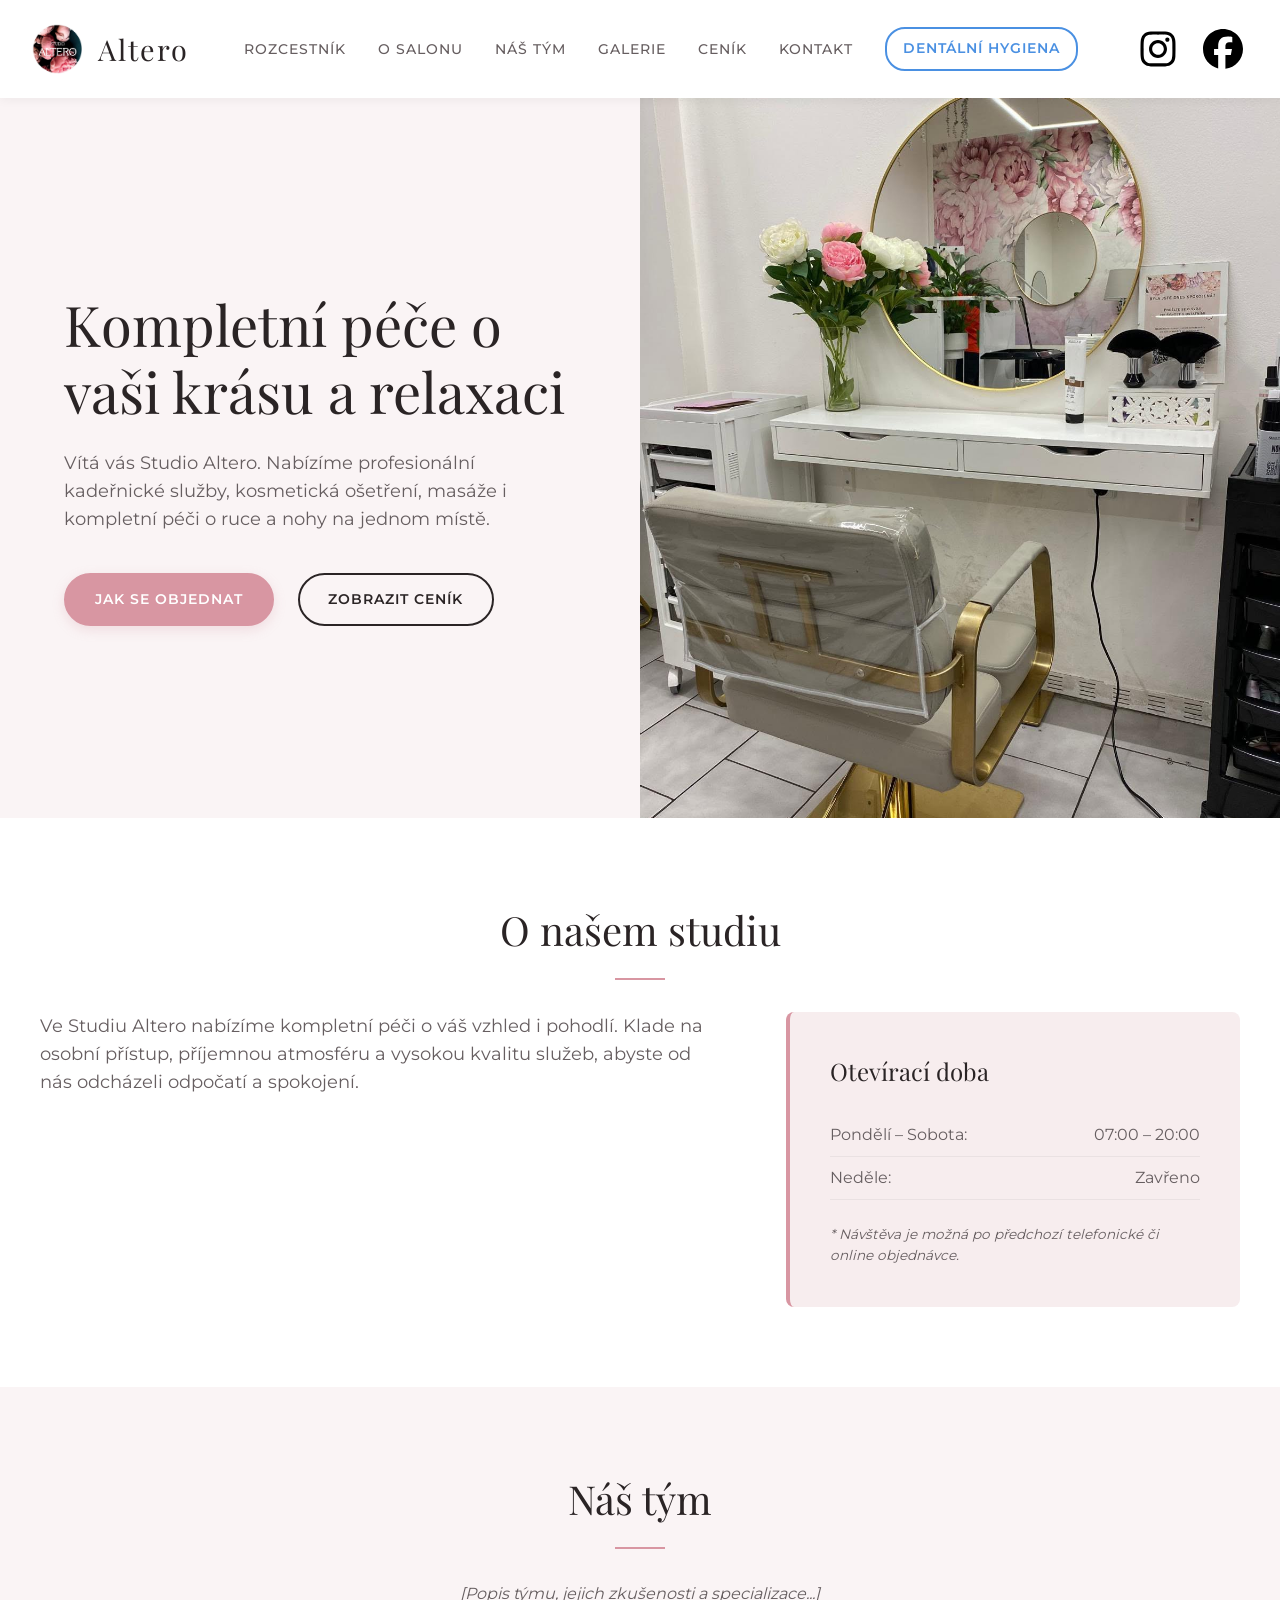
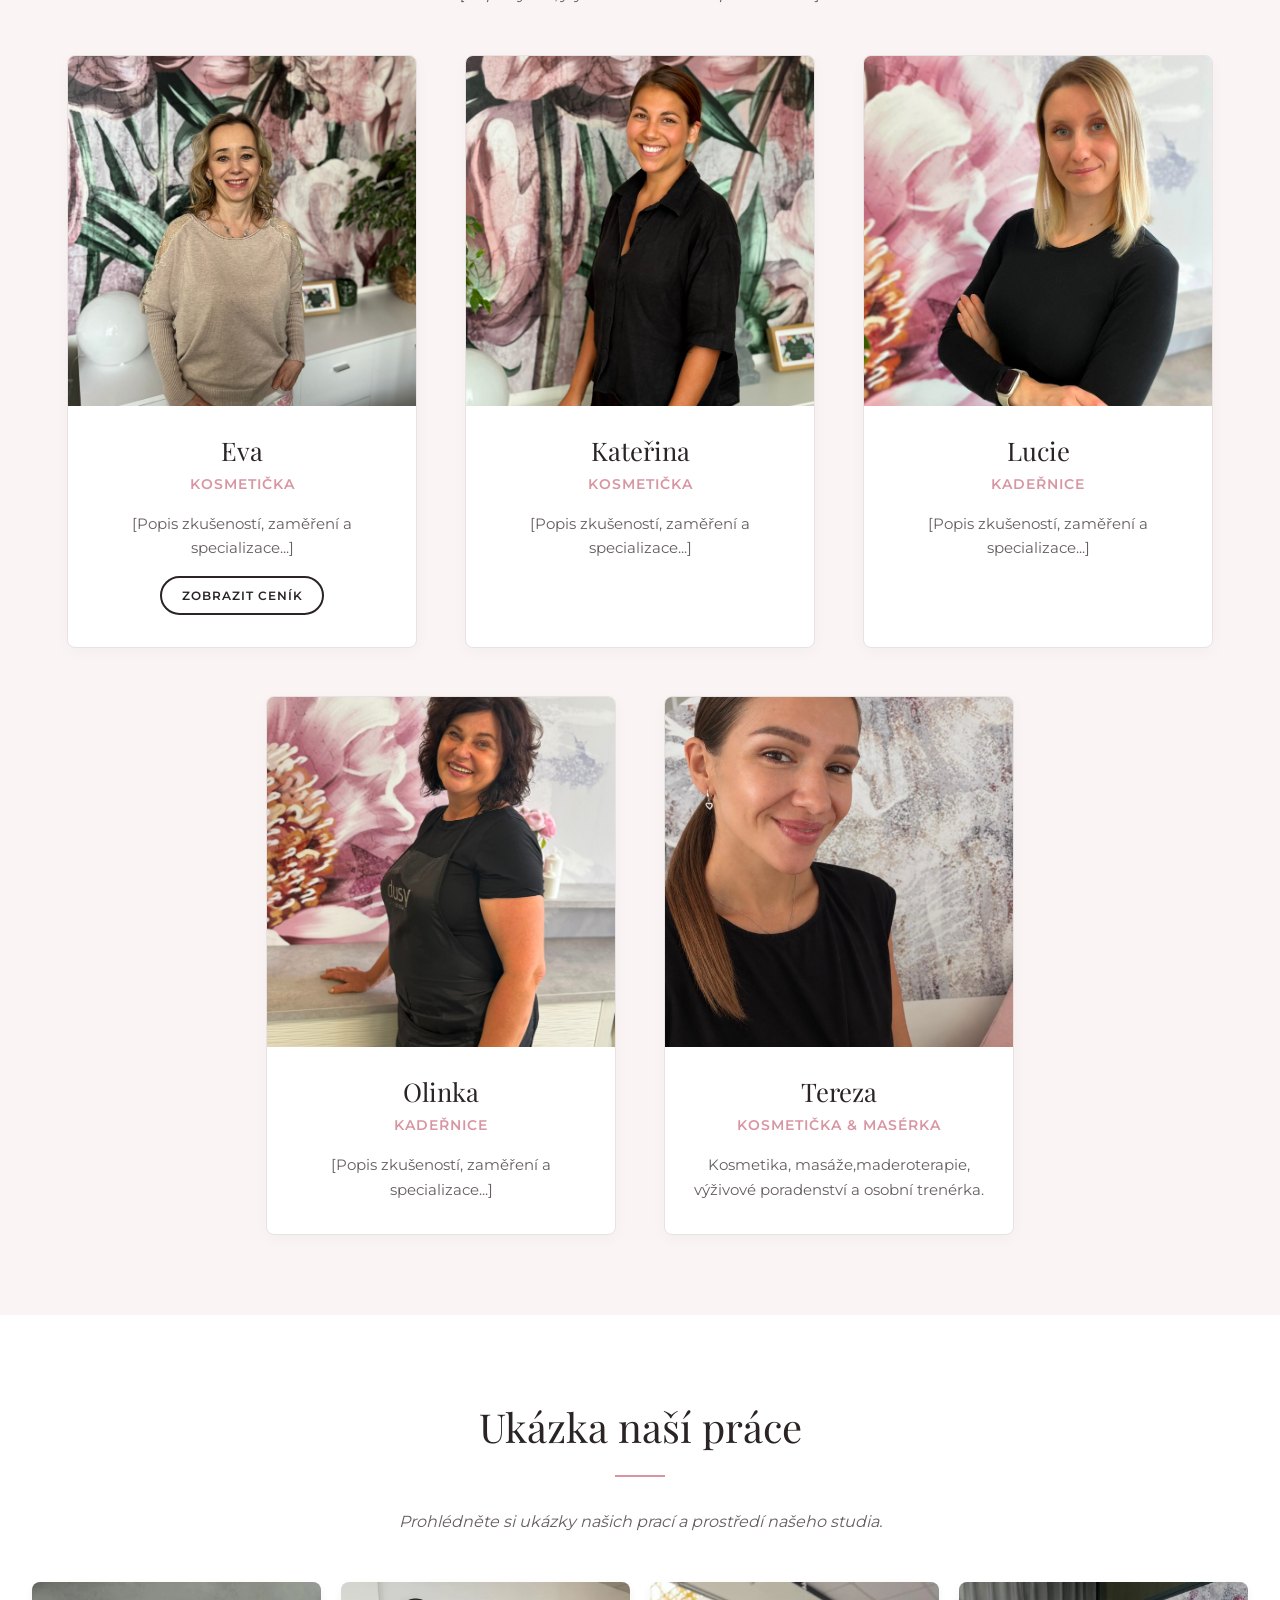
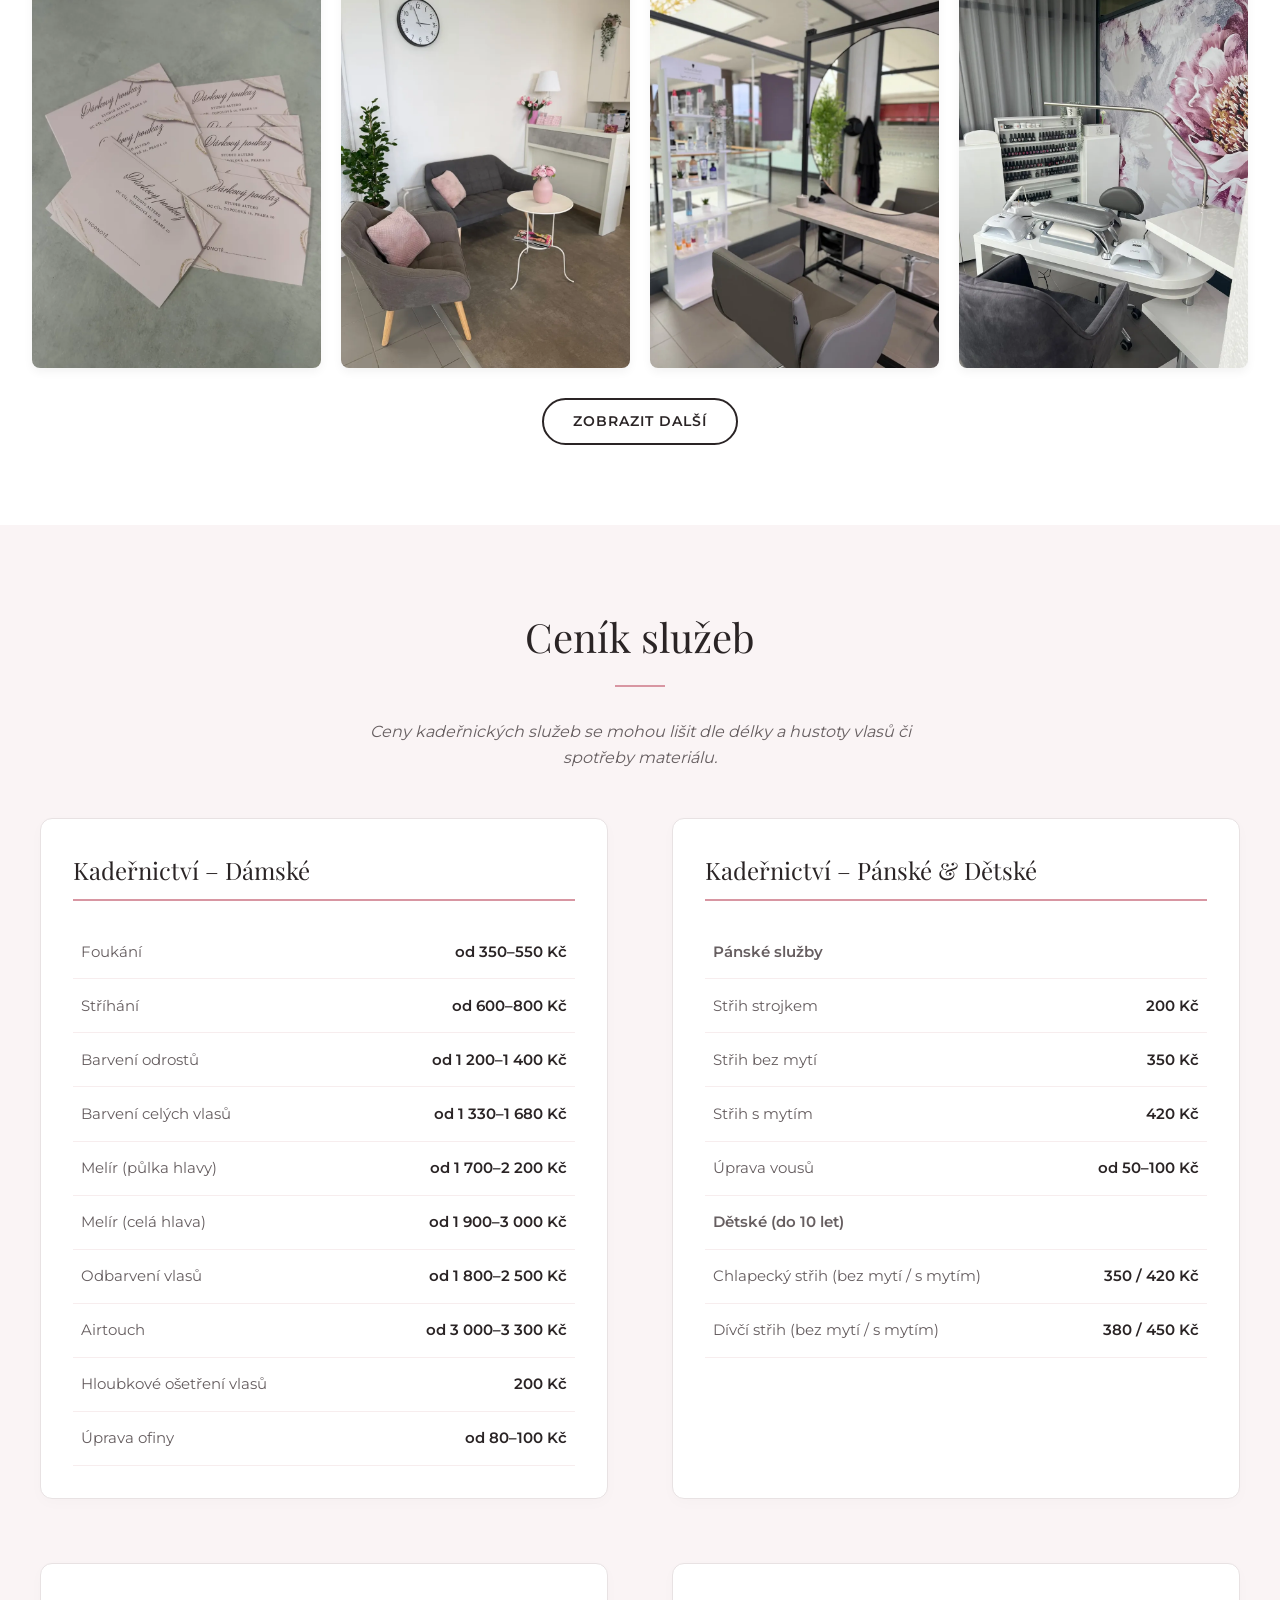
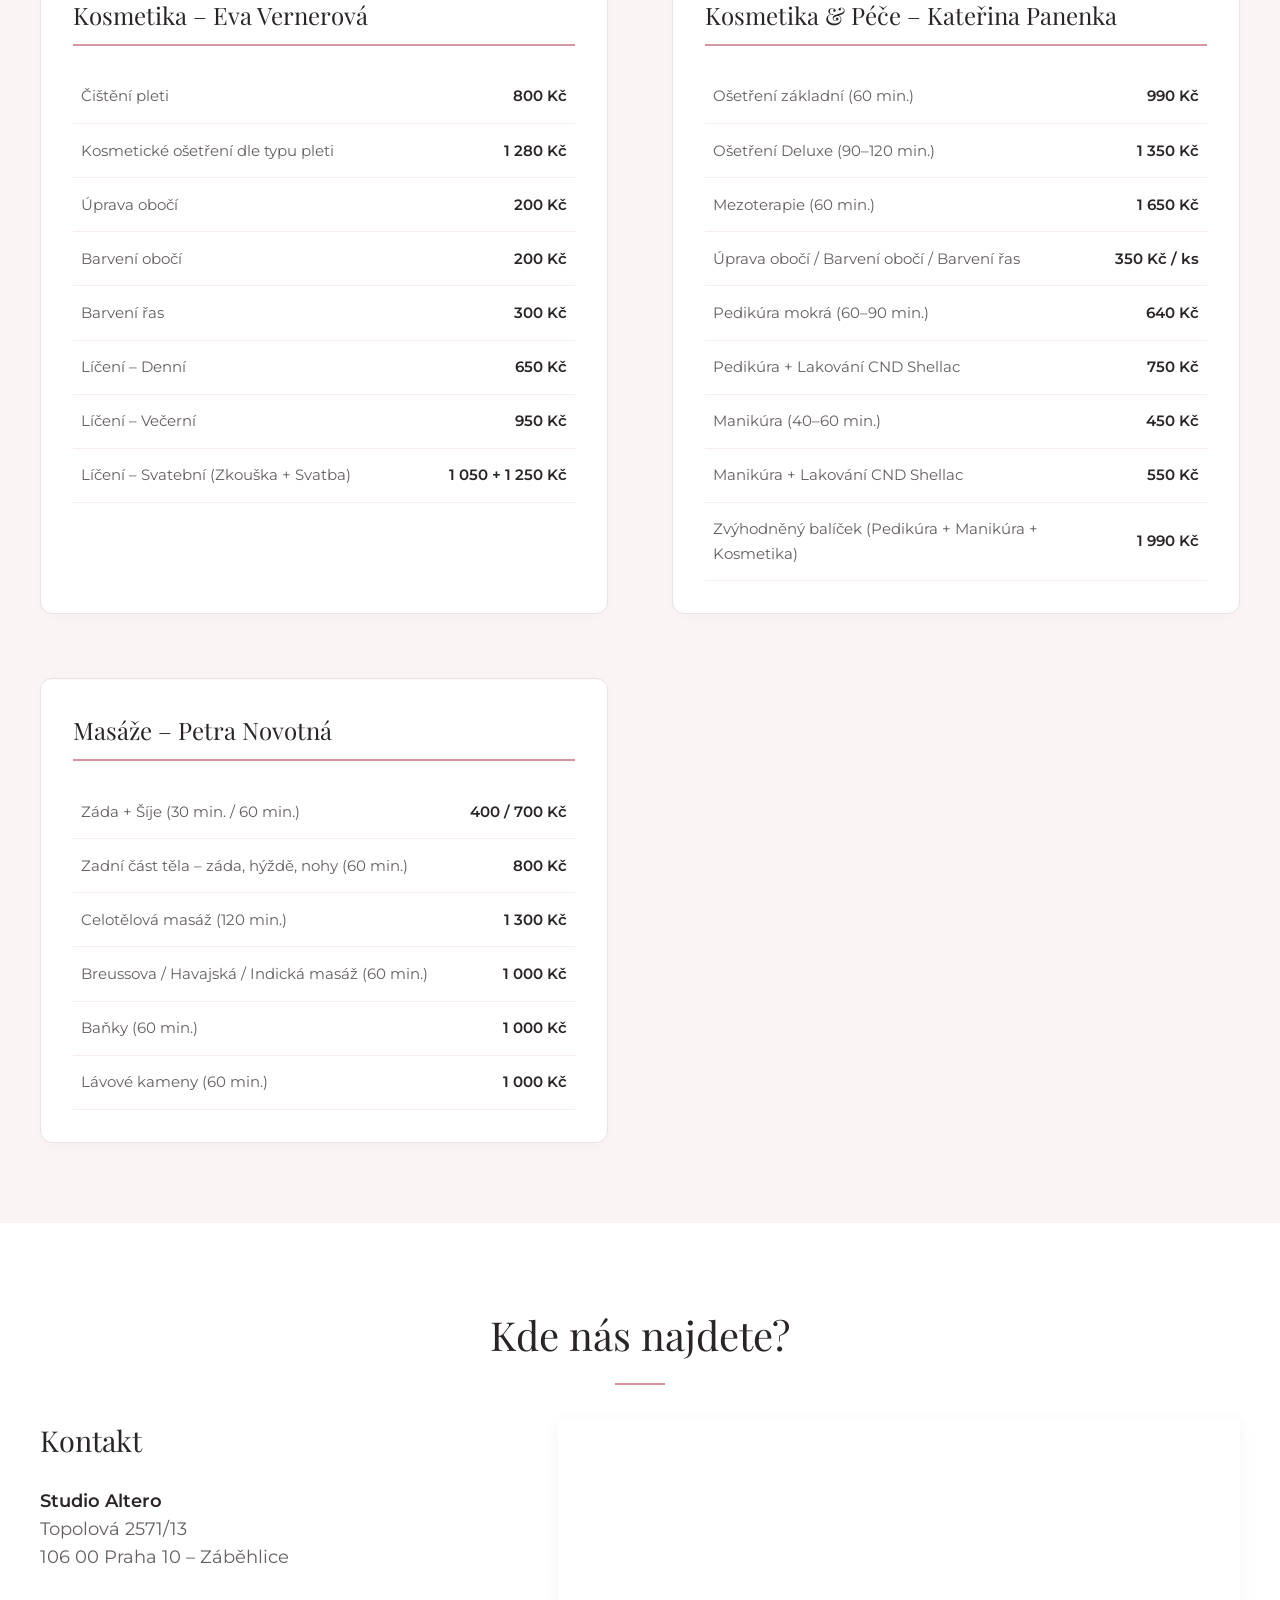
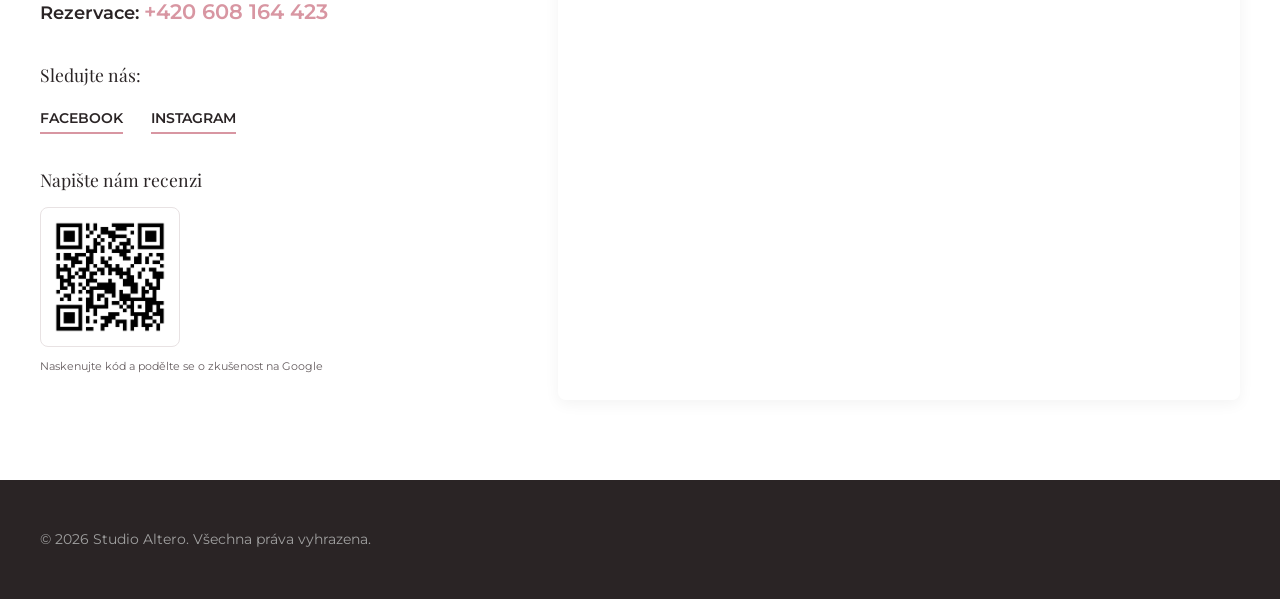
==== kadernictvi.html @ fa321d42 "Initial commit" ====
<!doctype html>
<html lang="cs">

<head>
  <meta charset="UTF-8" />
  <meta name="viewport" content="width=device-width, initial-scale=1.0" />

  <link rel="stylesheet" href="css/fonts.css" />
  <link rel="stylesheet" href="css/variables.css" />
  <link rel="stylesheet" href="css/layout.css" />
  <link rel="stylesheet" href="css/sections.css" />
  <link rel="stylesheet" href="css/responsive.css" />

  <link rel="icon" type="image/jpg" href="assets/images/logos/logo.jpg" />

  <title>Studio Altero | Salon krásy & Péče</title>
</head>

<body>
  <header>
    <div class="logo">
      <a href="#hero">
        <img src="assets/images/logos/logo.jpg" alt="Logo Studio Altero" class="logo-img" />
        <span>Altero</span>
      </a>
    </div>
    <nav>
      <ul>
        <li><a href="index.html">Rozcestník</a></li>
        <li><a href="#o-nas">O salonu</a></li>
        <li><a href="#tym">Náš tým</a></li>
        <li><a href="#galerie">Galerie</a></li>
        <li><a href="#cenik">Ceník</a></li>
        <li><a href="#kontakt">Kontakt</a></li>
        <li class="nav-dental">
          <a href="dentalni-hygiena.html">Dentální hygiena</a>
        </li>
      </ul>
    </nav>
    <div class="header-right">
      <div class="header-socials">
        <a href="https://www.instagram.com/studio_altero" target="_blank" rel="noopener" title="Instagram">
          <img src="assets/images/logos/instagram-logo.svg" alt="Instagram" class="social-icon" />
        </a>
        <a href="https://www.facebook.com/profile.php?id=100063807061157&locale=cs_CZ" target="_blank" rel="noopener"
          title="Facebook">
          <img src="assets/images/logos/facebook-logo.svg" alt="Facebook" class="social-icon" />
        </a>
      </div>
    </div>
  </header>

  <main>
    <section id="hero">
      <div class="hero-content">
        <h1>Kompletní péče o vaši krásu a relaxaci</h1>
        <p>
          Vítá vás Studio Altero. Nabízíme profesionální kadeřnické služby, kosmetická ošetření,
          masáže i kompletní péči o ruce a nohy na jednom místě.
        </p>
        <div class="hero-buttons">
          <a href="#kontakt" class="btn-primary">Jak se objednat</a>
          <a href="#cenik" class="btn-secondary">Zobrazit ceník</a>
        </div>
      </div>
      <div class="hero-image">
        <img src="assets/images/salon/placeholder.jpg" alt="Interiér Studia Altero" />
      </div>
    </section>

    <section id="o-nas">
      <h2>O našem studiu</h2>
      <div class="about-grid">
        <div class="about-text">
          <p>
            Ve Studiu Altero nabízíme kompletní péči o váš vzhled i pohodlí. Klade na osobní přístup, příjemnou atmosféru a vysokou kvalitu služeb, abyste od nás odcházeli odpočatí a spokojení.
          </p>
        </div>

        <div class="opening-hours">
          <h3>Otevírací doba</h3>
          <ul>
            <li><span>Pondělí – Sobota:</span> <span>07:00 – 20:00</span></li>
            <li><span>Neděle:</span> <span>Zavřeno</span></li>
          </ul>
          <p class="note">* Návštěva je možná po předchozí telefonické či online objednávce.</p>
        </div>
      </div>
    </section>

    <section id="tym">
      <h2>Náš tým</h2>
      <p class="section-subtitle">
        [Popis týmu, jejich zkušenosti a specializace...]
      </p>

      <div class="team-container">
        <div class="team-card">
          <img src="assets/images/tym/Eva.jpeg" alt="Eva Vernerová - kosmetička" />
          <h3>Eva</h3>
          <span class="role">Kosmetička</span>
          <p>
            [Popis zkušeností, zaměření a specializace...]
          </p>

          <a href="#cenik-eva" class="btn-secondary btn-small">Zobrazit ceník</a>
        </div>

        <div class="team-card">
          <img src="assets/images/tym/Kateřina.jpeg" alt="Kateřina - kosmetička, péče o tělo" />
          <h3>Kateřina</h3>
          <span class="role">Kosmetička</span>
          <p>
            [Popis zkušeností, zaměření a specializace...]
          </p>
          
        </div>

        <div class="team-card">
          <img src="assets/images/tym/Lucie.jpeg" alt="Lucie - kadeřnice" />
          <h3>Lucie</h3>
          <span class="role">Kadeřnice</span>
          <p>
            [Popis zkušeností, zaměření a specializace...]
          </p>
        </div>

        <div class="team-card">
          <img src="assets/images/tym/Olinka.jpeg" alt="Olinka - kadeřnice" />
          <h3>Olinka</h3>
          <span class="role">Kadeřnice</span>
          <p>
            [Popis zkušeností, zaměření a specializace...]
          </p>
        </div>

        <div class="team-card">
          <img src="assets/images/tym/Tereza.jpeg" alt="Tereza - kosmetička a masérka" />
          <h3>Tereza</h3>
          <span class="role">Kosmetička & Masérka</span>
          <p>
            Kosmetika, masáže,maderoterapie, výživové poradenství a osobní trenérka.
          </p>
        </div>
      </div>
    </section>

    <section id="galerie">
      <h2>Ukázka naší práce</h2>
      <p class="section-subtitle">
        Prohlédněte si ukázky našich prací a prostředí našeho studia.
      </p>

      <div class="gallery-grid" id="galleryContainer"></div>

      <div class="gallery-actions">
        <button id="loadMoreBtn" class="btn-secondary">Zobrazit další</button>
      </div>
    </section>

    <section id="cenik">
      <h2>Ceník služeb</h2>
      <p class="section-subtitle">
        Ceny kadeřnických služeb se mohou lišit dle délky a hustoty vlasů či spotřeby materiálu.
      </p>

      <div class="pricelist-tables">

        <!-- KADEŘNICTVÍ – DÁMSKÉ -->
        <div class="price-category">
          <h3>Kadeřnictví – Dámské</h3>
          <table>
            <tr>
              <td>Foukání</td>
              <td class="price">od 350–550 Kč</td>
            </tr>
            <tr>
              <td>Stříhání</td>
              <td class="price">od 600–800 Kč</td>
            </tr>
            <tr>
              <td>Barvení odrostů</td>
              <td class="price">od 1 200–1 400 Kč</td>
            </tr>
            <tr>
              <td>Barvení celých vlasů</td>
              <td class="price">od 1 330–1 680 Kč</td>
            </tr>
            <tr>
              <td>Melír (půlka hlavy)</td>
              <td class="price">od 1 700–2 200 Kč</td>
            </tr>
            <tr>
              <td>Melír (celá hlava)</td>
              <td class="price">od 1 900–3 000 Kč</td>
            </tr>
            <tr>
              <td>Odbarvení vlasů</td>
              <td class="price">od 1 800–2 500 Kč</td>
            </tr>
            <tr>
              <td>Airtouch</td>
              <td class="price">od 3 000–3 300 Kč</td>
            </tr>
            <tr>
              <td>Hloubkové ošetření vlasů</td>
              <td class="price">200 Kč</td>
            </tr>
            <tr>
              <td>Úprava ofiny</td>
              <td class="price">od 80–100 Kč</td>
            </tr>
          </table>
        </div>

        <!-- KADEŘNICTVÍ – PÁNSKÉ A DĚTSKÉ -->
        <div class="price-category">
          <h3>Kadeřnictví – Pánské & Dětské</h3>
          <table>
            <tr>
              <td><strong>Pánské služby</strong></td>
              <td></td>
            </tr>
            <tr>
              <td>Střih strojkem</td>
              <td class="price">200 Kč</td>
            </tr>
            <tr>
              <td>Střih bez mytí</td>
              <td class="price">350 Kč</td>
            </tr>
            <tr>
              <td>Střih s mytím</td>
              <td class="price">420 Kč</td>
            </tr>
            <tr>
              <td>Úprava vousů</td>
              <td class="price">od 50–100 Kč</td>
            </tr>
            <tr>
              <td><strong>Dětské (do 10 let)</strong></td>
              <td></td>
            </tr>
            <tr>
              <td>Chlapecký střih (bez mytí / s mytím)</td>
              <td class="price">350 / 420 Kč</td>
            </tr>
            <tr>
              <td>Dívčí střih (bez mytí / s mytím)</td>
              <td class="price">380 / 450 Kč</td>
            </tr>
          </table>
        </div>

        <!-- KOSMETIKA – EVA -->
        <div class="price-category" id="cenik-eva">
          <h3>Kosmetika – Eva Vernerová</h3>
          <table>
            <tr>
              <td>Čištění pleti</td>
              <td class="price">800 Kč</td>
            </tr>
            <tr>
              <td>Kosmetické ošetření dle typu pleti</td>
              <td class="price">1 280 Kč</td>
            </tr>
            <tr>
              <td>Úprava obočí</td>
              <td class="price">200 Kč</td>
            </tr>
            <tr>
              <td>Barvení obočí</td>
              <td class="price">200 Kč</td>
            </tr>
            <tr>
              <td>Barvení řas</td>
              <td class="price">300 Kč</td>
            </tr>
            <tr>
              <td>Líčení – Denní</td>
              <td class="price">650 Kč</td>
            </tr>
            <tr>
              <td>Líčení – Večerní</td>
              <td class="price">950 Kč</td>
            </tr>
            <tr>
              <td>Líčení – Svatební (Zkouška + Svatba)</td>
              <td class="price">1 050 + 1 250 Kč</td>
            </tr>
          </table>
        </div>

        <!-- KOSMETIKA, MANIKÚRA A PEDIKÚRA – KATEŘINA -->
        <div class="price-category">
          <h3>Kosmetika & Péče – Kateřina Panenka</h3>
          <table>
            <tr>
              <td>Ošetření základní (60 min.)</td>
              <td class="price">990 Kč</td>
            </tr>
            <tr>
              <td>Ošetření Deluxe (90–120 min.)</td>
              <td class="price">1 350 Kč</td>
            </tr>
            <tr>
              <td>Mezoterapie (60 min.)</td>
              <td class="price">1 650 Kč</td>
            </tr>
            <tr>
              <td>Úprava obočí / Barvení obočí / Barvení řas</td>
              <td class="price">350 Kč / ks</td>
            </tr>
            <tr>
              <td>Pedikúra mokrá (60–90 min.)</td>
              <td class="price">640 Kč</td>
            </tr>
            <tr>
              <td>Pedikúra + Lakování CND Shellac</td>
              <td class="price">750 Kč</td>
            </tr>
            <tr>
              <td>Manikúra (40–60 min.)</td>
              <td class="price">450 Kč</td>
            </tr>
            <tr>
              <td>Manikúra + Lakování CND Shellac</td>
              <td class="price">550 Kč</td>
            </tr>
            <tr>
              <td>Zvýhodněný balíček (Pedikúra + Manikúra + Kosmetika)</td>
              <td class="price">1 990 Kč</td>
            </tr>
          </table>
        </div>

        <!-- MASÁŽE – PETRA -->
        <div class="price-category">
          <h3>Masáže – Petra Novotná</h3>
          <table>
            <tr>
              <td>Záda + Šíje (30 min. / 60 min.)</td>
              <td class="price">400 / 700 Kč</td>
            </tr>
            <tr>
              <td>Zadní část těla – záda, hýždě, nohy (60 min.)</td>
              <td class="price">800 Kč</td>
            </tr>
            <tr>
              <td>Celotělová masáž (120 min.)</td>
              <td class="price">1 300 Kč</td>
            </tr>
            <tr>
              <td>Breussova / Havajská / Indická masáž (60 min.)</td>
              <td class="price">1 000 Kč</td>
            </tr>
            <tr>
              <td>Baňky (60 min.)</td>
              <td class="price">1 000 Kč</td>
            </tr>
            <tr>
              <td>Lávové kameny (60 min.)</td>
              <td class="price">1 000 Kč</td>
            </tr>
          </table>
        </div>

      </div>
    </section>

    <section id="kontakt">
      <h2>Kde nás najdete?</h2>

      <div class="contact-grid">
        <div class="contact-info">
          <h3>Kontakt</h3>
          <p class="address">
            <strong>Studio Altero</strong><br />
            Topolová 2571/13<br />
            106 00 Praha 10 – Záběhlice
          </p>

          <p class="phone">
            <strong>Rezervace:</strong>
            <a href="tel:+420608164423">+420 608 164 423</a>
          </p>

          <div class="social-links">
            <h4>Sledujte nás:</h4>
            <a href="https://www.facebook.com/profile.php?id=100063807061157&locale=cs_CZ" target="_blank"
              rel="noopener">Facebook</a>
            <a href="https://www.instagram.com/studio_altero" target="_blank" rel="noopener">Instagram</a>
          </div>

          <div class="review-qr">
            <h4>Napište nám recenzi</h4>
            <img src="assets/images/qr-code.png" alt="QR kód pro Google recenze" class="qr-code-img" />
            <p>
              <small>Naskenujte kód a podělte se o zkušenost na Google</small>
            </p>
          </div>
        </div>
        <div class="contact-map">
          <iframe
            src="https://www.google.com/maps/embed?pb=!1m18!1m12!1m3!1d2561.562696760946!2d14.505213713108414!3d50.057022771400966!2m3!1f0!2f0!3f0!3m2!1i1024!2i768!4f13.1!3m3!1m2!1s0x470b9255b19de1b1%3A0x800b5afb4dc387a3!2zQ8OtbCAtIE7DoWt1cG7DrSBTdMWZZWRpc2tvIFphaHJhZG7DrSBNxJtzdG8!5e0!3m2!1scs!2scz!4v1785939487492!5m2!1scs!2scz"
            width="600" height="450" style="border: 0" allowfullscreen="" loading="lazy"
            referrerpolicy="strict-origin-when-cross-origin"></iframe>
        </div>
      </div>
    </section>
  </main>

  <footer>
    <div class="footer-content">
      <p>&copy; 2026 Studio Altero. Všechna práva vyhrazena.</p>
    </div>
  </footer>
  <script src="js/gallery.js"></script>
</body>

</html>
---- css/fonts.css ----
@font-face {
    font-family: 'Montserrat';
    font-style: normal;
    font-weight: 400;
    font-display: swap;
    src: url('../assets/fonts/montserrat-400-ext.woff2') format('woff2');
    unicode-range: U+0100-02BA, U+02BD-02C5, U+02C7-02CC, U+02CE-02D7, U+02DD-02FF, U+0304, U+0308, U+0329, U+1D00-1DBF, U+1E00-1E9F, U+1EF2-1EFF, U+2020, U+20A0-20AB, U+20AD-20C0, U+2113, U+2C60-2C7F, U+A720-A7FF;
}

@font-face {
    font-family: 'Montserrat';
    font-style: normal;
    font-weight: 400;
    font-display: swap;
    src: url('../assets/fonts/montserrat-400.woff2') format('woff2');
    unicode-range: U+0000-00FF, U+0131, U+0152-0153, U+02BB-02BC, U+02C6, U+02DA, U+02DC, U+0304, U+0308, U+0329, U+2000-206F, U+20AC, U+2122, U+2191, U+2193, U+2212, U+2215, U+FEFF, U+FFFD;
}

@font-face {
    font-family: 'Montserrat';
    font-style: normal;
    font-weight: 500;
    font-display: swap;
    src: url('../assets/fonts/montserrat-400-ext.woff2') format('woff2');
    unicode-range: U+0100-02BA, U+02BD-02C5, U+02C7-02CC, U+02CE-02D7, U+02DD-02FF, U+0304, U+0308, U+0329, U+1D00-1DBF, U+1E00-1E9F, U+1EF2-1EFF, U+2020, U+20A0-20AB, U+20AD-20C0, U+2113, U+2C60-2C7F, U+A720-A7FF;
}

@font-face {
    font-family: 'Montserrat';
    font-style: normal;
    font-weight: 500;
    font-display: swap;
    src: url('../assets/fonts/montserrat-400.woff2') format('woff2');
    unicode-range: U+0000-00FF, U+0131, U+0152-0153, U+02BB-02BC, U+02C6, U+02DA, U+02DC, U+0304, U+0308, U+0329, U+2000-206F, U+20AC, U+2122, U+2191, U+2193, U+2212, U+2215, U+FEFF, U+FFFD;
}

@font-face {
    font-family: 'Montserrat';
    font-style: normal;
    font-weight: 600;
    font-display: swap;
    src: url('../assets/fonts/montserrat-400-ext.woff2') format('woff2');
    unicode-range: U+0100-02BA, U+02BD-02C5, U+02C7-02CC, U+02CE-02D7, U+02DD-02FF, U+0304, U+0308, U+0329, U+1D00-1DBF, U+1E00-1E9F, U+1EF2-1EFF, U+2020, U+20A0-20AB, U+20AD-20C0, U+2113, U+2C60-2C7F, U+A720-A7FF;
}

@font-face {
    font-family: 'Montserrat';
    font-style: normal;
    font-weight: 600;
    font-display: swap;
    src: url('../assets/fonts/montserrat-400.woff2') format('woff2');
    unicode-range: U+0000-00FF, U+0131, U+0152-0153, U+02BB-02BC, U+02C6, U+02DA, U+02DC, U+0304, U+0308, U+0329, U+2000-206F, U+20AC, U+2122, U+2191, U+2193, U+2212, U+2215, U+FEFF, U+FFFD;
}

@font-face {
    font-family: 'Playfair Display';
    font-style: italic;
    font-weight: 400;
    font-display: swap;
    src: url('../assets/fonts/playfair-400-italic-ext.woff2') format('woff2');
    unicode-range: U+0100-02BA, U+02BD-02C5, U+02C7-02CC, U+02CE-02D7, U+02DD-02FF, U+0304, U+0308, U+0329, U+1D00-1DBF, U+1E00-1E9F, U+1EF2-1EFF, U+2020, U+20A0-20AB, U+20AD-20C0, U+2113, U+2C60-2C7F, U+A720-A7FF;
}

@font-face {
    font-family: 'Playfair Display';
    font-style: italic;
    font-weight: 400;
    font-display: swap;
    src: url('../assets/fonts/playfair-400-italic.woff2') format('woff2');
    unicode-range: U+0000-00FF, U+0131, U+0152-0153, U+02BB-02BC, U+02C6, U+02DA, U+02DC, U+0304, U+0308, U+0329, U+2000-206F, U+20AC, U+2122, U+2191, U+2193, U+2212, U+2215, U+FEFF, U+FFFD;
}

@font-face {
    font-family: 'Playfair Display';
    font-style: normal;
    font-weight: 400;
    font-display: swap;
    src: url('../assets/fonts/playfair-400-ext.woff2') format('woff2');
    unicode-range: U+0100-02BA, U+02BD-02C5, U+02C7-02CC, U+02CE-02D7, U+02DD-02FF, U+0304, U+0308, U+0329, U+1D00-1DBF, U+1E00-1E9F, U+1EF2-1EFF, U+2020, U+20A0-20AB, U+20AD-20C0, U+2113, U+2C60-2C7F, U+A720-A7FF;
}

@font-face {
    font-family: 'Playfair Display';
    font-style: normal;
    font-weight: 400;
    font-display: swap;
    src: url('../assets/fonts/playfair-400.woff2') format('woff2');
    unicode-range: U+0000-00FF, U+0131, U+0152-0153, U+02BB-02BC, U+02C6, U+02DA, U+02DC, U+0304, U+0308, U+0329, U+2000-206F, U+20AC, U+2122, U+2191, U+2193, U+2212, U+2215, U+FEFF, U+FFFD;
}

@font-face {
    font-family: 'Playfair Display';
    font-style: normal;
    font-weight: 600;
    font-display: swap;
    src: url('../assets/fonts/playfair-400-ext.woff2') format('woff2');
    unicode-range: U+0100-02BA, U+02BD-02C5, U+02C7-02CC, U+02CE-02D7, U+02DD-02FF, U+0304, U+0308, U+0329, U+1D00-1DBF, U+1E00-1E9F, U+1EF2-1EFF, U+2020, U+20A0-20AB, U+20AD-20C0, U+2113, U+2C60-2C7F, U+A720-A7FF;
}

@font-face {
    font-family: 'Playfair Display';
    font-style: normal;
    font-weight: 600;
    font-display: swap;
    src: url('../assets/fonts/playfair-400.woff2') format('woff2');
    unicode-range: U+0000-00FF, U+0131, U+0152-0153, U+02BB-02BC, U+02C6, U+02DA, U+02DC, U+0304, U+0308, U+0329, U+2000-206F, U+20AC, U+2122, U+2191, U+2193, U+2212, U+2215, U+FEFF, U+FFFD;
}
---- css/variables.css ----
:root {
    --color-white: #ffffff;
    
    --color-bg-light: #faf4f5;      
    --color-bg-subtle: #f7edee;    
    --color-pink-light: #f5eaec;

    --color-gray-light: #e8e2e3;    
    --color-gray-medium: #665e60;   
    --color-gray-dark: #2a2425;     

    --color-pink-primary: #d896a2;  
    --color-pink-hover: #c4808c;

    --font-primary: 'Playfair Display', 'Georgia', serif; 
    --font-secondary: 'Montserrat', 'Arial', sans-serif;
    --transition-fast: all 0.3s ease;
    --max-width: 1200px;
}

/* Nastavení celkového pozadí stránky */
body {
    font-family: var(--font-secondary);
    font-size: 16px;
    line-height: 1.6;
    color: var(--color-gray-medium);
    background-color: var(--color-bg-light); /* Celé pozadí webu dostane růžový nádech */
}

* {
    margin: 0;
    padding: 0;
    box-sizing: border-box;
}

html {
    scroll-behavior: smooth;
    scroll-padding-top: 80px;
}


img {
    max-width: 100%;
    height: auto;
    display: block;
}

a {
    text-decoration: none;
    color: inherit;
    transition: var(--transition-fast);
}

h1, h2, h3, h4 {
    font-family: var(--font-primary);
    color: var(--color-gray-dark);
    font-weight: 400;
    margin-bottom: 1rem;
}

section {
    padding: 5rem 2rem;
}

section h2 {
    font-size: 2.5rem;
    text-align: center;
    margin-bottom: 0.5rem;
    position: relative;
}

section h2::after {
    content: '';
    display: block;
    width: 50px;
    height: 2px;
    background-color: var(--color-pink-primary);
    margin: 1rem auto 2rem auto;
}

.section-subtitle {
    text-align: center;
    max-width: 600px;
    margin: 0 auto 3rem auto;
    font-style: italic;
}

.container {
    max-width: var(--max-width);
    margin: 0 auto;
}

/* Tlačítka - Základní / Společný styl */
.btn-primary, 
.btn-secondary {
    display: inline-block;
    padding: 0.85rem 1.8rem;
    font-family: var(--font-secondary);
    font-size: 0.85rem;
    font-weight: 600;
    text-transform: uppercase;
    letter-spacing: 1px;
    border-radius: 30px; /* Modernější pilulkový/zaoblený tvar */
    cursor: pointer;
    transition: all 0.3s cubic-bezier(0.25, 0.8, 0.25, 1);
    text-align: center;
}

/* Primární tlačítko */
.btn-primary {
    background-color: var(--color-pink-primary);
    border: 2px solid var(--color-pink-primary);
    color: var(--color-white);
    box-shadow: 0 4px 12px rgba(216, 150, 162, 0.25);
}

.btn-primary:hover {
    background-color: var(--color-pink-hover);
    border-color: var(--color-pink-hover);
    transform: translateY(-2px);
    box-shadow: 0 6px 16px rgba(216, 150, 162, 0.35);
}

/* Sekundární tlačítko */
.btn-secondary {
    background-color: transparent;
    color: var(--color-gray-dark);
    border: 2px solid var(--color-gray-dark);
}

.btn-secondary:hover {
    background-color: var(--color-gray-dark);
    color: var(--color-white);
    transform: translateY(-2px);
    box-shadow: 0 4px 12px rgba(42, 36, 37, 0.15);
}

/* Malé tlačítko na kartě týmu */
.btn-small {
    padding: 0.5rem 1.2rem;
    font-size: 0.75rem;
    margin-top: 1rem;
}
---- css/layout.css ----
header {
	display: flex;
	justify-content: space-between;
	align-items: center;
	padding: 1.5rem 2rem;
	background-color: var(--color-white);
	position: sticky;
	top: 0;
	z-index: 1000;
	box-shadow: 0 2px 10px rgba(0, 0, 0, 0.05);
}

header .logo a {
	display: flex;
	align-items: center;
	gap: 1rem;
	font-family: var(--font-primary);
	font-size: 1.8rem;
	letter-spacing: 2px;
	color: var(--color-gray-dark);
}

header .logo .logo-img {
	height: 50px;
	width: auto;
	max-width: none;
	object-fit: contain;
}

header nav ul {
	display: flex;
	list-style: none;
	gap: 2rem;
	align-items: center;
}

header nav ul li a {
	font-size: 0.9rem;
	font-weight: 500;
	text-transform: uppercase;
	letter-spacing: 1px;
}

header nav ul li a:hover {
	color: var(--color-pink-primary);
}

header nav ul li.nav-dental a {
	color: #4a90e2;
	border: 1px solid #4a90e2;
	padding: 0.4rem 0.8rem;
	border-radius: 20px;
}

header nav ul li.nav-dental a:hover {
	background-color: #4a90e2;
	color: var(--color-white);
}
header nav ul li.nav-dental a {
	color: #4a90e2;
	border: 2px solid #4a90e2;
	padding: 0.5rem 1rem;
	border-radius: 20px;
	display: inline-block;
	transition: all 0.3s ease;
	font-weight: 600;
}

header nav ul li.nav-dental a:hover {
	background-color: #4a90e2;
	color: var(--color-white);
}

.btn-call {
	background-color: var(--color-gray-dark);
	color: var(--color-white);
	padding: 0.6rem 1.2rem;
	font-size: 0.85rem;
	text-transform: uppercase;
	font-weight: 600;
	border-radius: 4px;
}

.btn-call:hover {
	background-color: var(--color-pink-primary);
}
.header-socials {
	display: flex;
	gap: 15px;
	align-items: center;
}

.header-socials a img {
	width: 50px;
	height: 50px;
	display: block;
	transition: var(--transition-fast);
}

.header-socials a:hover img {
	transform: scale(1.1);
}

.social-icon {
	width: 28px;
	height: 28px;
	display: block;
	transition: transform 0.2s ease;
}

.social-icon:hover {
	transform: scale(1.1);
}

footer {
	background-color: var(--color-gray-dark);
	color: #a0a0a0;
	padding: 3rem 2rem;
	font-size: 0.9rem;
}

.footer-content {
	display: flex;
	justify-content: space-between;
	align-items: center;
	max-width: var(--max-width);
	margin: 0 auto;
}

.footer-content .developer a {
	color: var(--color-white);
	border-bottom: 1px solid var(--color-pink-primary);
}

.footer-content .developer a:hover {
	color: var(--color-pink-primary);
}
---- css/sections.css ----
#hero {
    display: grid;
    grid-template-columns: 1fr 1fr;
    min-height: calc(80vh - 80px);
    align-items: center;
    padding: 0;
    background-color: var(--color-bg-light);
}

.hero-content {
    padding: 4rem;
}

.hero-content h1 {
    font-size: 3.5rem;
    line-height: 1.2;
    margin-bottom: 1.5rem;
}

.hero-content p {
    font-size: 1.1rem;
    margin-bottom: 2.5rem;
}

.hero-buttons {
    display: flex;
    gap: 1.5rem;
}

.hero-image img {
    width: 100%;
    height: 80vh;
    object-fit: cover;
}

#o-nas {
    background-color: var(--color-white);
}

.about-grid {
    display: grid;
    grid-template-columns: 1.2fr 0.8fr;
    gap: 4rem;
    max-width: var(--max-width);
    margin: 0 auto;
}

.about-text p {
    margin-bottom: 1.5rem;
    font-size: 1.1rem;
}

.opening-hours {
    background-color: var(--color-pink-light);
    padding: 2.5rem;
    border-radius: 8px;
    border-left: 4px solid var(--color-pink-primary);
}

.opening-hours h3 {
    font-size: 1.5rem;
    margin-bottom: 1.5rem;
}

.opening-hours ul {
    list-style: none;
}

.opening-hours ul li {
    display: flex;
    justify-content: space-between;
    padding: 0.5rem 0;
    border-bottom: 1px solid rgba(0, 0, 0, 0.05);
}

.opening-hours .note {
    margin-top: 1.5rem;
    font-size: 0.85rem;
    font-style: italic;
}

#tym {
    background-color: var(--color-bg-light);
}

.team-container {
    display: flex;
    justify-content: center;
    gap: 3rem;
    flex-wrap: wrap;
    max-width: var(--max-width);
    margin: 0 auto;
}

.team-card {
    background-color: var(--color-white);
    max-width: 350px;
    border-radius: 8px;
    overflow: hidden;
    box-shadow: 0 4px 15px rgba(0, 0, 0, 0.03);
    text-align: center;
    padding-bottom: 2rem;
    transition: var(--transition-fast);
}

.team-card:hover {
    transform: translateY(-5px);
    box-shadow: 0 10px 25px rgba(0, 0, 0, 0.08);
}

.team-card img {
    width: 100%;
    height: 350px;
    object-fit: cover;
    margin-bottom: 1.5rem;
}

.team-card h3 {
    font-size: 1.6rem;
    margin-bottom: 0.2rem;
}

.team-card .role {
    display: block;
    font-size: 0.85rem;
    text-transform: uppercase;
    color: var(--color-pink-primary);
    font-weight: 600;
    letter-spacing: 1px;
    margin-bottom: 1rem;
}

.team-card p {
    padding: 0 1.5rem;
    font-size: 0.95rem;
}

#cenik {
    background-color: var(--color-white);
}

.pricelist-tables {
    display: grid;
    grid-template-columns: 1fr 1fr;
    gap: 4rem;
    max-width: var(--max-width);
    margin: 0 auto;
}

.price-category h3 {
    font-size: 1.8rem;
    margin-bottom: 1.5rem;
    border-bottom: 2px solid var(--color-gray-light);
    padding-bottom: 0.5rem;
}

.price-category table {
    width: 100%;
    border-collapse: collapse;
}

.price-category table tr {
    border-bottom: 1px dashed var(--color-gray-light);
}

.price-category table td {
    padding: 1rem 0;
}

.price-category table td.price {
    text-align: right;
    font-weight: 600;
    color: var(--color-gray-dark);
    white-space: nowrap;
    padding-left: 1rem;
}

.price-category table tr:hover {
    background-color: var(--color-bg-light);
}

#kontakt {
    background-color: var(--color-bg-light);
}

.contact-grid {
    display: grid;
    grid-template-columns: 0.8fr 1.2fr;
    gap: 4rem;
    max-width: var(--max-width);
    margin: 0 auto;
}

.contact-info h3 {
    font-size: 1.8rem;
    margin-bottom: 1.5rem;
}

.contact-info p {
    margin-bottom: 1.5rem;
    font-size: 1.1rem;
}

.contact-info strong {
    color: var(--color-gray-dark);
}

.contact-info .phone a {
    color: var(--color-pink-primary);
    font-weight: 600;
    font-size: 1.3rem;
}

.contact-info .phone a:hover {
    color: var(--color-pink-hover);
}

.social-links h4 {
    font-size: 1.1rem;
    margin-top: 2rem;
    margin-bottom: 1rem;
}

.social-links a {
    display: inline-block;
    margin-right: 1.5rem;
    font-weight: 600;
    text-transform: uppercase;
    font-size: 0.9rem;
    color: var(--color-gray-dark);
    border-bottom: 2px solid var(--color-pink-primary);
    padding-bottom: 2px;
}

.social-links a:hover {
    color: var(--color-pink-primary);
    border-color: var(--color-gray-dark);
}

/* Container pro mapu - nastavit pružnost na výšku */
.contact-map {
    border-radius: 8px;
    overflow: hidden;
    box-shadow: 0 4px 15px rgba(0, 0, 0, 0.05);
    height: 100%;       /* Důležité: roztáhne container na celou výšku gridu */
    min-height: 350px;  /* Pojistka pro mobilní zařízení */
}

/* Samotný iframe uvnitř containeru */
.contact-map iframe {
    width: 100%;
    height: 100%;       /* Roztáhne iframe přesně podle containeru */
    min-height: 350px;
    border: 0;
    display: block;
}

.gallery-grid {
    display: flex;
    flex-wrap: wrap;
    justify-content: center;
    gap: 20px;
    margin-bottom: 30px;
}

.gallery-item {
    flex: 1 1 280px;
    max-width: 350px;
}

.gallery-item img {
    width: 100%;
    height: auto;
    display: block;
    border-radius: 8px;
    box-shadow: 0 4px 10px rgba(0, 0, 0, 0.05);
    transition: transform 0.3s ease, box-shadow 0.3s ease;
}

.gallery-item img:hover {
    transform: translateY(-5px);
    box-shadow: 0 8px 20px rgba(0, 0, 0, 0.12);
}

.gallery-actions {
    text-align: center;
}
.review-qr {
    margin-top: 2rem;
    text-align: left;
}

.review-qr h4 {
    font-size: 1.1rem;
    margin-bottom: 0.8rem;
}

.review-qr .qr-code-img {
    width: 140px;
    height: 140px;
    border: 1px solid var(--color-gray-light);
    border-radius: 8px;
    padding: 8px;
    background-color: var(--color-white);
}

.review-qr p {
    margin-top: 0.5rem;
    font-size: 0.85rem;
    color: var(--color-gray-medium);
}
/* Hero sekce – jemně růžové pozadí */
#hero {
    background-color: var(--color-bg-light);
}

/* O nás – čistě bílé pozadí pro kontrast */
#o-nas {
    background-color: var(--color-white);
}

/* Otevírací doba uvnitř O nás – výraznější pudrová karta */
.opening-hours {
    background-color: var(--color-bg-subtle);
    border-left: 4px solid var(--color-pink-primary);
}

/* Náš tým – pudrově růžové pozadí s bílými kartami karet */
#tym {
    background-color: var(--color-bg-light);
}

.team-card {
    background-color: var(--color-white);
    border: 1px solid var(--color-gray-light);
}

/* Galerie – bílé pozadí */
#galerie {
    background-color: var(--color-white);
}

/* Ceník – pudrově růžové pozadí */
#cenik {
    background-color: var(--color-bg-light);
}

/* Kontakt – bílé pozadí */
#kontakt {
    background-color: var(--color-white);
}
section, 
[id] {
    scroll-margin-top: 90px; 
}
/* Karta ceníku / Kategorií */
.price-category {
    background-color: var(--color-white);
    padding: 2rem;
    border-radius: 12px;
    border: 1px solid var(--color-gray-light);
    box-shadow: 0 4px 15px rgba(0, 0, 0, 0.02);
    transition: transform 0.3s ease, box-shadow 0.3s ease;
}

.price-category:hover {
    box-shadow: 0 8px 25px rgba(0, 0, 0, 0.06);
}

/* Nadpis kategorie ceníku */
.price-category h3 {
    font-size: 1.5rem;
    margin-bottom: 1.5rem;
    border-bottom: 2px solid var(--color-pink-primary);
    padding-bottom: 0.6rem;
    color: var(--color-gray-dark);
}

/* Úprava tabulky ceníku */
.price-category table {
    width: 100%;
    border-collapse: collapse;
}

.price-category table tr {
    border-bottom: 1px solid var(--color-bg-subtle);
    transition: background-color 0.2s ease;
}

.price-category table tr:hover {
    background-color: var(--color-bg-light);
}

.price-category table td {
    padding: 0.9rem 0.5rem;
    font-size: 0.95rem;
}

.price-category table td.price {
    text-align: right;
    font-weight: 600;
    color: var(--color-gray-dark);
    white-space: nowrap;
    padding-left: 1rem;
}

/* Efekt zvýraznění pro konkrétní ceník (např. #cenik-eva při prokliku) */
.price-category-special {
    border: 2px solid var(--color-pink-primary);
    position: relative;
}

.price-category-special::before {
    content: 'Doporučujeme / Specializace';
    position: absolute;
    top: -12px;
    right: 20px;
    background-color: var(--color-pink-primary);
    color: #fff;
    font-size: 0.7rem;
    font-weight: 600;
    text-transform: uppercase;
    padding: 2px 10px;
    border-radius: 10px;
    letter-spacing: 0.5px;
}
---- css/responsive.css ----
@media (max-width: 1024px) {
    #hero {
        grid-template-columns: 1fr;
        text-align: center;
    }
    .hero-content {
        padding: 4rem 2rem;
    }
    .hero-buttons {
        justify-content: center;
    }
    .hero-image img {
        height: 50vh;
    }
    .about-grid, .pricelist-tables, .contact-grid {
        grid-template-columns: 1fr;
        gap: 3rem;
    }
}

@media (max-width: 768px) {
    header {
        flex-direction: column;
        gap: 1rem;
        padding: 1rem;
        text-align: center;
    }
    header nav ul {
        flex-wrap: wrap;
        justify-content: center;
        gap: 1rem;
    }
    section h2 {
        font-size: 2rem;
    }
    .hero-content h1 {
        font-size: 2.3rem;
    }
    .hero-buttons {
        flex-direction: column;
        gap: 1rem;
    }
    .footer-content {
        flex-direction: column;
        gap: 1rem;
        text-align: center;
    }
    .header-socials {
        display: none;
    }
}
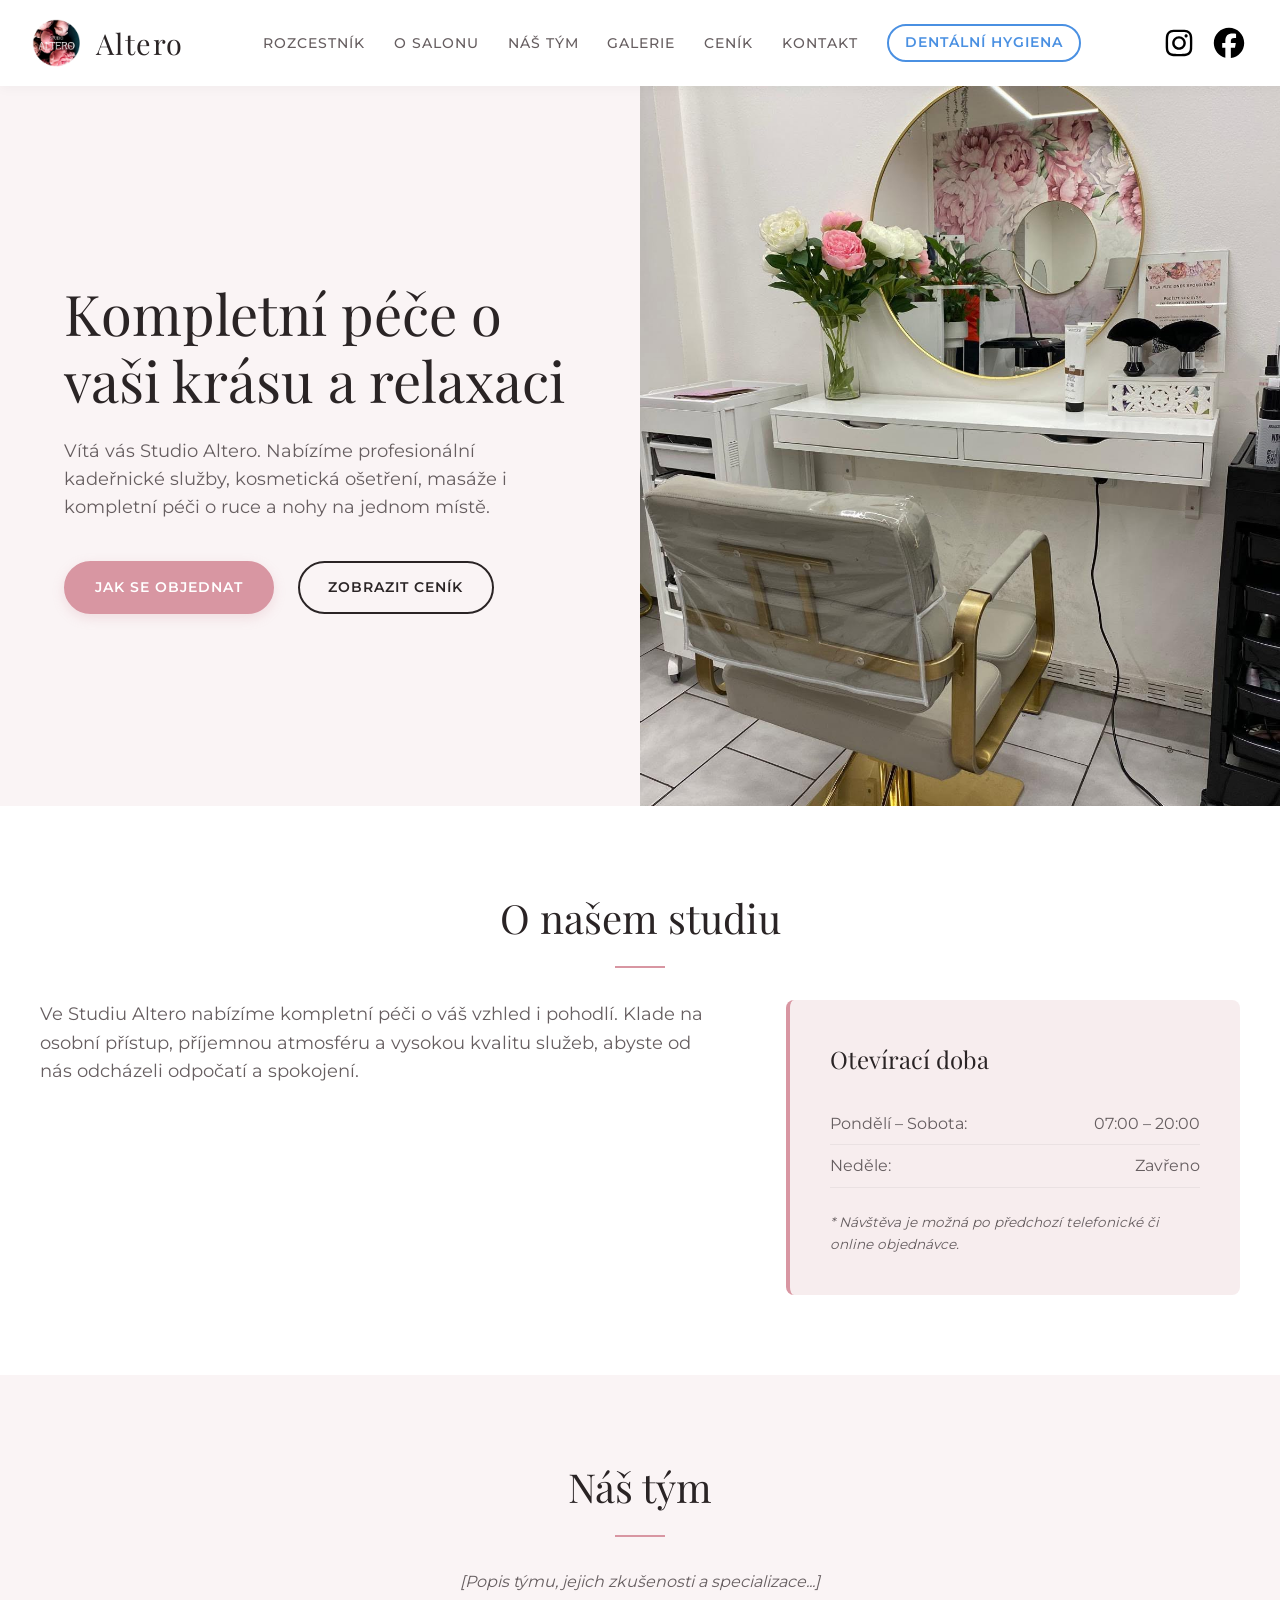
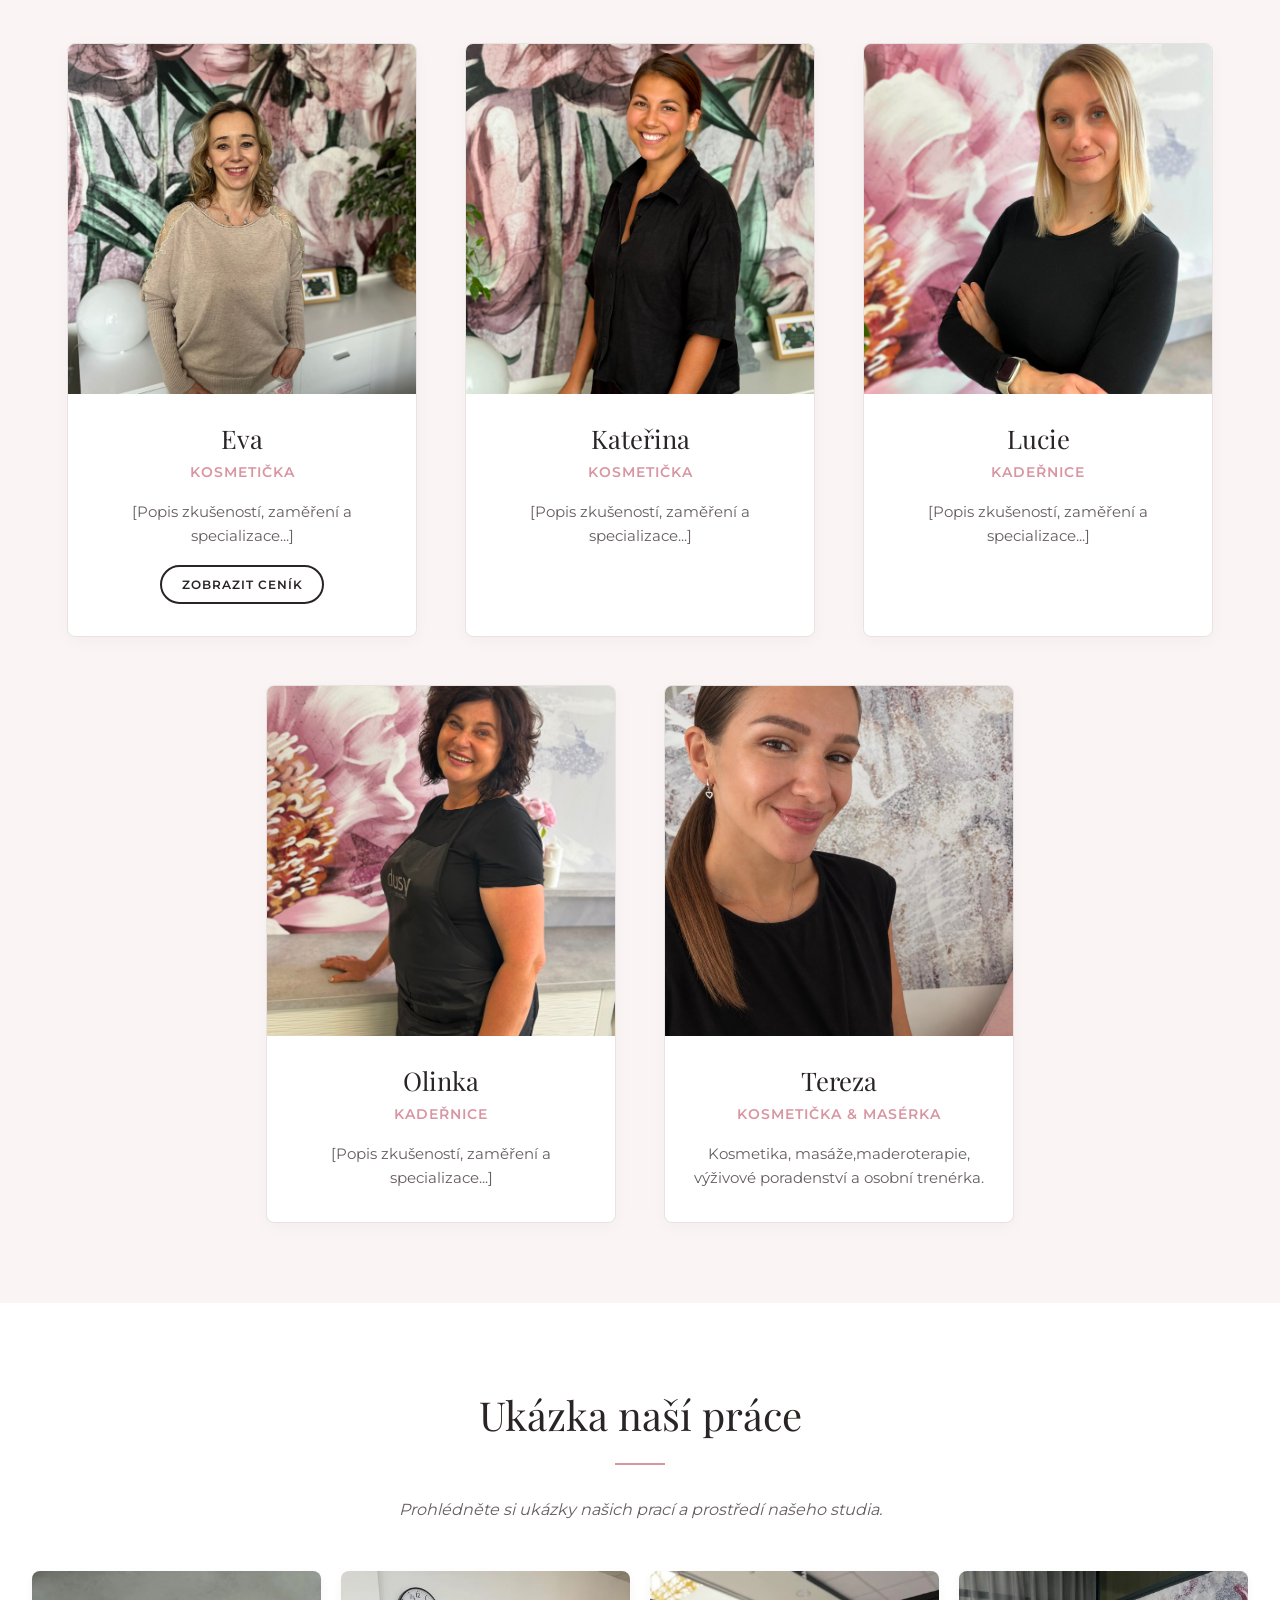
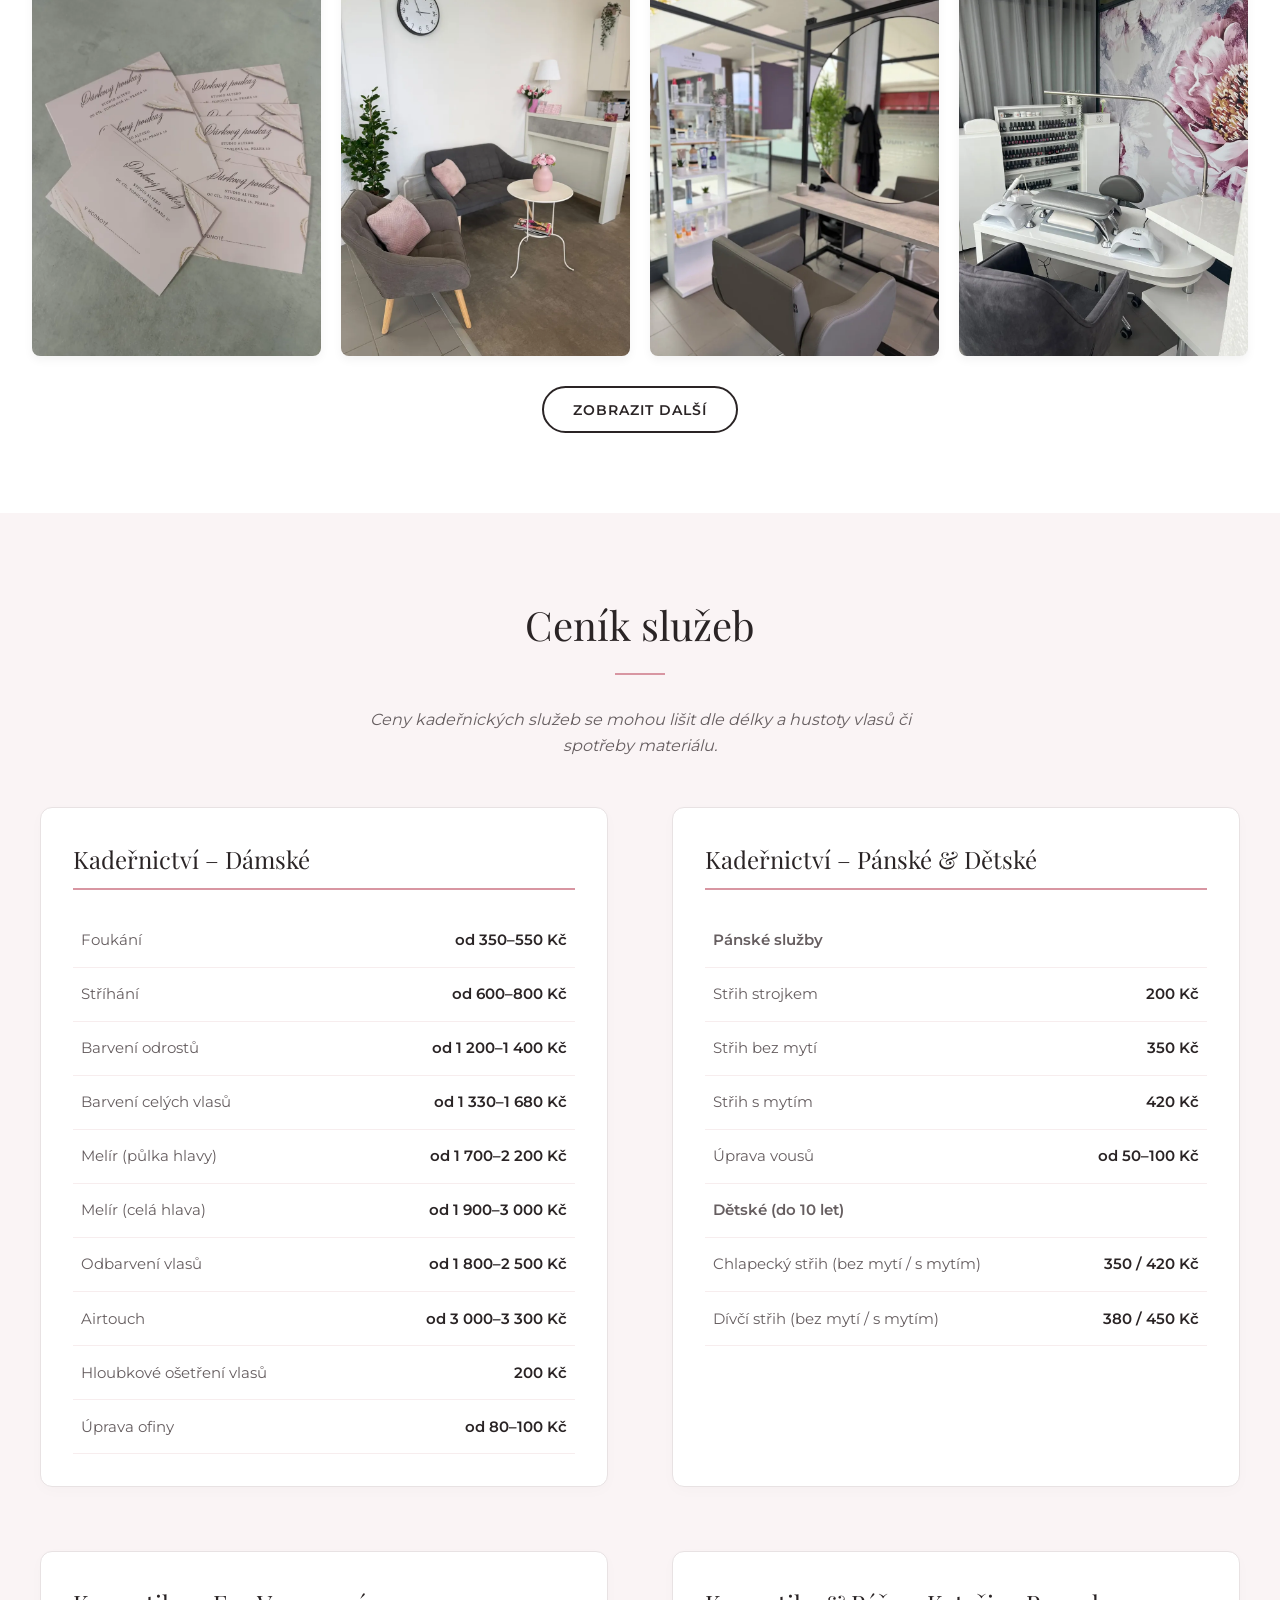
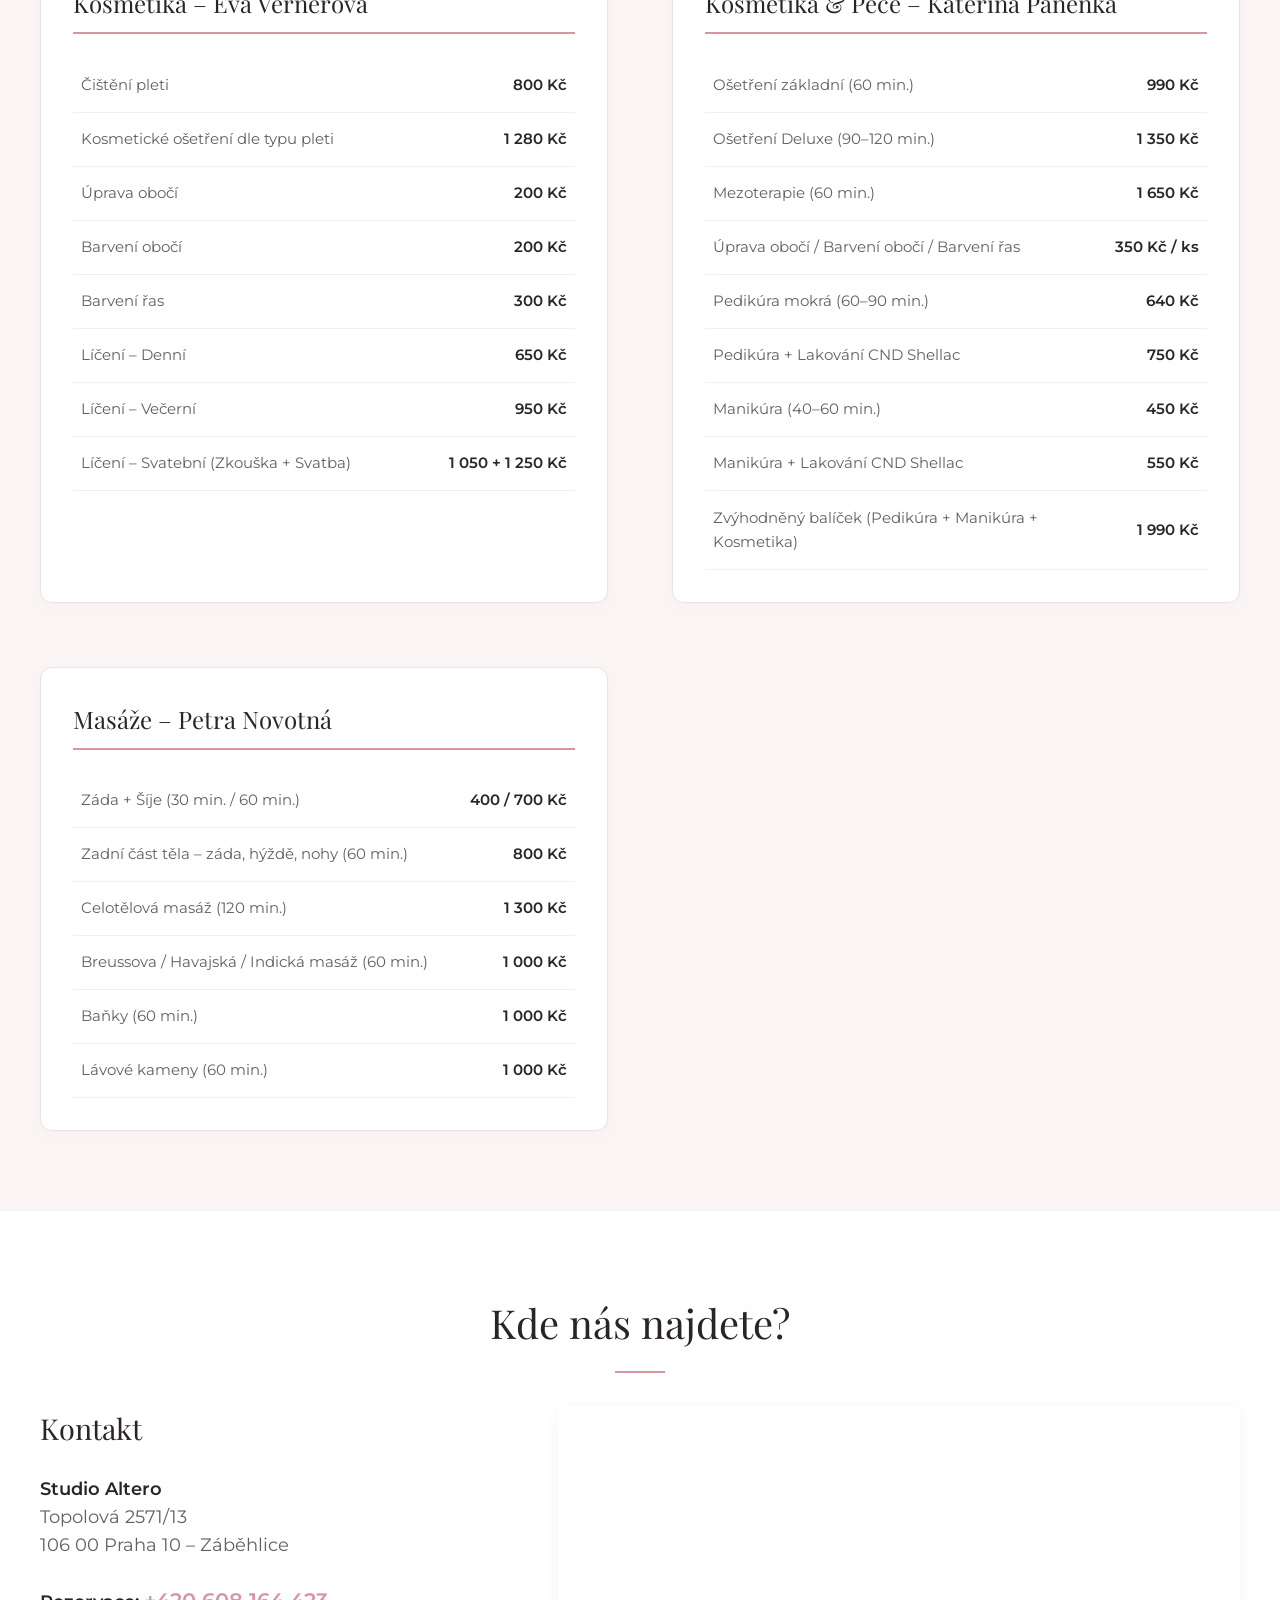
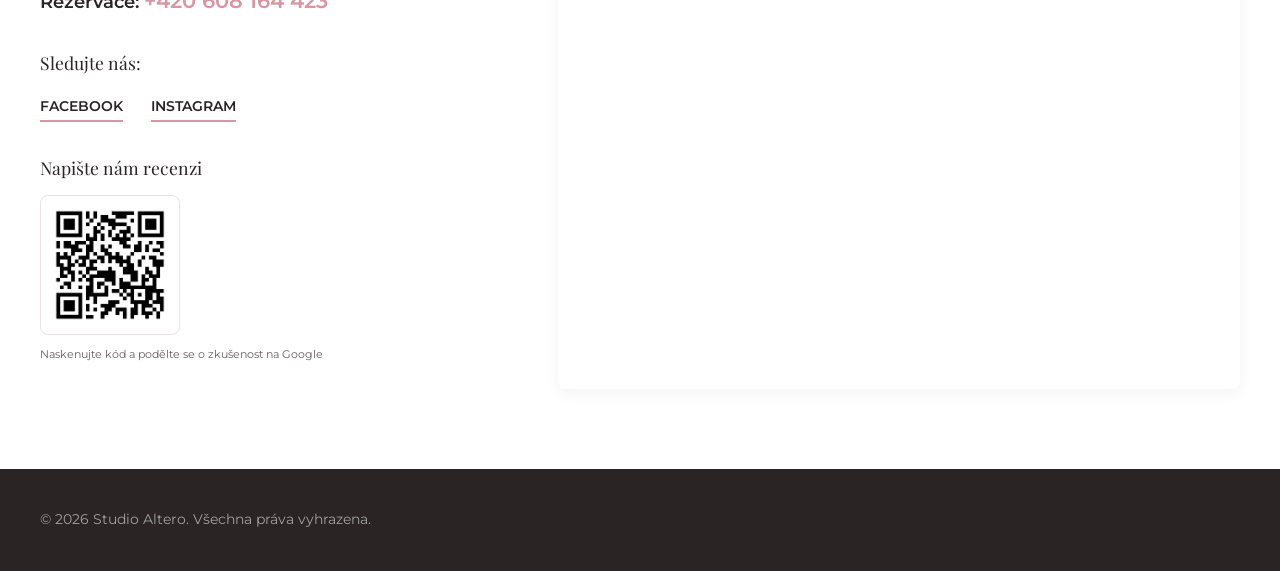
==== commit f78e8685: "Better responsivity" ====
--- a/kadernictvi.html
+++ b/kadernictvi.html
@@ -24,7 +24,14 @@
         <span>Altero</span>
       </a>
     </div>
-    <nav>
+
+    <button class="burger-btn" id="burgerBtn" aria-label="Otevřít menu">
+      <span></span>
+      <span></span>
+      <span></span>
+    </button>
+
+    <nav id="mainNav">
       <ul>
         <li><a href="index.html">Rozcestník</a></li>
         <li><a href="#o-nas">O salonu</a></li>
@@ -73,7 +80,8 @@
       <div class="about-grid">
         <div class="about-text">
           <p>
-            Ve Studiu Altero nabízíme kompletní péči o váš vzhled i pohodlí. Klade na osobní přístup, příjemnou atmosféru a vysokou kvalitu služeb, abyste od nás odcházeli odpočatí a spokojení.
+            Ve Studiu Altero nabízíme kompletní péči o váš vzhled i pohodlí. Klade na osobní přístup, příjemnou
+            atmosféru a vysokou kvalitu služeb, abyste od nás odcházeli odpočatí a spokojení.
           </p>
         </div>
 
@@ -113,7 +121,7 @@
           <p>
             [Popis zkušeností, zaměření a specializace...]
           </p>
-          
+
         </div>
 
         <div class="team-card">
@@ -416,6 +424,7 @@
     </div>
   </footer>
   <script src="js/gallery.js"></script>
+  <script src="js/burger_script.js"></script>
 </body>
 
 </html>
--- a/css/layout.css
+++ b/css/layout.css
@@ -2,12 +2,14 @@
 	display: flex;
 	justify-content: space-between;
 	align-items: center;
-	padding: 1.5rem 2rem;
-	background-color: var(--color-white);
+	padding: 1.2rem 2rem;
+	background-color: rgba(255, 255, 255, 0.95);
+	backdrop-filter: blur(10px);
 	position: sticky;
 	top: 0;
 	z-index: 1000;
-	box-shadow: 0 2px 10px rgba(0, 0, 0, 0.05);
+	box-shadow: 0 2px 12px rgba(0, 0, 0, 0.04);
+	transition: var(--transition-fast);
 }
 
 header .logo a {
@@ -16,107 +18,91 @@
 	gap: 1rem;
 	font-family: var(--font-primary);
 	font-size: 1.8rem;
-	letter-spacing: 2px;
+	letter-spacing: 1.5px;
 	color: var(--color-gray-dark);
 }
 
 header .logo .logo-img {
-	height: 50px;
+	height: 48px;
 	width: auto;
-	max-width: none;
 	object-fit: contain;
 }
 
 header nav ul {
 	display: flex;
 	list-style: none;
-	gap: 2rem;
+	gap: 1.8rem;
 	align-items: center;
 }
 
 header nav ul li a {
-	font-size: 0.9rem;
+	font-size: 0.85rem;
 	font-weight: 500;
 	text-transform: uppercase;
 	letter-spacing: 1px;
+	position: relative;
+	padding-bottom: 4px;
 }
 
-header nav ul li a:hover {
-	color: var(--color-pink-primary);
+/* Animovaný hover efekt odkazů */
+header nav ul li a::after {
+	content: '';
+	position: absolute;
+	bottom: 0;
+	left: 0;
+	width: 0%;
+	height: 2px;
+	background-color: var(--color-pink-primary);
+	transition: width 0.3s ease;
 }
 
-header nav ul li.nav-dental a {
-	color: #4a90e2;
-	border: 1px solid #4a90e2;
-	padding: 0.4rem 0.8rem;
-	border-radius: 20px;
+header nav ul li a:hover::after {
+	width: 100%;
 }
 
-header nav ul li.nav-dental a:hover {
-	background-color: #4a90e2;
-	color: var(--color-white);
-}
+/* Tlačítko přepínání na Dentální hygienu */
 header nav ul li.nav-dental a {
 	color: #4a90e2;
 	border: 2px solid #4a90e2;
-	padding: 0.5rem 1rem;
+	padding: 0.4rem 1rem;
 	border-radius: 20px;
 	display: inline-block;
 	transition: all 0.3s ease;
 	font-weight: 600;
 }
 
+header nav ul li.nav-dental a::after {
+	display: none; /* Vypnutí podtržení u pilulkového tlačítka */
+}
+
 header nav ul li.nav-dental a:hover {
 	background-color: #4a90e2;
 	color: var(--color-white);
+	box-shadow: 0 4px 12px rgba(74, 144, 226, 0.25);
 }
 
-.btn-call {
-	background-color: var(--color-gray-dark);
-	color: var(--color-white);
-	padding: 0.6rem 1.2rem;
-	font-size: 0.85rem;
-	text-transform: uppercase;
-	font-weight: 600;
-	border-radius: 4px;
-}
-
-.btn-call:hover {
-	background-color: var(--color-pink-primary);
-}
 .header-socials {
 	display: flex;
-	gap: 15px;
+	gap: 12px;
 	align-items: center;
 }
 
-.header-socials a img {
-	width: 50px;
-	height: 50px;
-	display: block;
-	transition: var(--transition-fast);
-}
-
-.header-socials a:hover img {
-	transform: scale(1.1);
-}
-
 .social-icon {
-	width: 28px;
-	height: 28px;
-	display: block;
-	transition: transform 0.2s ease;
+    width: 38px; 
+    height: 38px; 
+    display: block;
+    transition: transform 0.2s ease;
 }
 
 .social-icon:hover {
-	transform: scale(1.1);
+    transform: scale(1.1);
 }
 
 footer {
 	background-color: var(--color-gray-dark);
 	color: #a0a0a0;
-	padding: 3rem 2rem;
-	font-size: 0.9rem;
+	padding: 2.5rem 2rem;
+	font-size: 0.85rem;
 }
 
 .footer-content {
@@ -125,13 +111,4 @@
 	align-items: center;
 	max-width: var(--max-width);
 	margin: 0 auto;
-}
-
-.footer-content .developer a {
-	color: var(--color-white);
-	border-bottom: 1px solid var(--color-pink-primary);
-}
-
-.footer-content .developer a:hover {
-	color: var(--color-pink-primary);
-}
+}
--- a/css/sections.css
+++ b/css/sections.css
@@ -161,10 +161,13 @@
 
 .price-category table tr {
     border-bottom: 1px dashed var(--color-gray-light);
+    display: table-row;
 }
 
 .price-category table td {
-    padding: 1rem 0;
+    padding: 0.9rem 0.5rem;
+    font-size: 0.95rem;
+    vertical-align: middle;
 }
 
 .price-category table td.price {
--- a/css/responsive.css
+++ b/css/responsive.css
@@ -1,51 +1,115 @@
+/* ==========================================
+   TABLETY A MENŠÍ MONITOR (max 1024px)
+   ========================================== */
 @media (max-width: 1024px) {
     #hero {
         grid-template-columns: 1fr;
         text-align: center;
+        min-height: auto;
     }
     .hero-content {
-        padding: 4rem 2rem;
+        padding: 3rem 1.5rem;
     }
     .hero-buttons {
         justify-content: center;
     }
     .hero-image img {
-        height: 50vh;
+        height: 350px;
     }
-    .about-grid, .pricelist-tables, .contact-grid {
+    .about-grid, 
+    .pricelist-tables, 
+    .contact-grid {
         grid-template-columns: 1fr;
-        gap: 3rem;
+        gap: 2.5rem;
+    }
+    .contact-map {
+        height: 350px;
     }
 }
 
 @media (max-width: 768px) {
     header {
+        position: sticky;
+        top: 0;
+        padding: 0.8rem 1.2rem;
+        display: flex;
+        justify-content: space-between;
+        align-items: center;
+        background-color: rgba(255, 255, 255, 0.98);
+        backdrop-filter: blur(10px);
+        z-index: 1000;
+    }
+
+    /* Tlačítko Burger */
+    .burger-btn {
+        display: flex;
+        flex-direction: column;
+        justify-content: space-between;
+        width: 28px;
+        height: 20px;
+        background: transparent;
+        border: none;
+        cursor: pointer;
+        padding: 0;
+        z-index: 1001;
+    }
+
+    .burger-btn span {
+        width: 100%;
+        height: 3px;
+        background-color: var(--color-gray-dark);
+        border-radius: 3px;
+        transition: all 0.3s ease;
+    }
+
+    /* Animace ikony na X při otevření */
+    .burger-btn.active span:nth-child(1) {
+        transform: translateY(8.5px) rotate(45deg);
+    }
+    .burger-btn.active span:nth-child(2) {
+        opacity: 0;
+    }
+    .burger-btn.active span:nth-child(3) {
+        transform: translateY(-8.5px) rotate(-45deg);
+    }
+
+    /* Rozbalovací navigační panel */
+    header nav {
+        position: fixed;
+        top: 60px;
+        left: 0;
+        width: 100%;
+        background-color: var(--color-white);
+        box-shadow: 0 10px 20px rgba(0, 0, 0, 0.1);
+        padding: 1.5rem;
+        display: none; /* Ve výchozím stavu skryto */
+        border-bottom: 3px solid var(--color-pink-primary);
+    }
+
+    header nav.active {
+        display: block; /* Zobrazí se po kliknutí */
+    }
+
+    header nav ul {
         flex-direction: column;
         gap: 1rem;
-        padding: 1rem;
-        text-align: center;
+        align-items: center;
     }
-    header nav ul {
-        flex-wrap: wrap;
-        justify-content: center;
-        gap: 1rem;
+
+    header nav ul li a {
+        font-size: 1rem;
+        display: block;
+        padding: 0.5rem 1rem;
     }
-    section h2 {
-        font-size: 2rem;
-    }
-    .hero-content h1 {
-        font-size: 2.3rem;
-    }
-    .hero-buttons {
-        flex-direction: column;
-        gap: 1rem;
-    }
-    .footer-content {
-        flex-direction: column;
-        gap: 1rem;
-        text-align: center;
-    }
+
     .header-socials {
         display: none;
     }
+}
+
+/* Skrytí burger tlačítka na počítači */
+@media (min-width: 769px) {
+    .burger-btn {
+        display: none;
+    }
 }
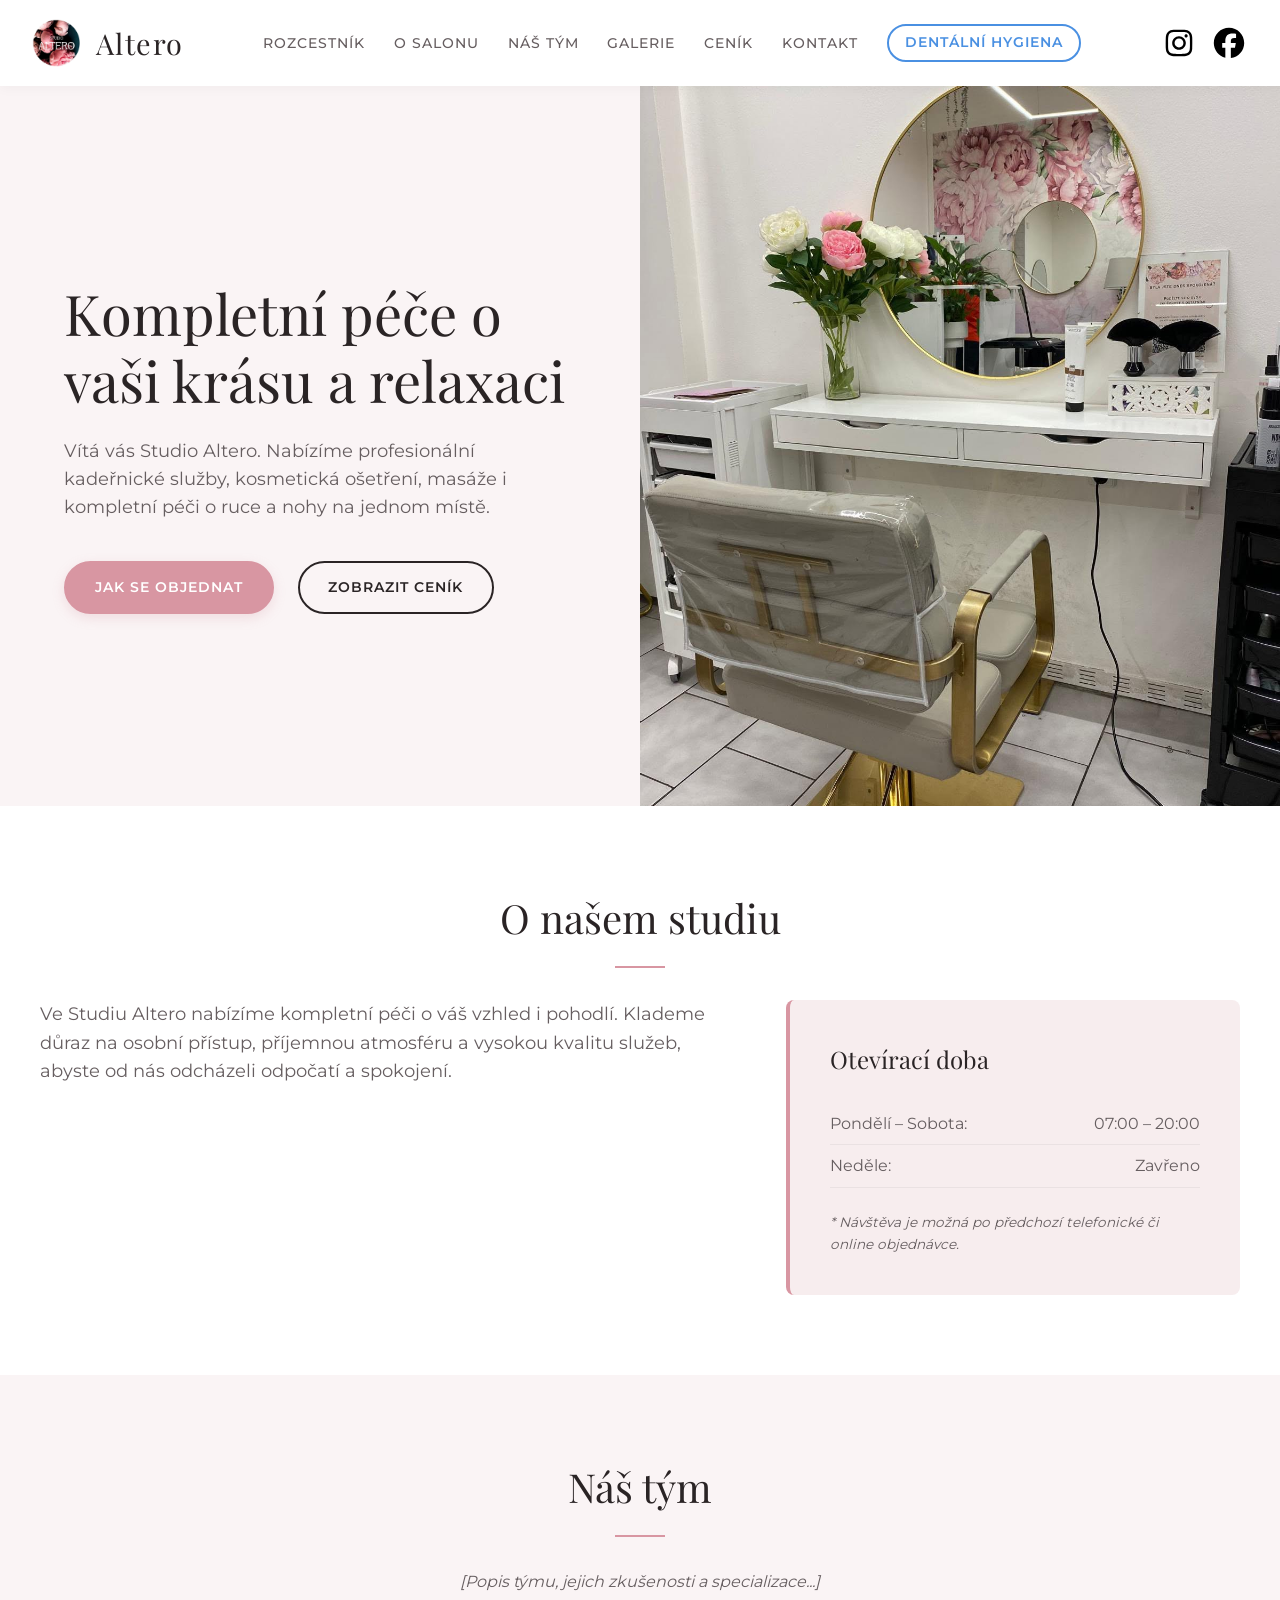
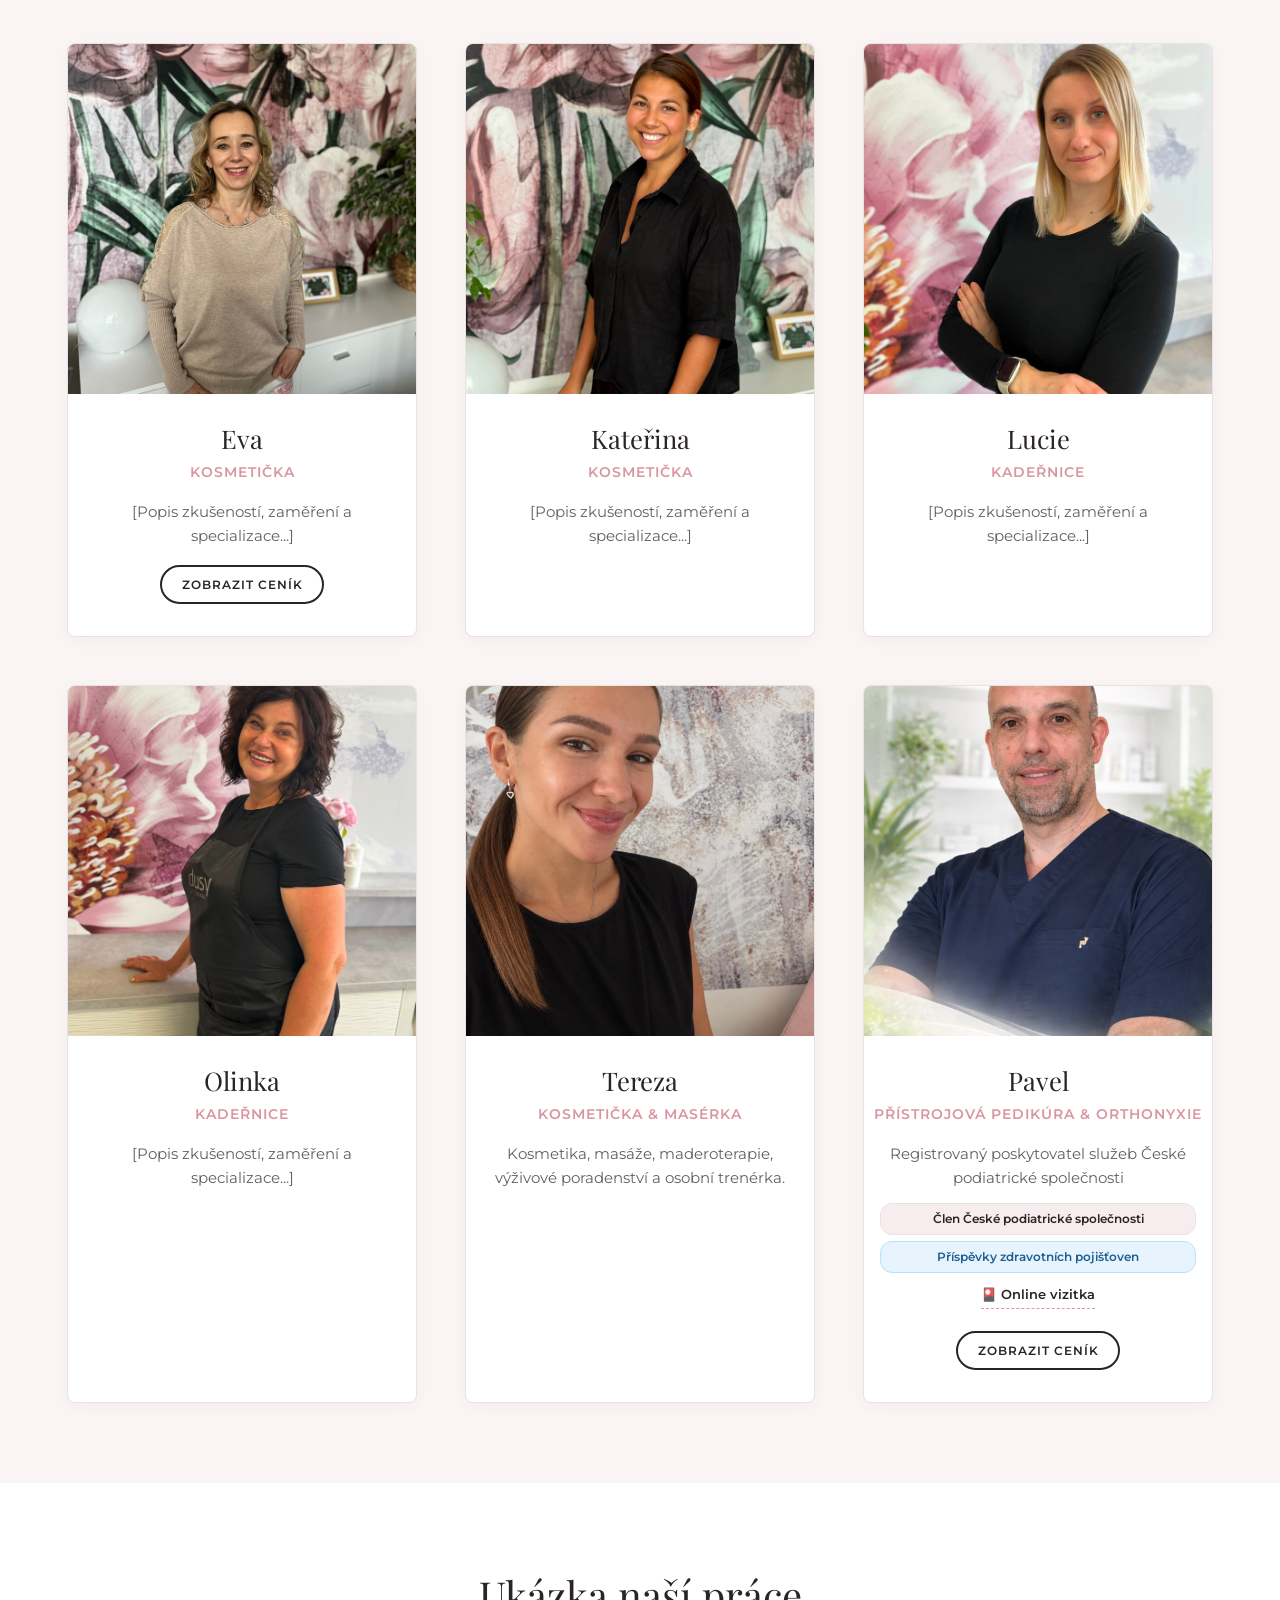
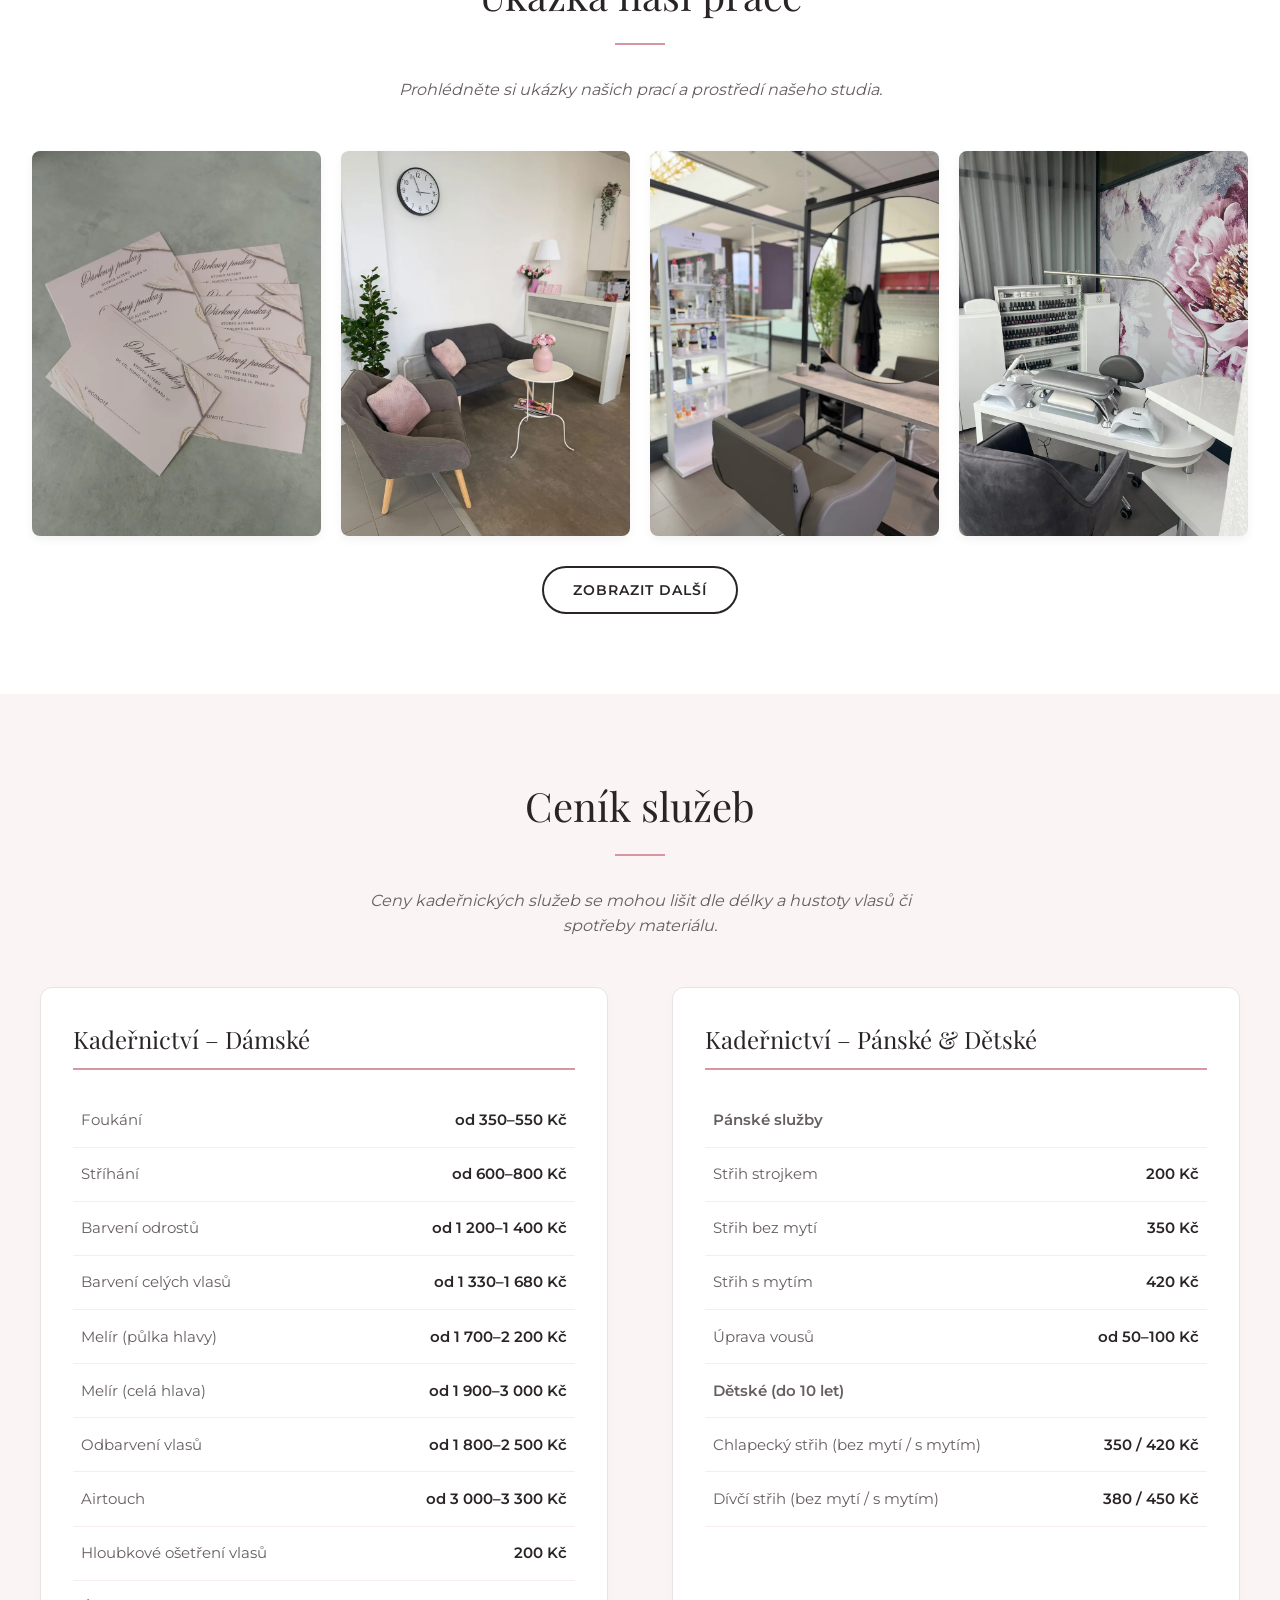
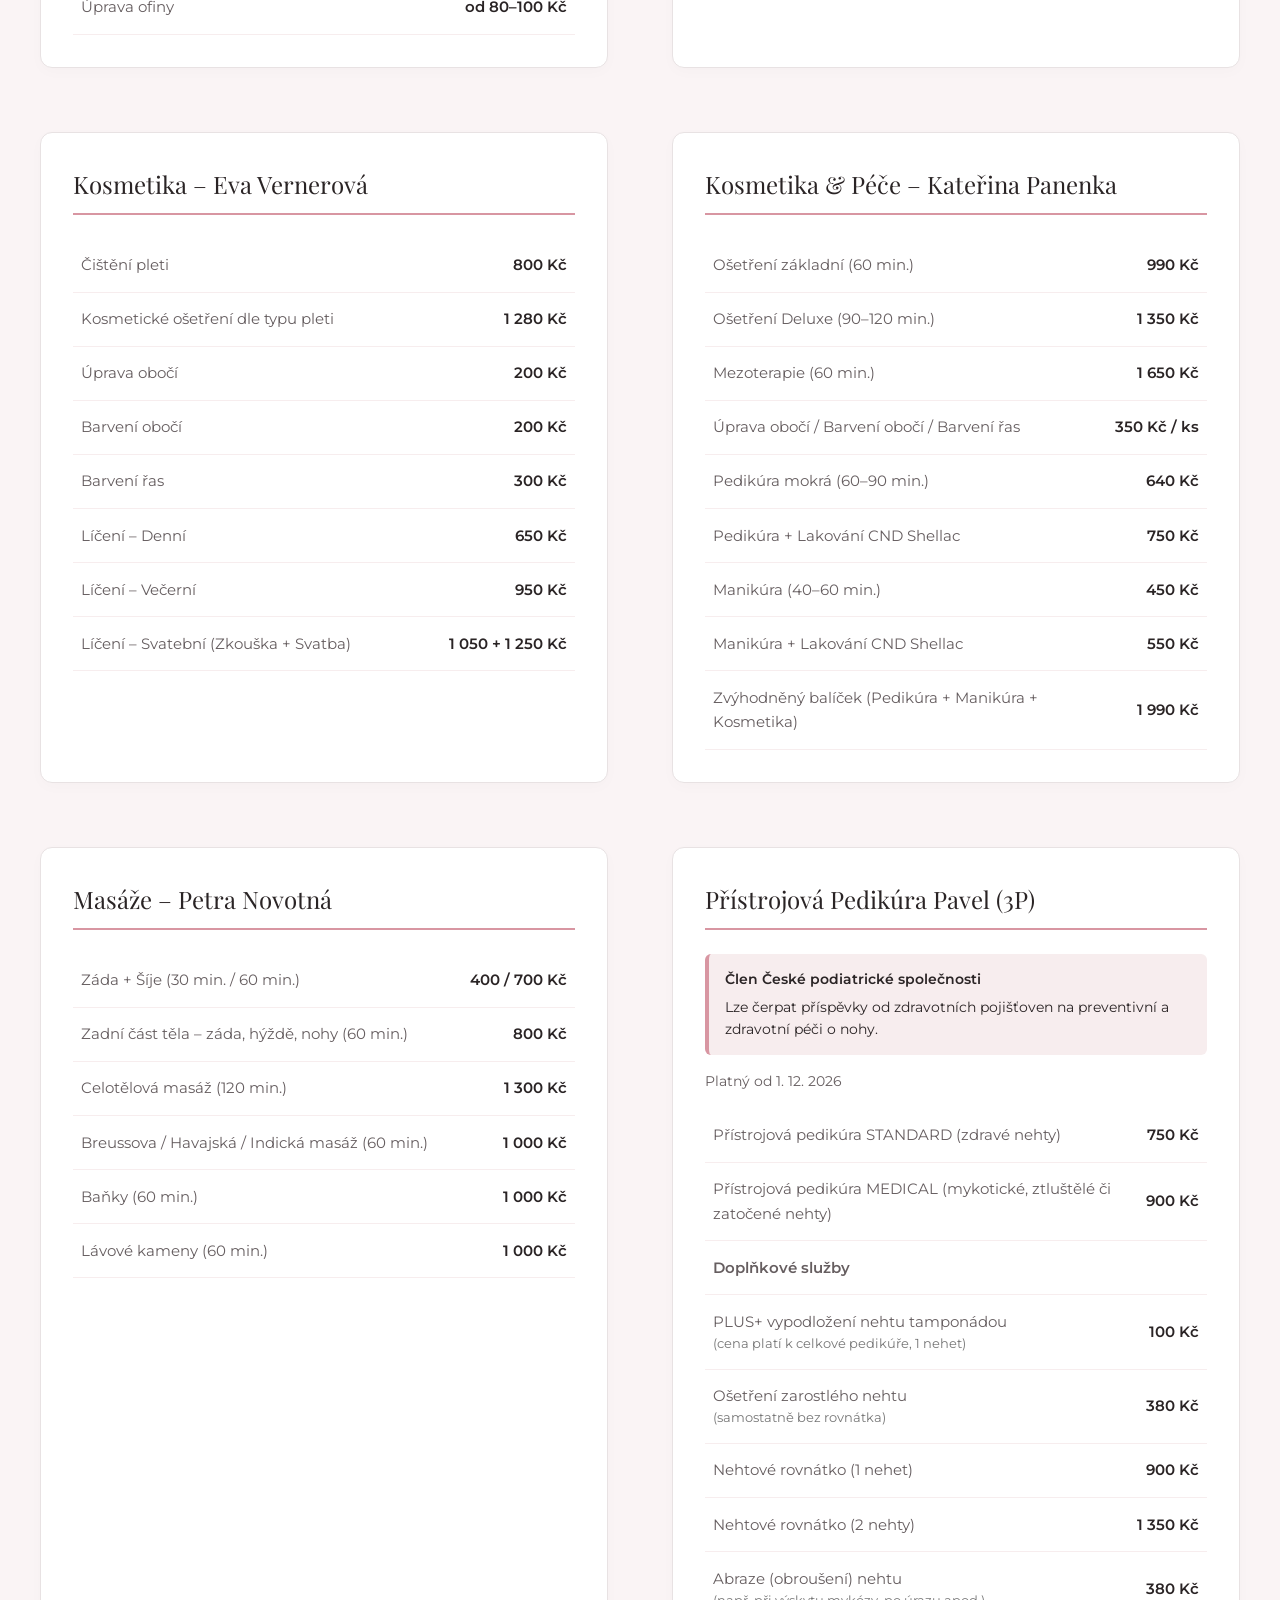
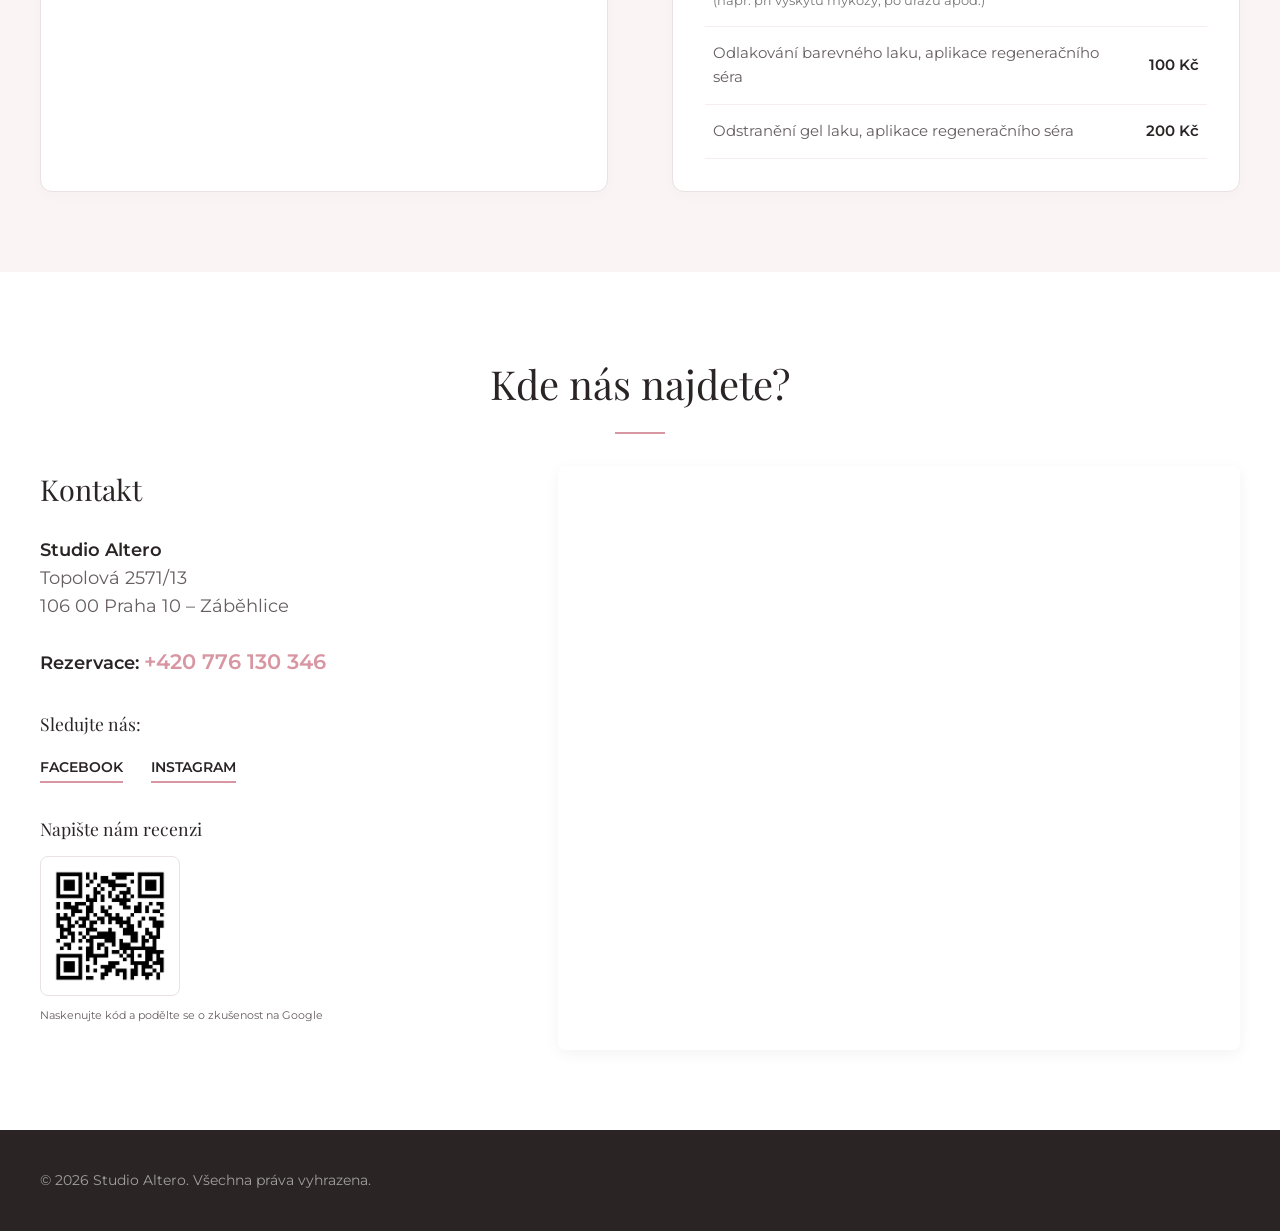
==== commit e04b4c42: "Pavel - člen týmu" ====
--- a/kadernictvi.html
+++ b/kadernictvi.html
@@ -80,7 +80,7 @@
       <div class="about-grid">
         <div class="about-text">
           <p>
-            Ve Studiu Altero nabízíme kompletní péči o váš vzhled i pohodlí. Klade na osobní přístup, příjemnou
+            Ve Studiu Altero nabízíme kompletní péči o váš vzhled i pohodlí. Klademe důraz na osobní přístup, příjemnou
             atmosféru a vysokou kvalitu služeb, abyste od nás odcházeli odpočatí a spokojení.
           </p>
         </div>
@@ -121,7 +121,6 @@
           <p>
             [Popis zkušeností, zaměření a specializace...]
           </p>
-
         </div>
 
         <div class="team-card">
@@ -147,8 +146,30 @@
           <h3>Tereza</h3>
           <span class="role">Kosmetička & Masérka</span>
           <p>
-            Kosmetika, masáže,maderoterapie, výživové poradenství a osobní trenérka.
-          </p>
+            Kosmetika, masáže, maderoterapie, výživové poradenství a osobní trenérka.
+          </p>
+        </div>
+
+        <!-- Pavel (Přístrojová pedikúra) -->
+        <div class="team-card">
+          <img src="assets/images/tym/Pavel.jpeg" alt="Pavel - Přístrojová pedikúra a orthonyxie" />
+          <h3>Pavel</h3>
+          <span class="role">Přístrojová pedikúra & Orthonyxie</span>
+          <p>
+            Registrovaný poskytovatel služeb České podiatrické společnosti 
+          </p>
+
+          <div class="team-badges">
+            <span class="badge-membership">Člen České podiatrické společnosti</span>
+            <span class="badge-insurance">Příspěvky zdravotních pojišťoven</span>
+          </div>
+
+          <div class="card-actions">
+            <a href="https://hihello.com/p/3afd6e65-dee8-47e3-aade-16e953c222d1" target="_blank" rel="noopener" class="vizitka-link">
+              🎴 Online vizitka
+            </a>
+            <a href="#cenik-pavel" class="btn-secondary btn-small">Zobrazit ceník</a>
+          </div>
         </div>
       </div>
     </section>
@@ -369,6 +390,64 @@
             <tr>
               <td>Lávové kameny (60 min.)</td>
               <td class="price">1 000 Kč</td>
+            </tr>
+          </table>
+        </div>
+
+        <!-- Přístrojová Pedikúra – PAVEL -->
+        <div class="price-category" id="cenik-pavel">
+          <h3>Přístrojová Pedikúra Pavel (3P)</h3>
+          
+          <div class="insurance-info-box">
+            <div class="info-item">
+              <strong>Člen České podiatrické společnosti</strong>
+            </div>
+            <div class="info-item">
+              Lze čerpat příspěvky od zdravotních pojišťoven na preventivní a zdravotní péči o nohy.
+            </div>
+          </div>
+
+          <p style="margin-bottom: 1rem; font-size: 0.85rem; color: var(--color-gray-medium);">Platný od 1. 12. 2026</p>
+          
+          <table>
+            <tr>
+              <td>Přístrojová pedikúra STANDARD (zdravé nehty)</td>
+              <td class="price">750 Kč</td>
+            </tr>
+            <tr>
+              <td>Přístrojová pedikúra MEDICAL (mykotické, ztluštělé či zatočené nehty)</td>
+              <td class="price">900 Kč</td>
+            </tr>
+            <tr>
+              <td colspan="2"><strong>Doplňkové služby</strong></td>
+            </tr>
+            <tr>
+              <td>PLUS+ vypodložení nehtu tamponádou <small style="display:block; color:#777;">(cena platí k celkové pedikúře, 1 nehet)</small></td>
+              <td class="price">100 Kč</td>
+            </tr>
+            <tr>
+              <td>Ošetření zarostlého nehtu <small style="display:block; color:#777;">(samostatně bez rovnátka)</small></td>
+              <td class="price">380 Kč</td>
+            </tr>
+            <tr>
+              <td>Nehtové rovnátko (1 nehet)</td>
+              <td class="price">900 Kč</td>
+            </tr>
+            <tr>
+              <td>Nehtové rovnátko (2 nehty)</td>
+              <td class="price">1 350 Kč</td>
+            </tr>
+            <tr>
+              <td>Abraze (obroušení) nehtu <small style="display:block; color:#777;">(např. při výskytu mykózy, po úrazu apod.)</small></td>
+              <td class="price">380 Kč</td>
+            </tr>
+            <tr>
+              <td>Odlakování barevného laku, aplikace regeneračního séra</td>
+              <td class="price">100 Kč</td>
+            </tr>
+            <tr>
+              <td>Odstranění gel laku, aplikace regeneračního séra</td>
+              <td class="price">200 Kč</td>
             </tr>
           </table>
         </div>
@@ -390,7 +469,7 @@
 
           <p class="phone">
             <strong>Rezervace:</strong>
-            <a href="tel:+420608164423">+420 608 164 423</a>
+            <a href="tel:+420776130346">+420 776 130 346</a>
           </p>
 
           <div class="social-links">
--- a/css/sections.css
+++ b/css/sections.css
@@ -426,4 +426,77 @@
     padding: 2px 10px;
     border-radius: 10px;
     letter-spacing: 0.5px;
+}
+/* Styling pro info-box v ceníku */
+.insurance-info-box {
+    background-color: var(--color-bg-subtle, #f7edee);
+    border-left: 4px solid var(--color-pink-primary, #d896a2);
+    padding: 0.9rem 1rem;
+    border-radius: 6px;
+    margin: 1rem 0;
+    font-size: 0.88rem;
+    color: var(--color-gray-dark, #2a2425);
+    text-align: left;
+}
+
+.insurance-info-box .info-item {
+    margin-bottom: 0.3rem;
+}
+
+.insurance-info-box .info-item:last-child {
+    margin-bottom: 0;
+}
+
+/* Badges (odznáčky) v kartě týmu */
+.team-badges {
+    display: flex;
+    flex-direction: column;
+    gap: 0.4rem;
+    padding: 0 1rem;
+    margin: 0.8rem 0;
+}
+
+.badge-membership,
+.badge-insurance {
+    font-size: 0.72rem;
+    font-weight: 600;
+    padding: 0.35rem 0.5rem;
+    border-radius: 12px;
+    display: inline-block;
+    text-align: center;
+}
+
+.badge-membership {
+    background-color: var(--color-bg-subtle, #f7edee);
+    color: var(--color-gray-dark, #2a2425);
+    border: 1px solid var(--color-gray-light, #e8e2e3);
+}
+
+.badge-insurance {
+    background-color: #e8f4fd;
+    color: #1e6091;
+    border: 1px solid #b6e0fe;
+}
+
+/* Tlačítka a akce na kartě týmu */
+.card-actions {
+    display: flex;
+    flex-direction: column;
+    align-items: center;
+    gap: 0.4rem;
+    margin-top: 0.8rem;
+}
+
+.vizitka-link {
+    font-size: 0.8rem;
+    font-weight: 600;
+    color: var(--color-gray-dark);
+    border-bottom: 1px dashed var(--color-pink-primary);
+    padding-bottom: 2px;
+    transition: var(--transition-fast);
+}
+
+.vizitka-link:hover {
+    color: var(--color-pink-primary);
+    border-bottom-style: solid;
 }
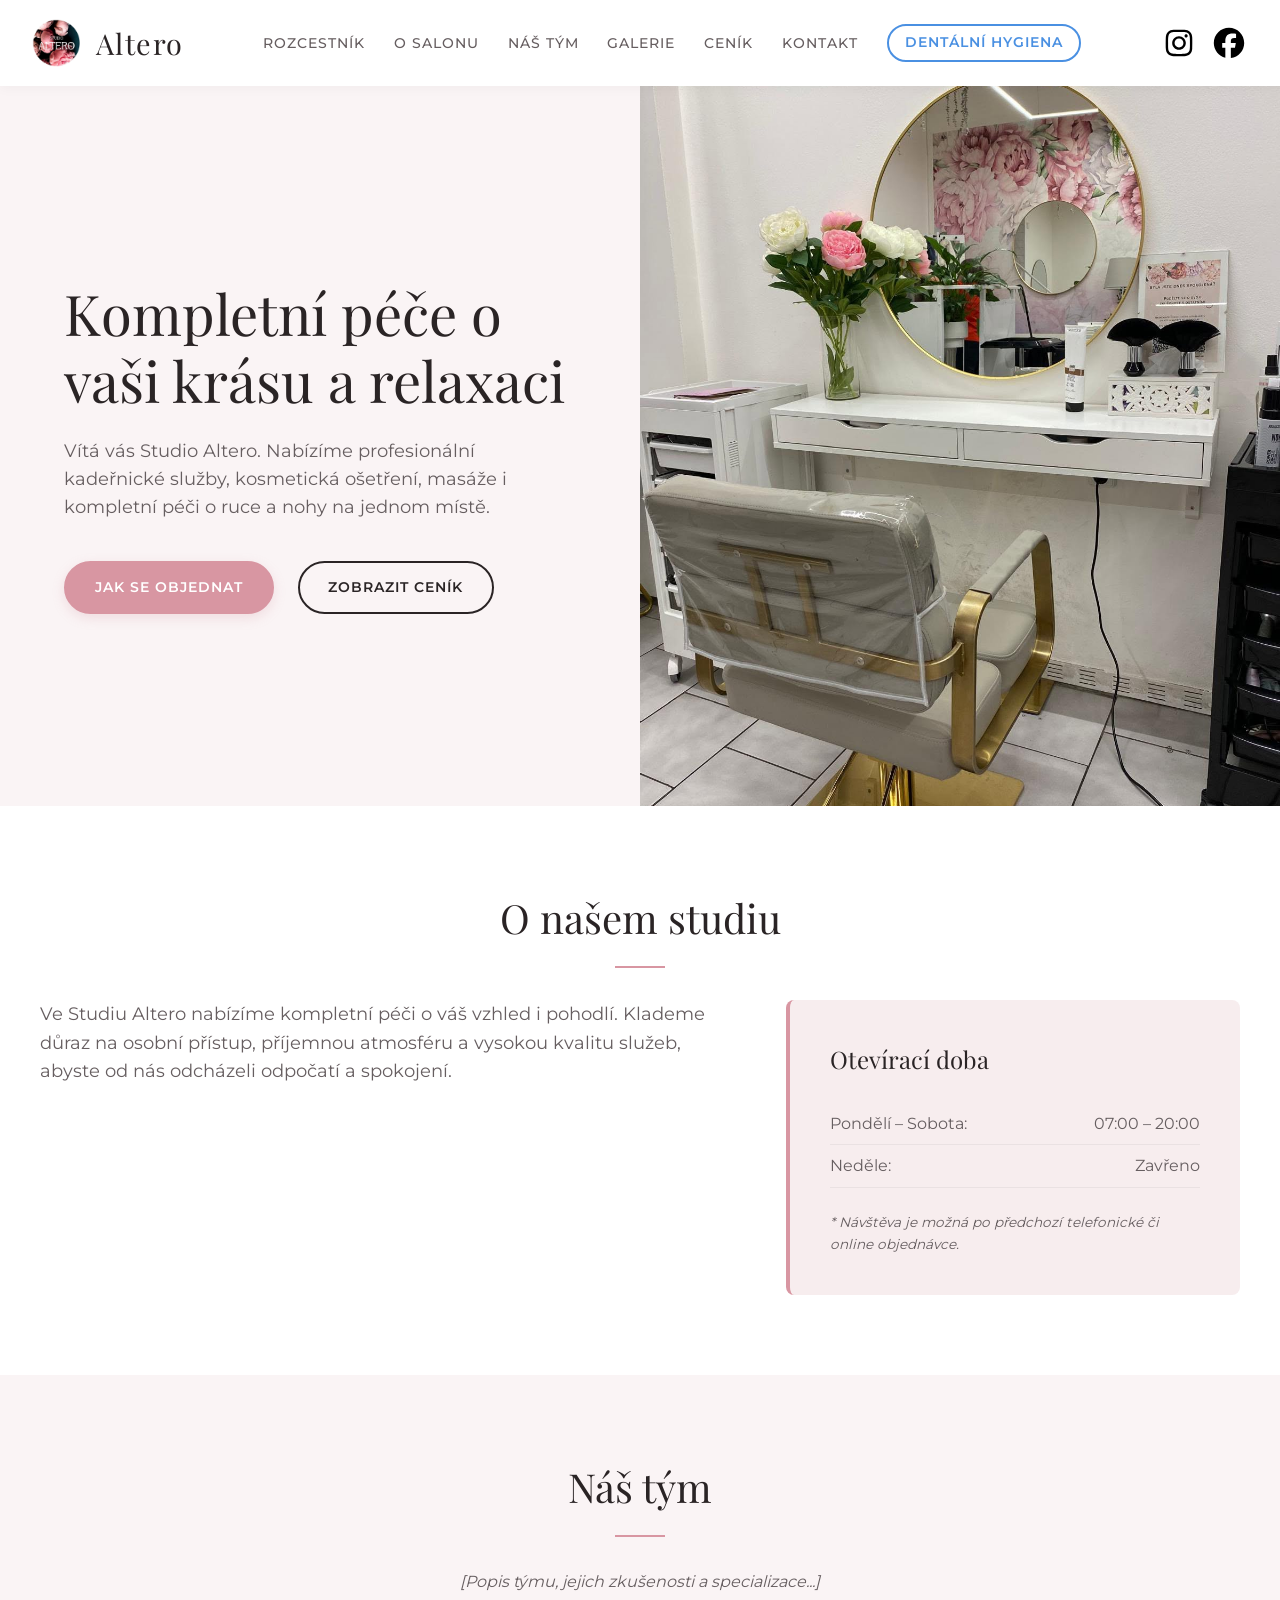
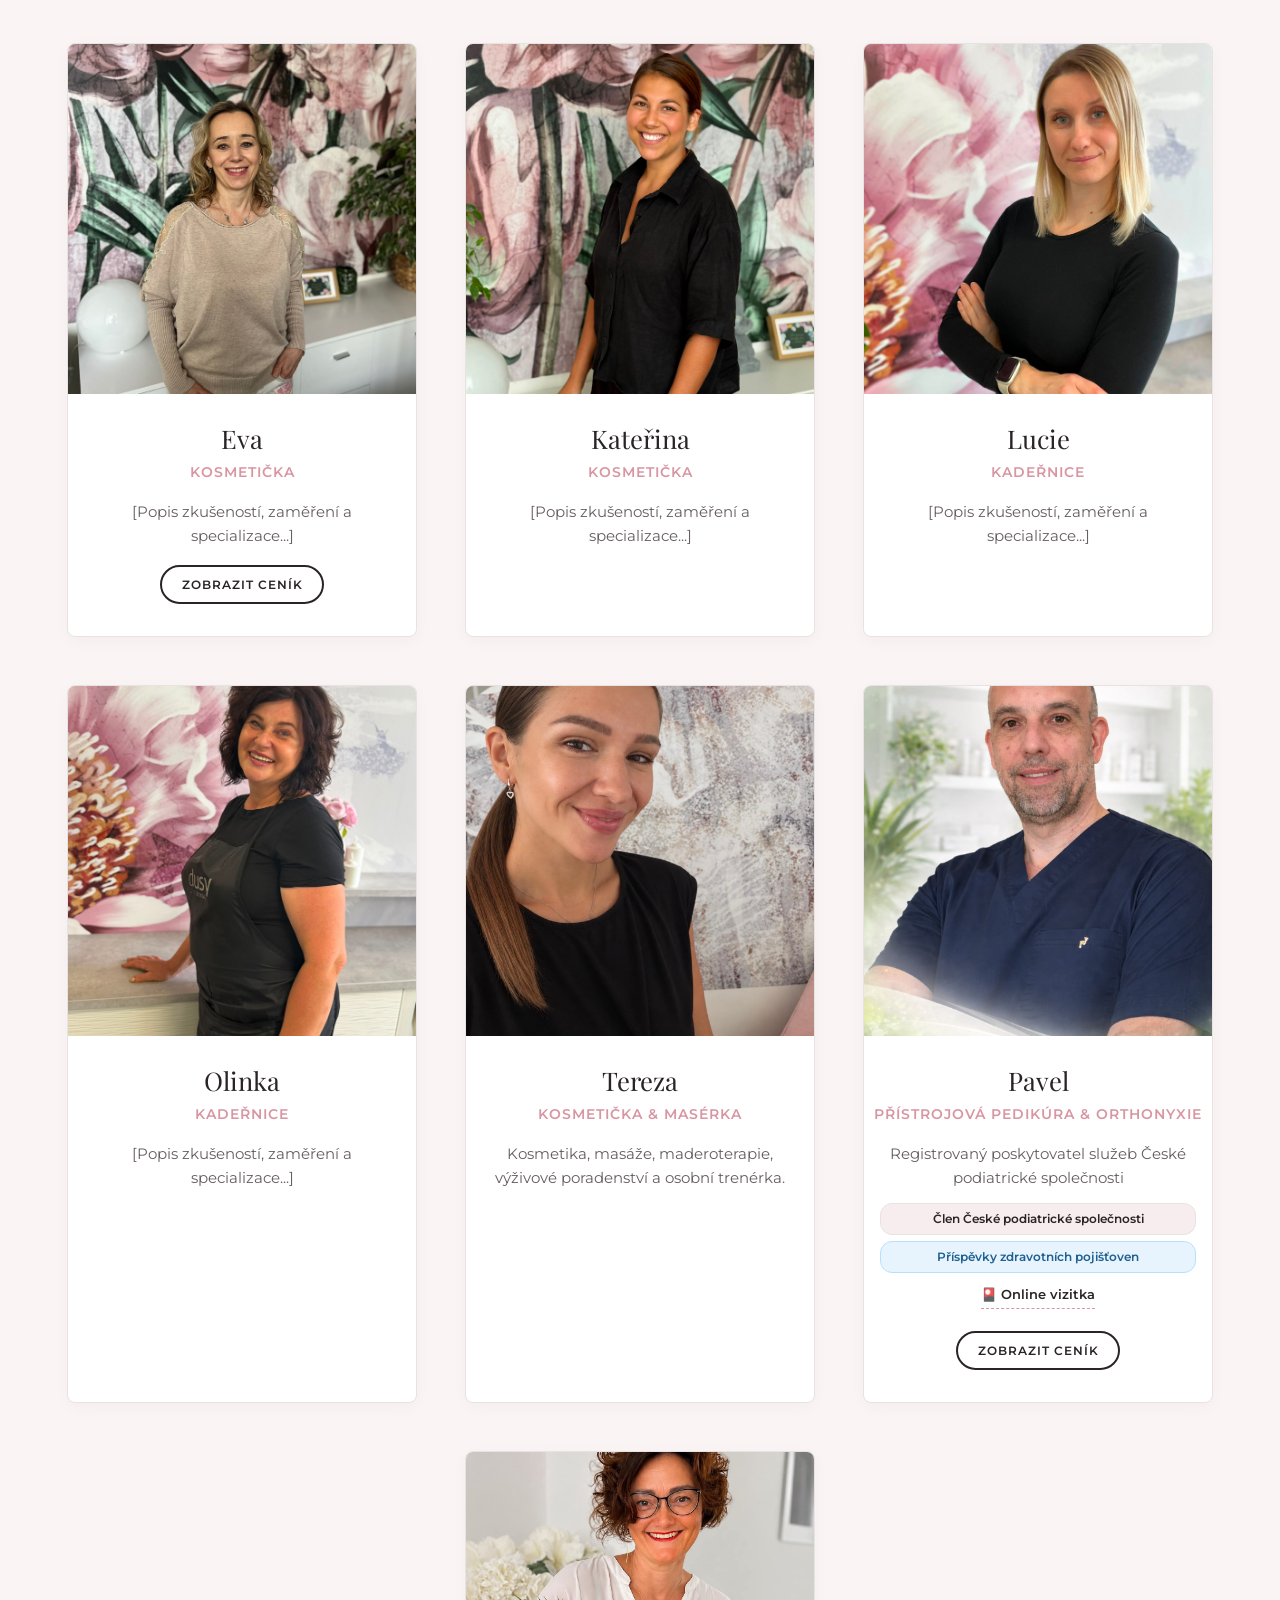
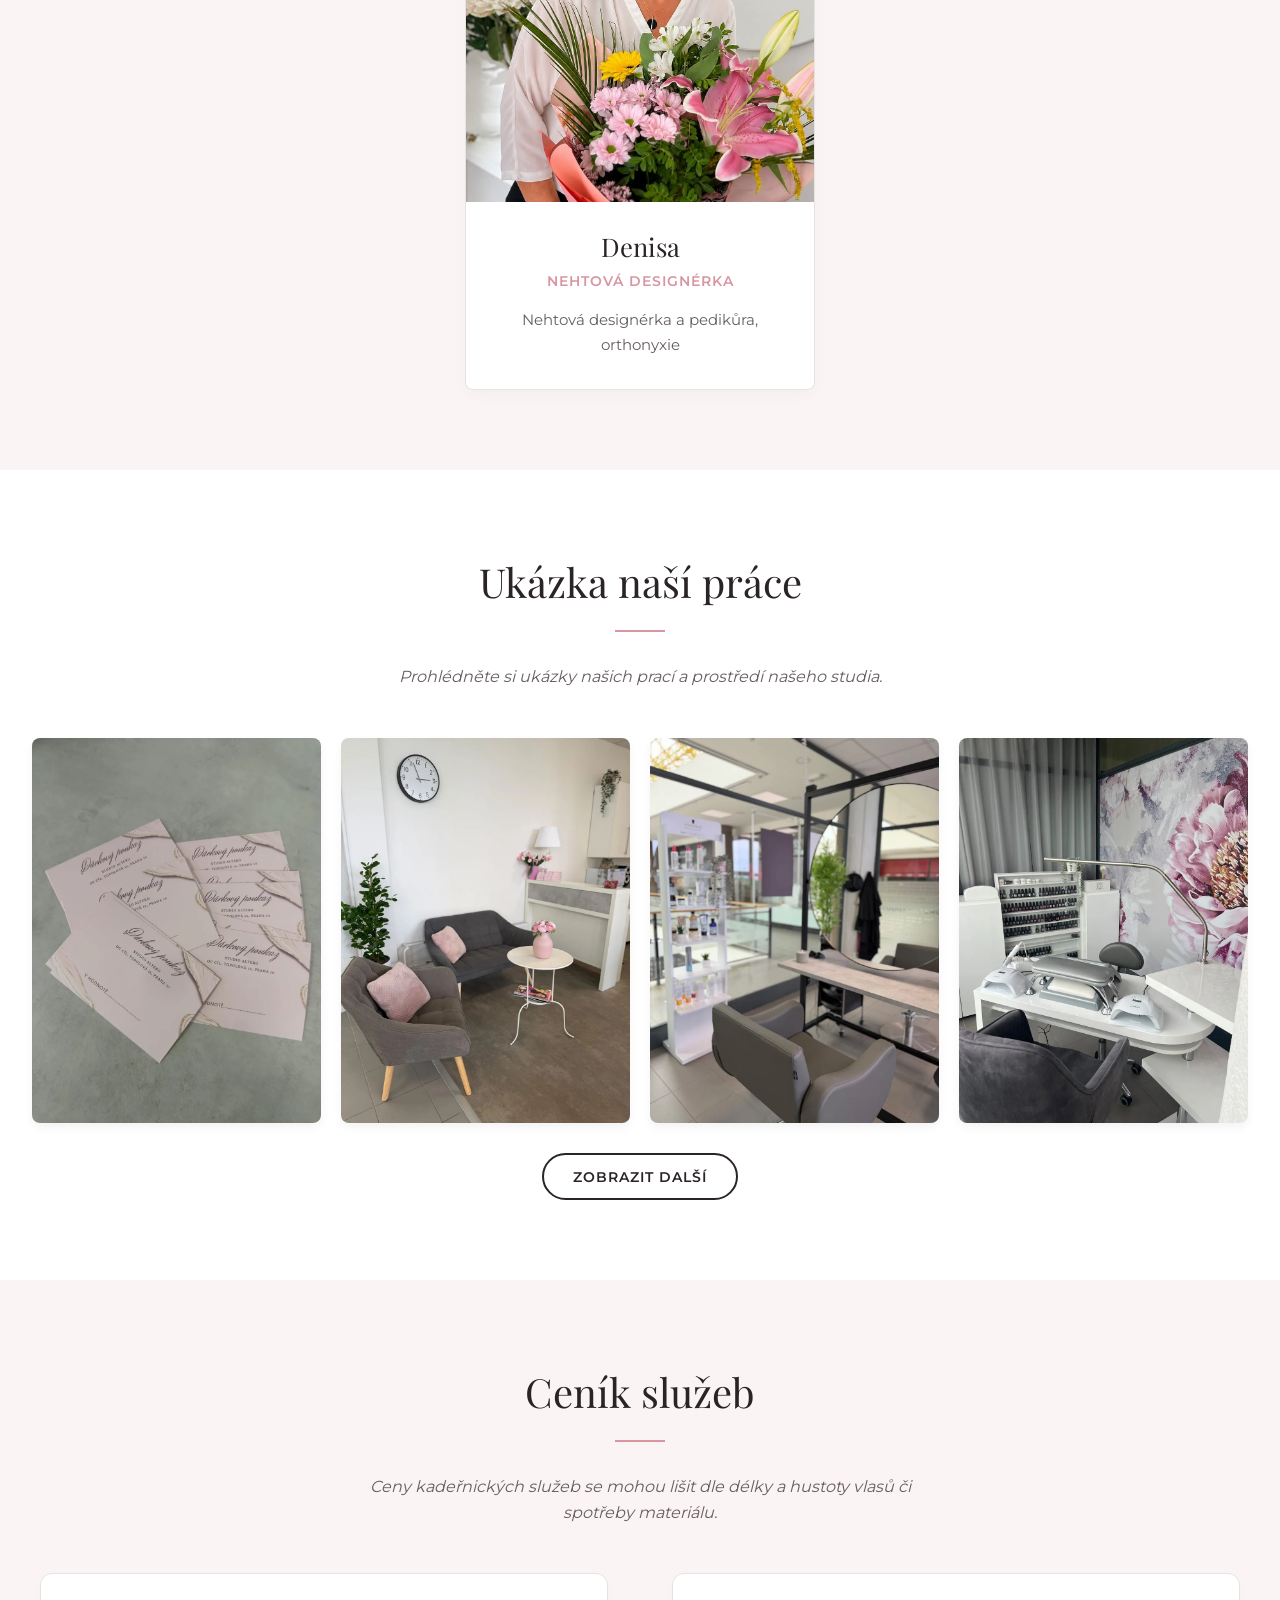
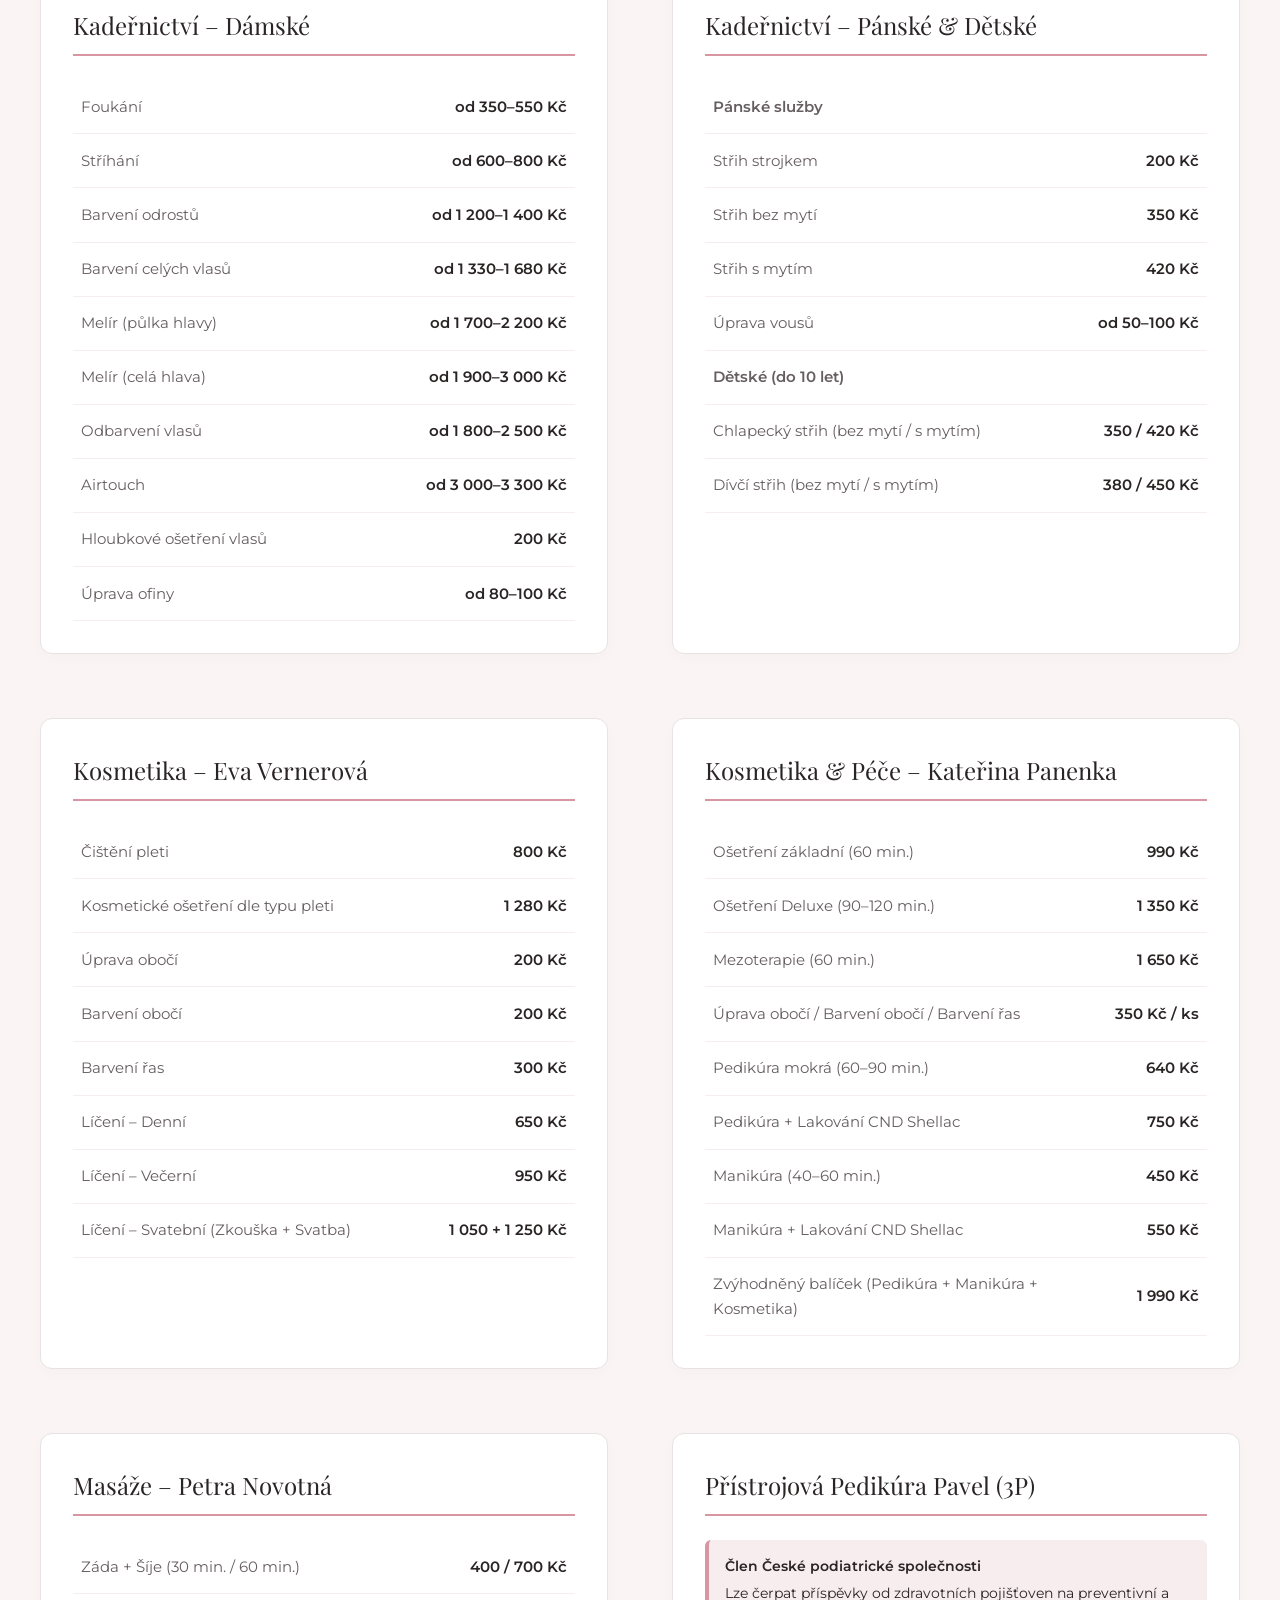
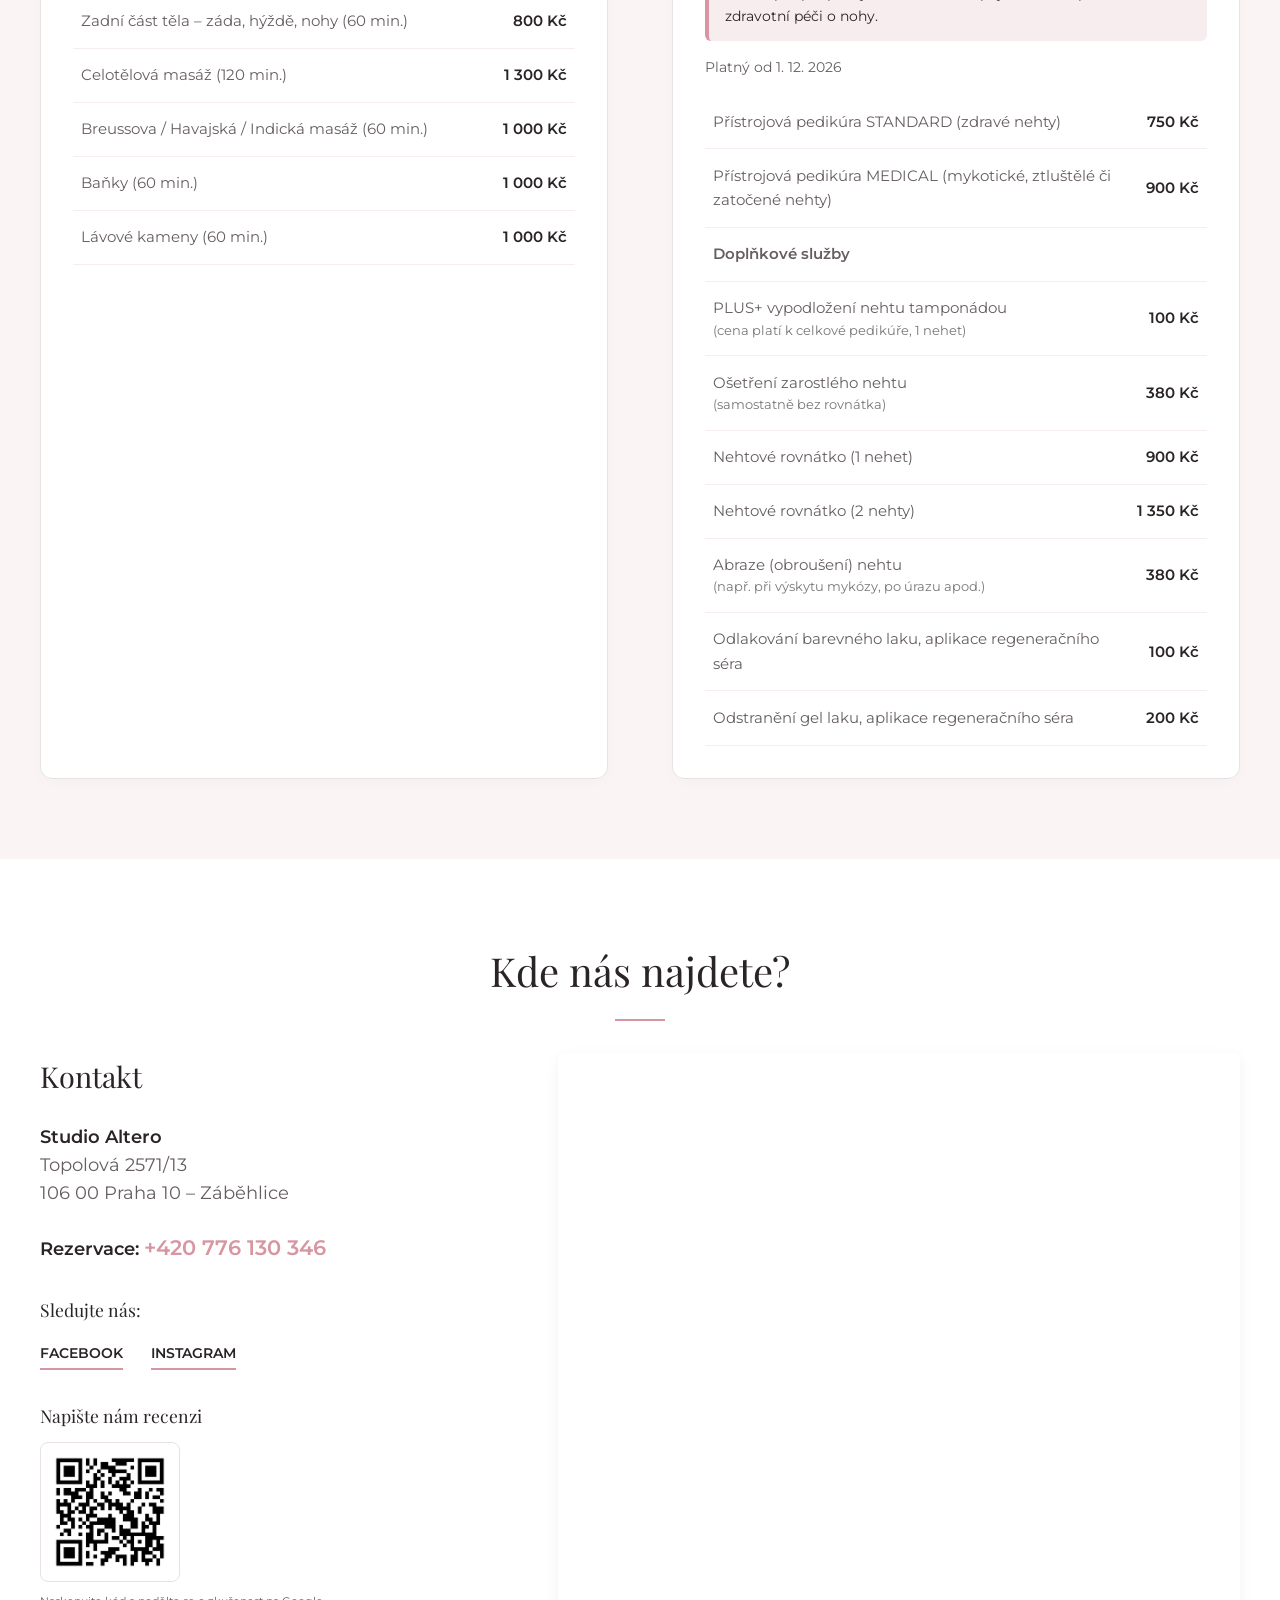
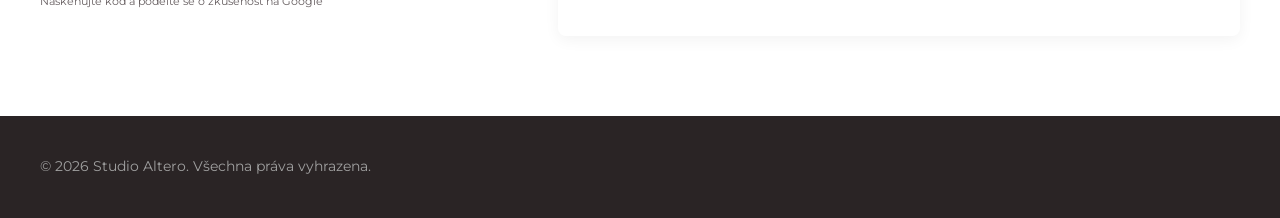
==== commit b14b960d: "Team member added." ====
--- a/kadernictvi.html
+++ b/kadernictvi.html
@@ -171,6 +171,14 @@
             <a href="#cenik-pavel" class="btn-secondary btn-small">Zobrazit ceník</a>
           </div>
         </div>
+        <div class="team-card">
+          <img src="assets/images/tym/Denisa.jpeg" alt="Denisa - Nehtová designérka" />
+          <h3>Denisa</h3>
+          <span class="role">Nehtová designérka</span>
+          <p>
+            Nehtová designérka a pedikůra, orthonyxie
+          </p>
+        </div>
       </div>
     </section>
 
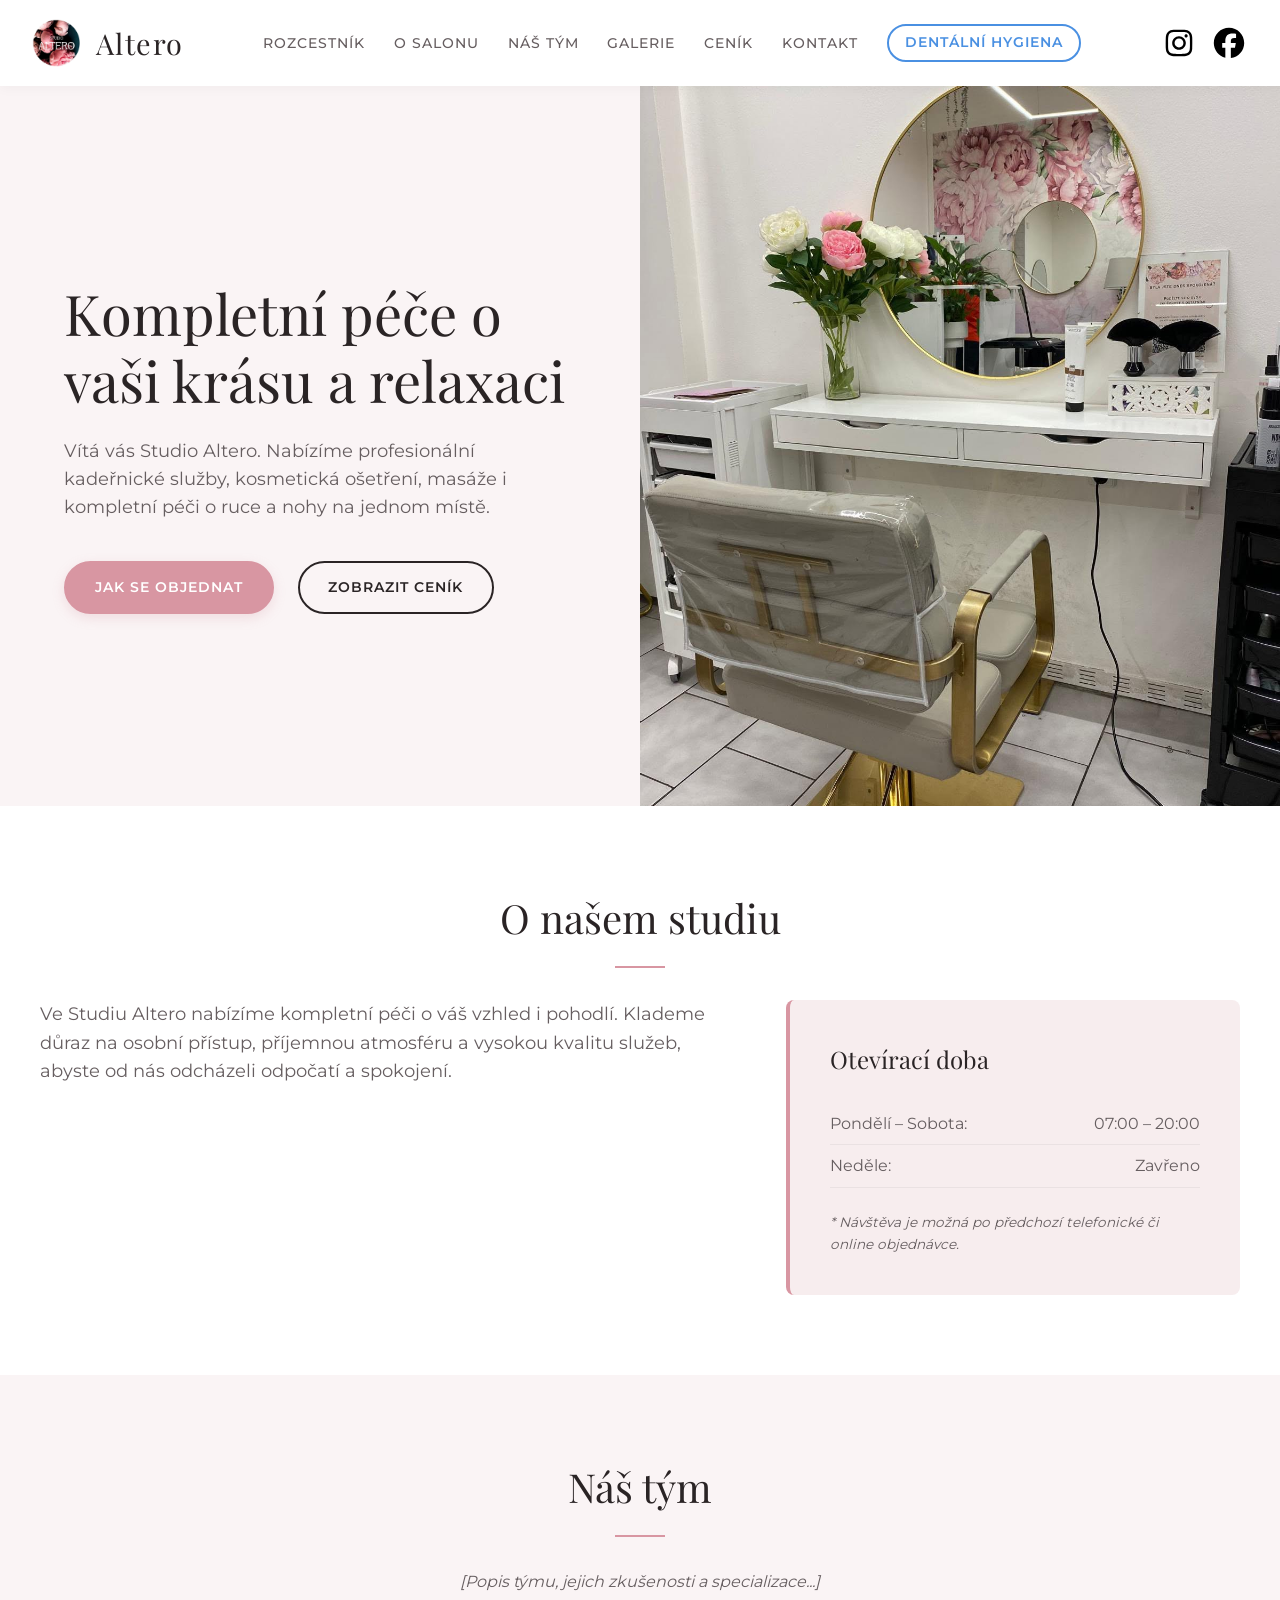
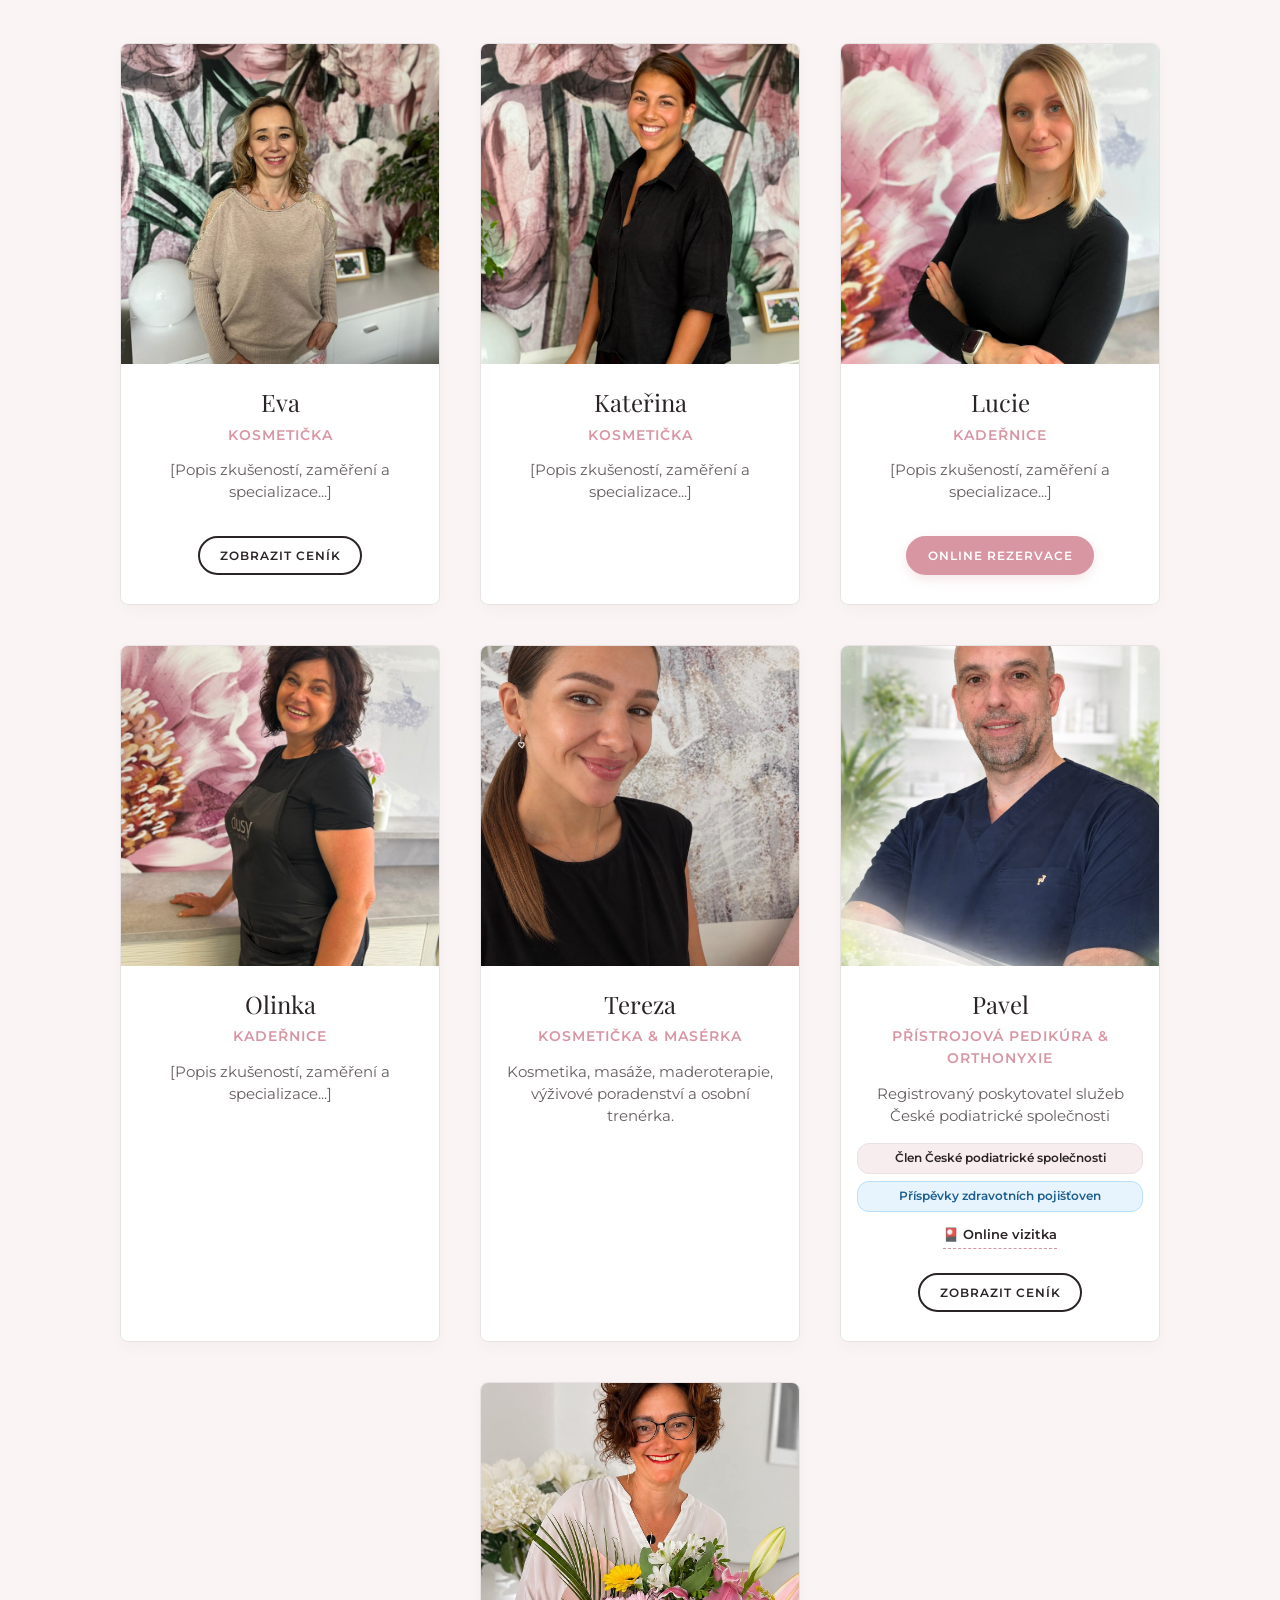
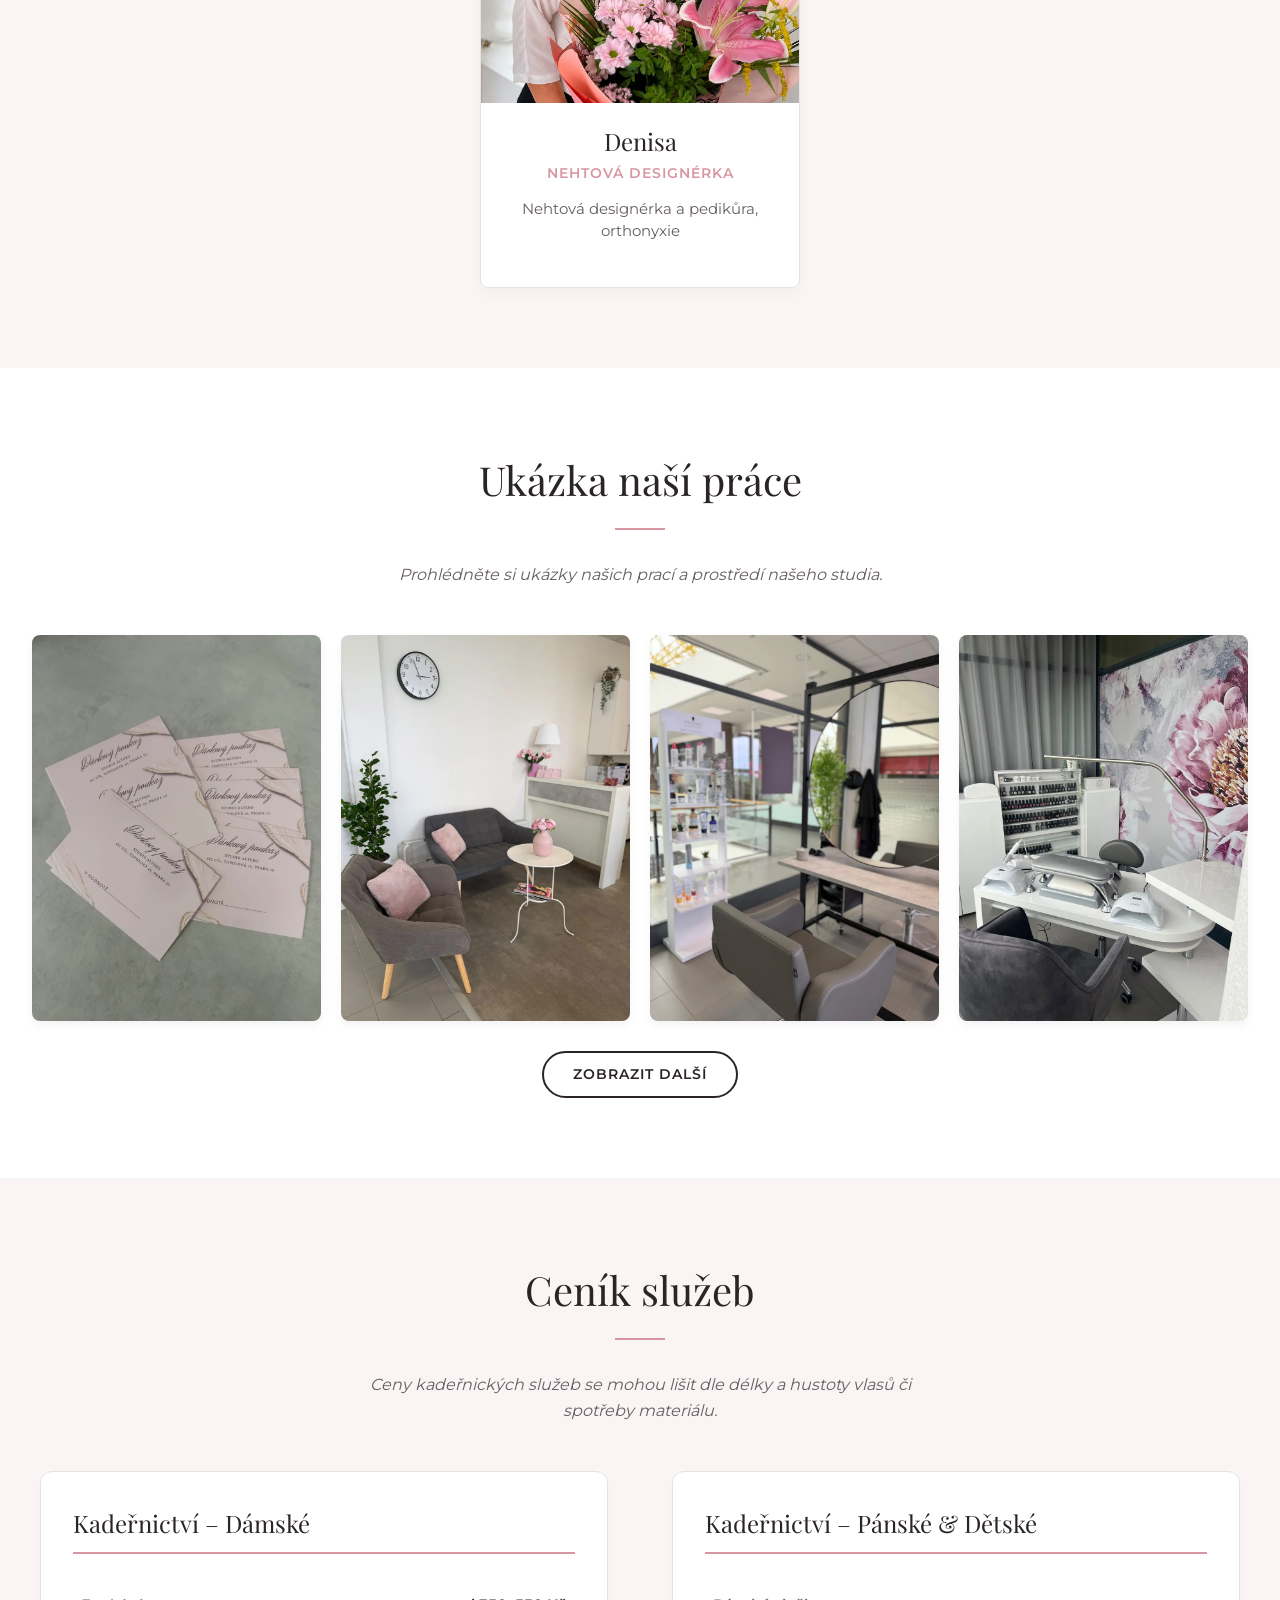
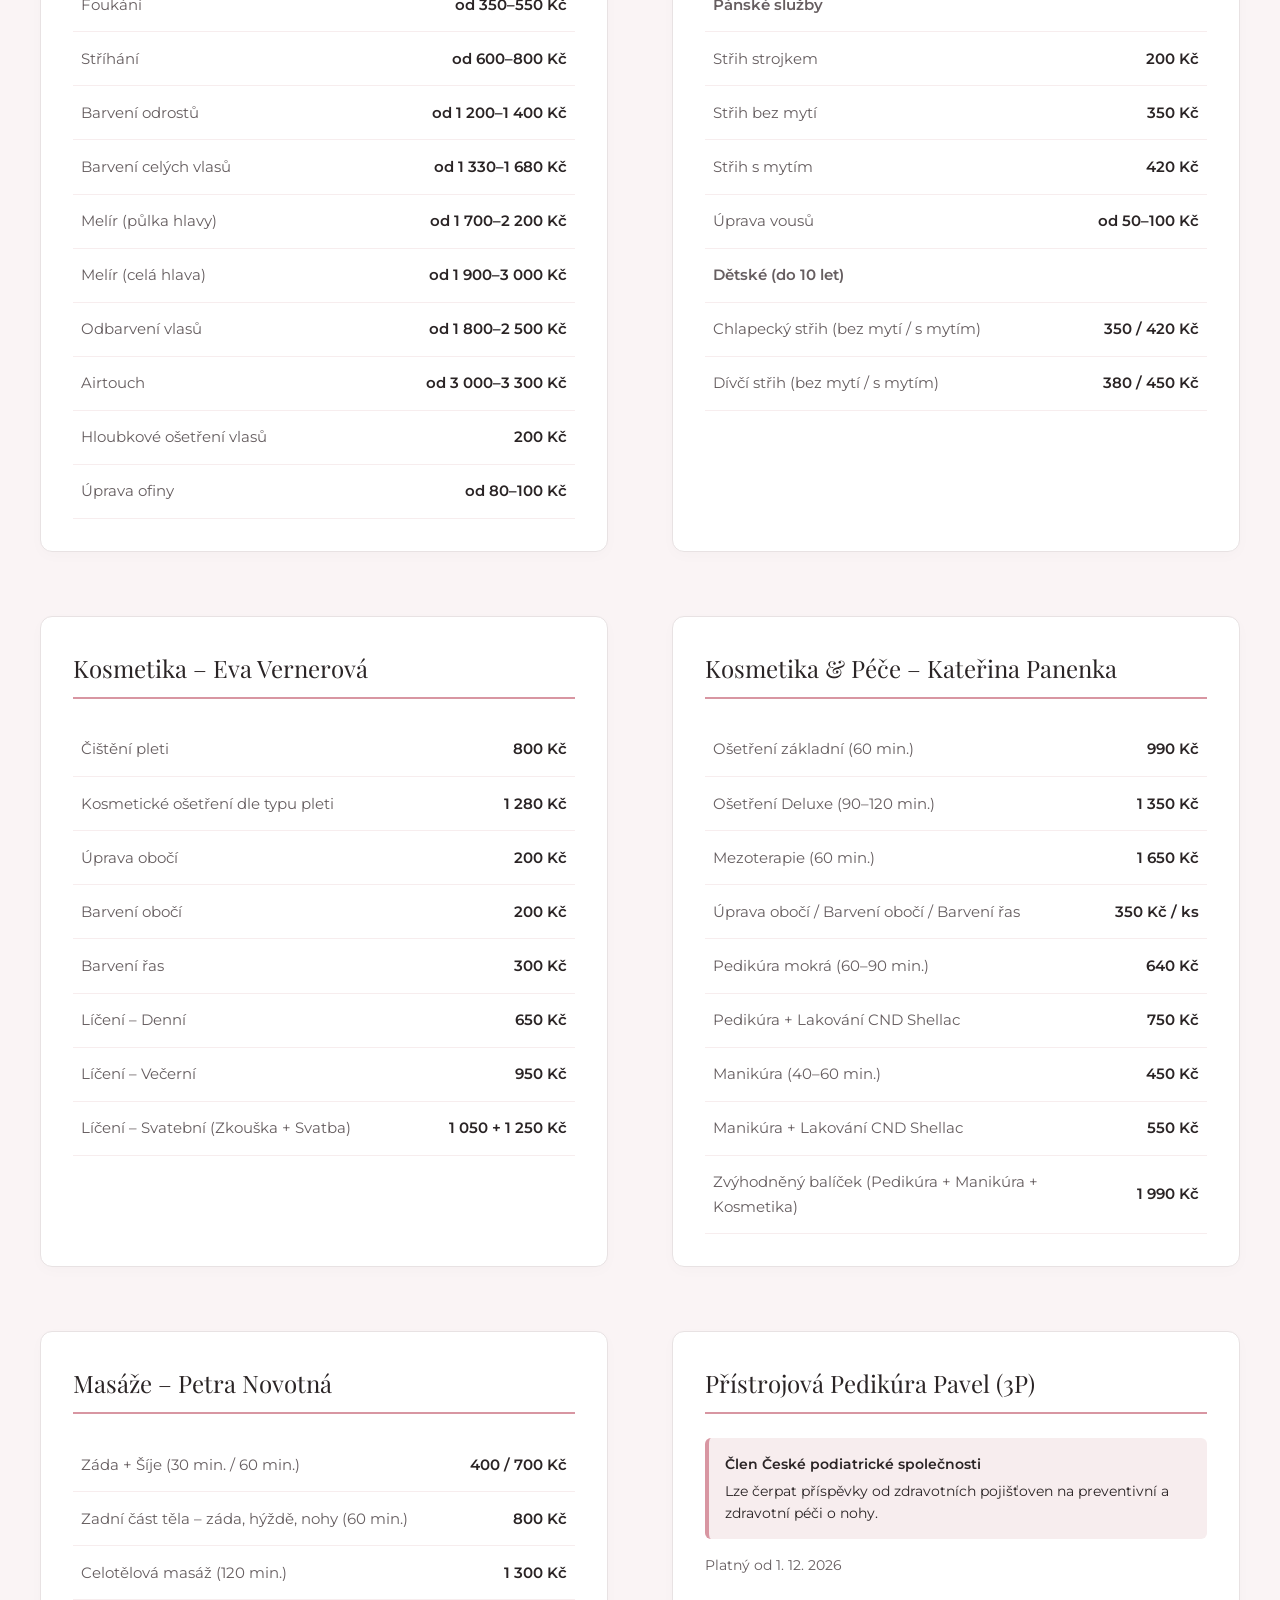
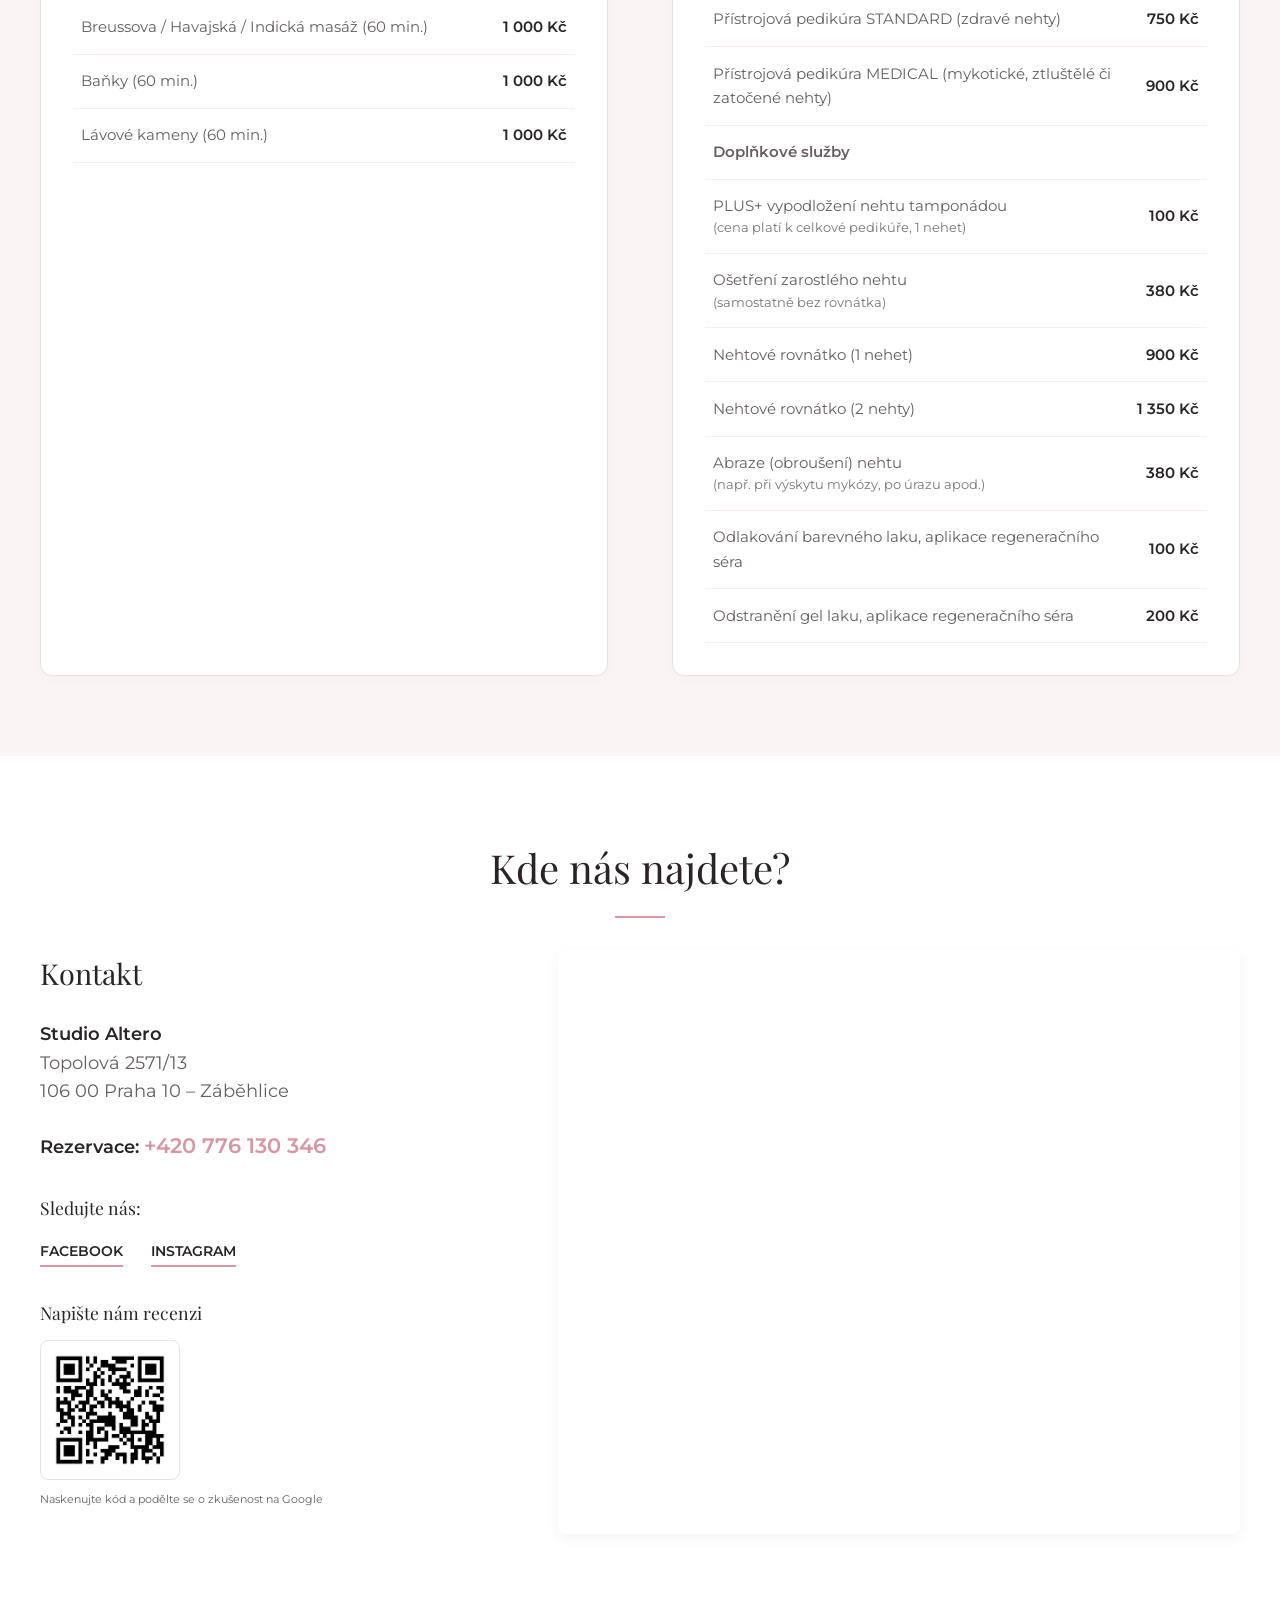
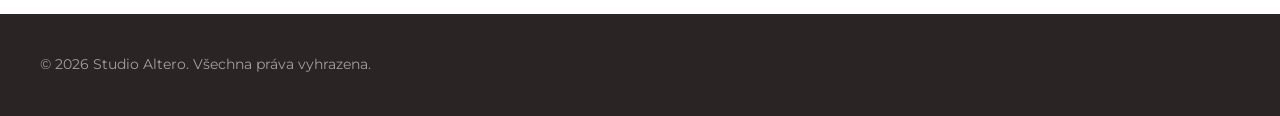
==== commit 2f6f6029: "Online reservation added for a team member." ====
--- a/kadernictvi.html
+++ b/kadernictvi.html
@@ -130,6 +130,13 @@
           <p>
             [Popis zkušeností, zaměření a specializace...]
           </p>
+
+          <div class="card-actions">
+            <a href="https://noona.app/cs/studioaltero?utm_source=ig&utm_medium=social&utm_content=link_in_bio&fbclid=PAZXh0bgNhZW0CMTEAcGRvZgJmZGlkFlEQ6Q0IpP35ZWXWPesDX_0a_TPIn7BzcnRjBmFwcF9pZA8xMjQwMjQ1NzQyODc0MTQAAadG488TmgxJArM8XYRiNO-u7UHEmlmbUxjkC8cafFJAg6vuFmm4ZKQ4Cq-7TQ_aem_K7Oe4vekMvGzy3HPkkjeMw"
+              target="_blank" rel="noopener" class="btn-primary btn-small">
+              Online rezervace
+            </a>
+          </div>
         </div>
 
         <div class="team-card">
@@ -156,7 +163,7 @@
           <h3>Pavel</h3>
           <span class="role">Přístrojová pedikúra & Orthonyxie</span>
           <p>
-            Registrovaný poskytovatel služeb České podiatrické společnosti 
+            Registrovaný poskytovatel služeb České podiatrické společnosti
           </p>
 
           <div class="team-badges">
@@ -165,7 +172,8 @@
           </div>
 
           <div class="card-actions">
-            <a href="https://hihello.com/p/3afd6e65-dee8-47e3-aade-16e953c222d1" target="_blank" rel="noopener" class="vizitka-link">
+            <a href="https://hihello.com/p/3afd6e65-dee8-47e3-aade-16e953c222d1" target="_blank" rel="noopener"
+              class="vizitka-link">
               🎴 Online vizitka
             </a>
             <a href="#cenik-pavel" class="btn-secondary btn-small">Zobrazit ceník</a>
@@ -405,7 +413,7 @@
         <!-- Přístrojová Pedikúra – PAVEL -->
         <div class="price-category" id="cenik-pavel">
           <h3>Přístrojová Pedikúra Pavel (3P)</h3>
-          
+
           <div class="insurance-info-box">
             <div class="info-item">
               <strong>Člen České podiatrické společnosti</strong>
@@ -416,7 +424,7 @@
           </div>
 
           <p style="margin-bottom: 1rem; font-size: 0.85rem; color: var(--color-gray-medium);">Platný od 1. 12. 2026</p>
-          
+
           <table>
             <tr>
               <td>Přístrojová pedikúra STANDARD (zdravé nehty)</td>
@@ -430,11 +438,13 @@
               <td colspan="2"><strong>Doplňkové služby</strong></td>
             </tr>
             <tr>
-              <td>PLUS+ vypodložení nehtu tamponádou <small style="display:block; color:#777;">(cena platí k celkové pedikúře, 1 nehet)</small></td>
+              <td>PLUS+ vypodložení nehtu tamponádou <small style="display:block; color:#777;">(cena platí k celkové
+                  pedikúře, 1 nehet)</small></td>
               <td class="price">100 Kč</td>
             </tr>
             <tr>
-              <td>Ošetření zarostlého nehtu <small style="display:block; color:#777;">(samostatně bez rovnátka)</small></td>
+              <td>Ošetření zarostlého nehtu <small style="display:block; color:#777;">(samostatně bez rovnátka)</small>
+              </td>
               <td class="price">380 Kč</td>
             </tr>
             <tr>
@@ -446,7 +456,8 @@
               <td class="price">1 350 Kč</td>
             </tr>
             <tr>
-              <td>Abraze (obroušení) nehtu <small style="display:block; color:#777;">(např. při výskytu mykózy, po úrazu apod.)</small></td>
+              <td>Abraze (obroušení) nehtu <small style="display:block; color:#777;">(např. při výskytu mykózy, po úrazu
+                  apod.)</small></td>
               <td class="price">380 Kč</td>
             </tr>
             <tr>
--- a/css/sections.css
+++ b/css/sections.css
@@ -1,3 +1,6 @@
+/* ==========================================
+   1. HERO SEKCE
+   ========================================== */
 #hero {
     display: grid;
     grid-template-columns: 1fr 1fr;
@@ -33,6 +36,9 @@
     object-fit: cover;
 }
 
+/* ==========================================
+   2. O NÁS SEKCE & OTEVÍRACÍ DOBA
+   ========================================== */
 #o-nas {
     background-color: var(--color-white);
 }
@@ -51,7 +57,7 @@
 }
 
 .opening-hours {
-    background-color: var(--color-pink-light);
+    background-color: var(--color-bg-subtle);
     padding: 2.5rem;
     border-radius: 8px;
     border-left: 4px solid var(--color-pink-primary);
@@ -79,6 +85,9 @@
     font-style: italic;
 }
 
+/* ==========================================
+   3. NÁŠ TÝM (Sjednocené a čisté rozvržení)
+   ========================================== */
 #tym {
     background-color: var(--color-bg-light);
 }
@@ -86,7 +95,7 @@
 .team-container {
     display: flex;
     justify-content: center;
-    gap: 3rem;
+    gap: 2.5rem;
     flex-wrap: wrap;
     max-width: var(--max-width);
     margin: 0 auto;
@@ -94,13 +103,16 @@
 
 .team-card {
     background-color: var(--color-white);
-    max-width: 350px;
+    width: 320px;
     border-radius: 8px;
     overflow: hidden;
     box-shadow: 0 4px 15px rgba(0, 0, 0, 0.03);
     text-align: center;
-    padding-bottom: 2rem;
+    padding-bottom: 1.8rem;
     transition: var(--transition-fast);
+    display: flex;
+    flex-direction: column;
+    border: 1px solid var(--color-gray-light);
 }
 
 .team-card:hover {
@@ -110,14 +122,15 @@
 
 .team-card img {
     width: 100%;
-    height: 350px;
+    height: 320px;
     object-fit: cover;
-    margin-bottom: 1.5rem;
+    margin-bottom: 1.2rem;
 }
 
 .team-card h3 {
-    font-size: 1.6rem;
+    font-size: 1.5rem;
     margin-bottom: 0.2rem;
+    padding: 0 1rem;
 }
 
 .team-card .role {
@@ -127,16 +140,127 @@
     color: var(--color-pink-primary);
     font-weight: 600;
     letter-spacing: 1px;
+    margin-bottom: 0.8rem;
+    padding: 0 1rem;
+}
+
+.team-card p {
+    padding: 0 1.2rem;
+    font-size: 0.92rem;
+    line-height: 1.5;
     margin-bottom: 1rem;
 }
 
-.team-card p {
-    padding: 0 1.5rem;
-    font-size: 0.95rem;
-}
-
+/* Odznáčky (badges) - automaticky posunuté dolů */
+.team-badges {
+    display: flex;
+    flex-direction: column;
+    gap: 0.4rem;
+    padding: 0 1rem;
+    margin-top: auto;
+    margin-bottom: 0.8rem;
+}
+
+.badge-membership,
+.badge-insurance {
+    font-size: 0.72rem;
+    font-weight: 600;
+    padding: 0.35rem 0.5rem;
+    border-radius: 12px;
+    display: inline-block;
+    text-align: center;
+}
+
+.badge-membership {
+    background-color: var(--color-bg-subtle, #f7edee);
+    color: var(--color-gray-dark, #2a2425);
+    border: 1px solid var(--color-gray-light, #e8e2e3);
+}
+
+.badge-insurance {
+    background-color: #e8f4fd;
+    color: #1e6091;
+    border: 1px solid #b6e0fe;
+}
+
+/* Tlačítka a akce karty - zarovnané na spodní okraj */
+.card-actions {
+    display: flex;
+    flex-direction: column;
+    align-items: center;
+    gap: 0.5rem;
+    padding: 0 1.2rem;
+    width: 100%;
+    margin-top: auto;
+}
+
+.team-badges + .card-actions {
+    margin-top: 0;
+}
+
+/* Samostatná tlačítka vložená přímo do karty (např. u Evy) */
+.team-card > .btn-small {
+    margin-top: auto;
+    align-self: center;
+}
+
+.vizitka-link {
+    font-size: 0.8rem;
+    font-weight: 600;
+    color: var(--color-gray-dark);
+    border-bottom: 1px dashed var(--color-pink-primary);
+    padding-bottom: 2px;
+    transition: var(--transition-fast);
+}
+
+.vizitka-link:hover {
+    color: var(--color-pink-primary);
+    border-bottom-style: solid;
+}
+
+/* ==========================================
+   4. GALERIE
+   ========================================== */
+#galerie {
+    background-color: var(--color-white);
+}
+
+.gallery-grid {
+    display: flex;
+    flex-wrap: wrap;
+    justify-content: center;
+    gap: 20px;
+    margin-bottom: 30px;
+}
+
+.gallery-item {
+    flex: 1 1 280px;
+    max-width: 350px;
+}
+
+.gallery-item img {
+    width: 100%;
+    height: auto;
+    display: block;
+    border-radius: 8px;
+    box-shadow: 0 4px 10px rgba(0, 0, 0, 0.05);
+    transition: transform 0.3s ease, box-shadow 0.3s ease;
+}
+
+.gallery-item img:hover {
+    transform: translateY(-5px);
+    box-shadow: 0 8px 20px rgba(0, 0, 0, 0.12);
+}
+
+.gallery-actions {
+    text-align: center;
+}
+
+/* ==========================================
+   5. CENÍK & KATEGORIE
+   ========================================== */
 #cenik {
-    background-color: var(--color-white);
+    background-color: var(--color-bg-light);
 }
 
 .pricelist-tables {
@@ -147,216 +271,6 @@
     margin: 0 auto;
 }
 
-.price-category h3 {
-    font-size: 1.8rem;
-    margin-bottom: 1.5rem;
-    border-bottom: 2px solid var(--color-gray-light);
-    padding-bottom: 0.5rem;
-}
-
-.price-category table {
-    width: 100%;
-    border-collapse: collapse;
-}
-
-.price-category table tr {
-    border-bottom: 1px dashed var(--color-gray-light);
-    display: table-row;
-}
-
-.price-category table td {
-    padding: 0.9rem 0.5rem;
-    font-size: 0.95rem;
-    vertical-align: middle;
-}
-
-.price-category table td.price {
-    text-align: right;
-    font-weight: 600;
-    color: var(--color-gray-dark);
-    white-space: nowrap;
-    padding-left: 1rem;
-}
-
-.price-category table tr:hover {
-    background-color: var(--color-bg-light);
-}
-
-#kontakt {
-    background-color: var(--color-bg-light);
-}
-
-.contact-grid {
-    display: grid;
-    grid-template-columns: 0.8fr 1.2fr;
-    gap: 4rem;
-    max-width: var(--max-width);
-    margin: 0 auto;
-}
-
-.contact-info h3 {
-    font-size: 1.8rem;
-    margin-bottom: 1.5rem;
-}
-
-.contact-info p {
-    margin-bottom: 1.5rem;
-    font-size: 1.1rem;
-}
-
-.contact-info strong {
-    color: var(--color-gray-dark);
-}
-
-.contact-info .phone a {
-    color: var(--color-pink-primary);
-    font-weight: 600;
-    font-size: 1.3rem;
-}
-
-.contact-info .phone a:hover {
-    color: var(--color-pink-hover);
-}
-
-.social-links h4 {
-    font-size: 1.1rem;
-    margin-top: 2rem;
-    margin-bottom: 1rem;
-}
-
-.social-links a {
-    display: inline-block;
-    margin-right: 1.5rem;
-    font-weight: 600;
-    text-transform: uppercase;
-    font-size: 0.9rem;
-    color: var(--color-gray-dark);
-    border-bottom: 2px solid var(--color-pink-primary);
-    padding-bottom: 2px;
-}
-
-.social-links a:hover {
-    color: var(--color-pink-primary);
-    border-color: var(--color-gray-dark);
-}
-
-/* Container pro mapu - nastavit pružnost na výšku */
-.contact-map {
-    border-radius: 8px;
-    overflow: hidden;
-    box-shadow: 0 4px 15px rgba(0, 0, 0, 0.05);
-    height: 100%;       /* Důležité: roztáhne container na celou výšku gridu */
-    min-height: 350px;  /* Pojistka pro mobilní zařízení */
-}
-
-/* Samotný iframe uvnitř containeru */
-.contact-map iframe {
-    width: 100%;
-    height: 100%;       /* Roztáhne iframe přesně podle containeru */
-    min-height: 350px;
-    border: 0;
-    display: block;
-}
-
-.gallery-grid {
-    display: flex;
-    flex-wrap: wrap;
-    justify-content: center;
-    gap: 20px;
-    margin-bottom: 30px;
-}
-
-.gallery-item {
-    flex: 1 1 280px;
-    max-width: 350px;
-}
-
-.gallery-item img {
-    width: 100%;
-    height: auto;
-    display: block;
-    border-radius: 8px;
-    box-shadow: 0 4px 10px rgba(0, 0, 0, 0.05);
-    transition: transform 0.3s ease, box-shadow 0.3s ease;
-}
-
-.gallery-item img:hover {
-    transform: translateY(-5px);
-    box-shadow: 0 8px 20px rgba(0, 0, 0, 0.12);
-}
-
-.gallery-actions {
-    text-align: center;
-}
-.review-qr {
-    margin-top: 2rem;
-    text-align: left;
-}
-
-.review-qr h4 {
-    font-size: 1.1rem;
-    margin-bottom: 0.8rem;
-}
-
-.review-qr .qr-code-img {
-    width: 140px;
-    height: 140px;
-    border: 1px solid var(--color-gray-light);
-    border-radius: 8px;
-    padding: 8px;
-    background-color: var(--color-white);
-}
-
-.review-qr p {
-    margin-top: 0.5rem;
-    font-size: 0.85rem;
-    color: var(--color-gray-medium);
-}
-/* Hero sekce – jemně růžové pozadí */
-#hero {
-    background-color: var(--color-bg-light);
-}
-
-/* O nás – čistě bílé pozadí pro kontrast */
-#o-nas {
-    background-color: var(--color-white);
-}
-
-/* Otevírací doba uvnitř O nás – výraznější pudrová karta */
-.opening-hours {
-    background-color: var(--color-bg-subtle);
-    border-left: 4px solid var(--color-pink-primary);
-}
-
-/* Náš tým – pudrově růžové pozadí s bílými kartami karet */
-#tym {
-    background-color: var(--color-bg-light);
-}
-
-.team-card {
-    background-color: var(--color-white);
-    border: 1px solid var(--color-gray-light);
-}
-
-/* Galerie – bílé pozadí */
-#galerie {
-    background-color: var(--color-white);
-}
-
-/* Ceník – pudrově růžové pozadí */
-#cenik {
-    background-color: var(--color-bg-light);
-}
-
-/* Kontakt – bílé pozadí */
-#kontakt {
-    background-color: var(--color-white);
-}
-section, 
-[id] {
-    scroll-margin-top: 90px; 
-}
-/* Karta ceníku / Kategorií */
 .price-category {
     background-color: var(--color-white);
     padding: 2rem;
@@ -370,7 +284,6 @@
     box-shadow: 0 8px 25px rgba(0, 0, 0, 0.06);
 }
 
-/* Nadpis kategorie ceníku */
 .price-category h3 {
     font-size: 1.5rem;
     margin-bottom: 1.5rem;
@@ -379,7 +292,6 @@
     color: var(--color-gray-dark);
 }
 
-/* Úprava tabulky ceníku */
 .price-category table {
     width: 100%;
     border-collapse: collapse;
@@ -407,27 +319,6 @@
     padding-left: 1rem;
 }
 
-/* Efekt zvýraznění pro konkrétní ceník (např. #cenik-eva při prokliku) */
-.price-category-special {
-    border: 2px solid var(--color-pink-primary);
-    position: relative;
-}
-
-.price-category-special::before {
-    content: 'Doporučujeme / Specializace';
-    position: absolute;
-    top: -12px;
-    right: 20px;
-    background-color: var(--color-pink-primary);
-    color: #fff;
-    font-size: 0.7rem;
-    font-weight: 600;
-    text-transform: uppercase;
-    padding: 2px 10px;
-    border-radius: 10px;
-    letter-spacing: 0.5px;
-}
-/* Styling pro info-box v ceníku */
 .insurance-info-box {
     background-color: var(--color-bg-subtle, #f7edee);
     border-left: 4px solid var(--color-pink-primary, #d896a2);
@@ -447,56 +338,130 @@
     margin-bottom: 0;
 }
 
-/* Badges (odznáčky) v kartě týmu */
-.team-badges {
-    display: flex;
-    flex-direction: column;
-    gap: 0.4rem;
-    padding: 0 1rem;
-    margin: 0.8rem 0;
-}
-
-.badge-membership,
-.badge-insurance {
-    font-size: 0.72rem;
-    font-weight: 600;
-    padding: 0.35rem 0.5rem;
-    border-radius: 12px;
+.price-category-special {
+    border: 2px solid var(--color-pink-primary);
+    position: relative;
+}
+
+.price-category-special::before {
+    content: 'Doporučujeme / Specializace';
+    position: absolute;
+    top: -12px;
+    right: 20px;
+    background-color: var(--color-pink-primary);
+    color: #fff;
+    font-size: 0.7rem;
+    font-weight: 600;
+    text-transform: uppercase;
+    padding: 2px 10px;
+    border-radius: 10px;
+    letter-spacing: 0.5px;
+}
+
+/* ==========================================
+   6. KONTAKT & MAPA
+   ========================================== */
+#kontakt {
+    background-color: var(--color-white);
+}
+
+.contact-grid {
+    display: grid;
+    grid-template-columns: 0.8fr 1.2fr;
+    gap: 4rem;
+    max-width: var(--max-width);
+    margin: 0 auto;
+}
+
+.contact-info h3 {
+    font-size: 1.8rem;
+    margin-bottom: 1.5rem;
+}
+
+.contact-info p {
+    margin-bottom: 1.5rem;
+    font-size: 1.1rem;
+}
+
+.contact-info strong {
+    color: var(--color-gray-dark);
+}
+
+.contact-info .phone a {
+    color: var(--color-pink-primary);
+    font-weight: 600;
+    font-size: 1.3rem;
+}
+
+.contact-info .phone a:hover {
+    color: var(--color-pink-hover);
+}
+
+.social-links h4 {
+    font-size: 1.1rem;
+    margin-top: 2rem;
+    margin-bottom: 1rem;
+}
+
+.social-links a {
     display: inline-block;
-    text-align: center;
-}
-
-.badge-membership {
-    background-color: var(--color-bg-subtle, #f7edee);
-    color: var(--color-gray-dark, #2a2425);
-    border: 1px solid var(--color-gray-light, #e8e2e3);
-}
-
-.badge-insurance {
-    background-color: #e8f4fd;
-    color: #1e6091;
-    border: 1px solid #b6e0fe;
-}
-
-/* Tlačítka a akce na kartě týmu */
-.card-actions {
-    display: flex;
-    flex-direction: column;
-    align-items: center;
-    gap: 0.4rem;
-    margin-top: 0.8rem;
-}
-
-.vizitka-link {
-    font-size: 0.8rem;
-    font-weight: 600;
+    margin-right: 1.5rem;
+    font-weight: 600;
+    text-transform: uppercase;
+    font-size: 0.9rem;
     color: var(--color-gray-dark);
-    border-bottom: 1px dashed var(--color-pink-primary);
+    border-bottom: 2px solid var(--color-pink-primary);
     padding-bottom: 2px;
-    transition: var(--transition-fast);
-}
-
-.vizitka-link:hover {
+}
+
+.social-links a:hover {
     color: var(--color-pink-primary);
-    border-bottom-style: solid;
+    border-color: var(--color-gray-dark);
+}
+
+.contact-map {
+    border-radius: 8px;
+    overflow: hidden;
+    box-shadow: 0 4px 15px rgba(0, 0, 0, 0.05);
+    height: 100%;
+    min-height: 350px;
+}
+
+.contact-map iframe {
+    width: 100%;
+    height: 100%;
+    min-height: 350px;
+    border: 0;
+    display: block;
+}
+
+.review-qr {
+    margin-top: 2rem;
+    text-align: left;
+}
+
+.review-qr h4 {
+    font-size: 1.1rem;
+    margin-bottom: 0.8rem;
+}
+
+.review-qr .qr-code-img {
+    width: 140px;
+    height: 140px;
+    border: 1px solid var(--color-gray-light);
+    border-radius: 8px;
+    padding: 8px;
+    background-color: var(--color-white);
+}
+
+.review-qr p {
+    margin-top: 0.5rem;
+    font-size: 0.85rem;
+    color: var(--color-gray-medium);
+}
+
+/* Scroll osetreni pro fixni hlavicku */
+section, 
+[id] {
+    scroll-margin-top: 90px; 
 }
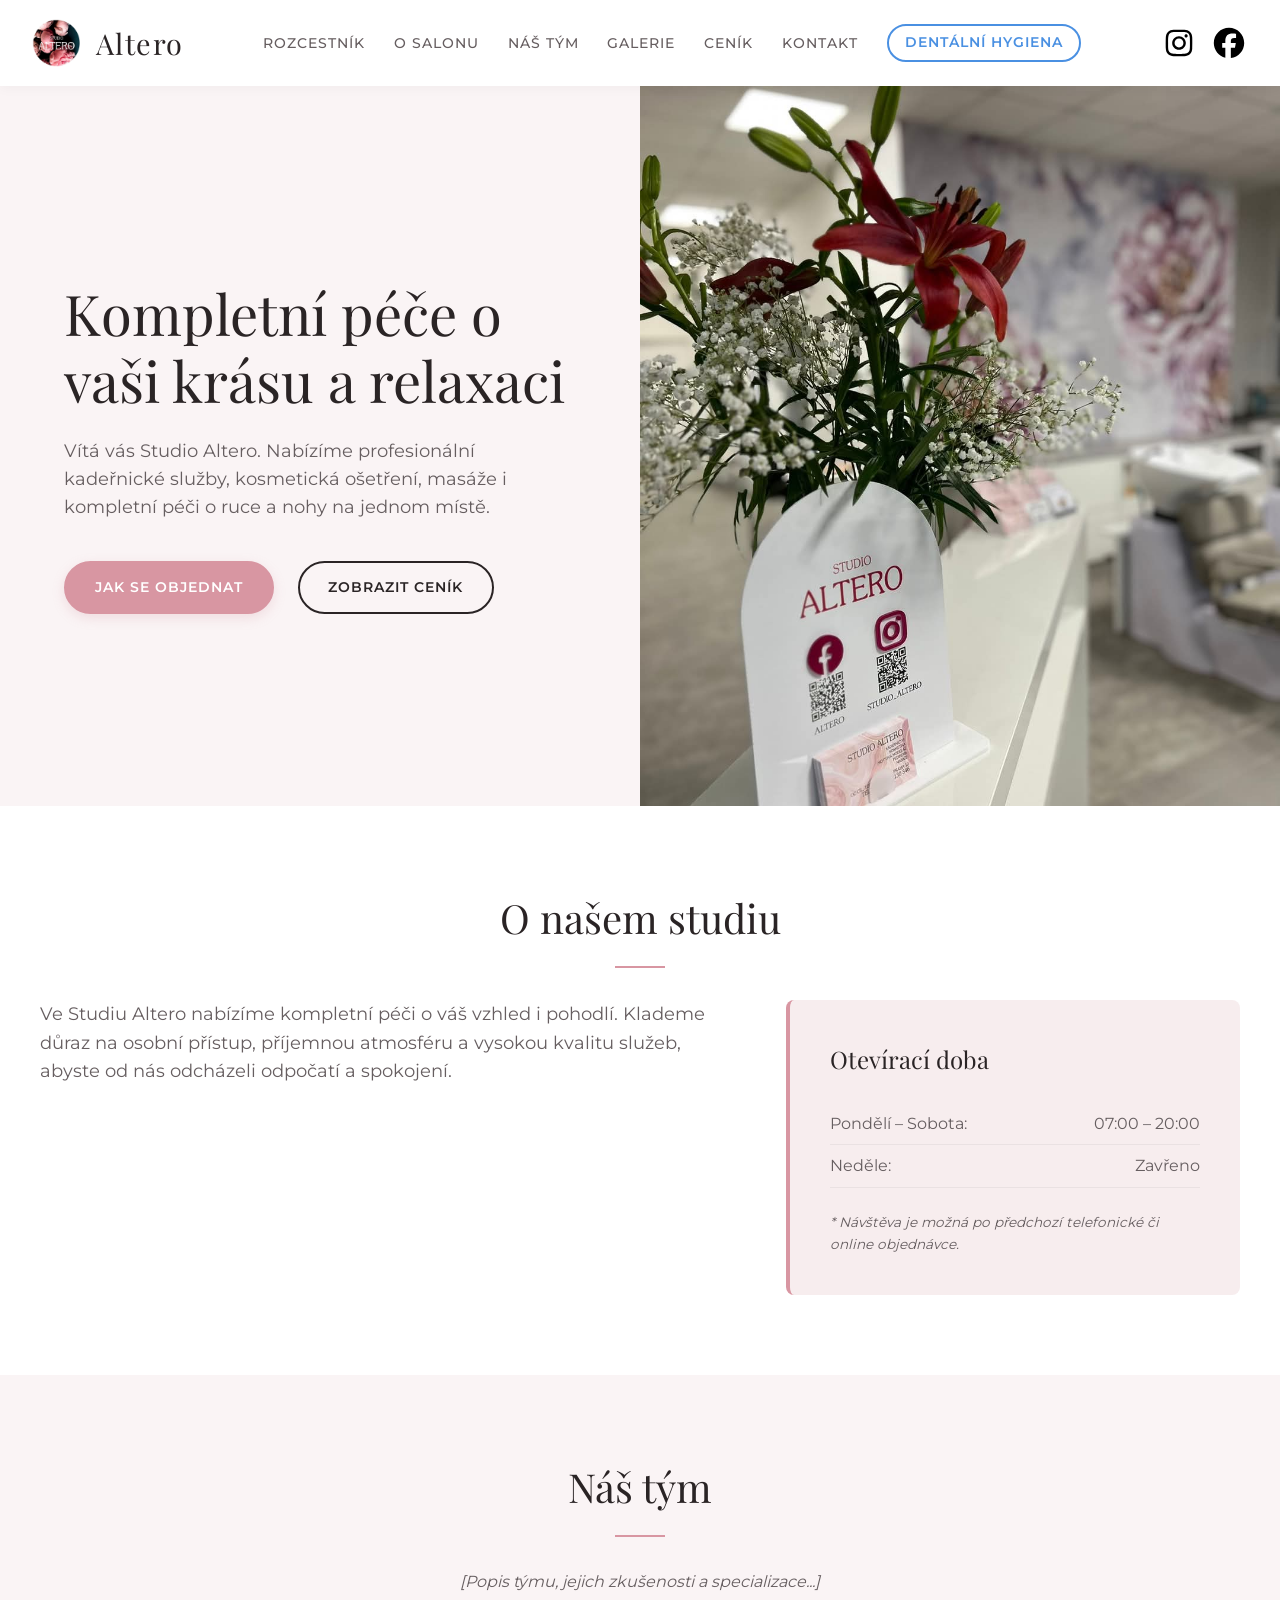
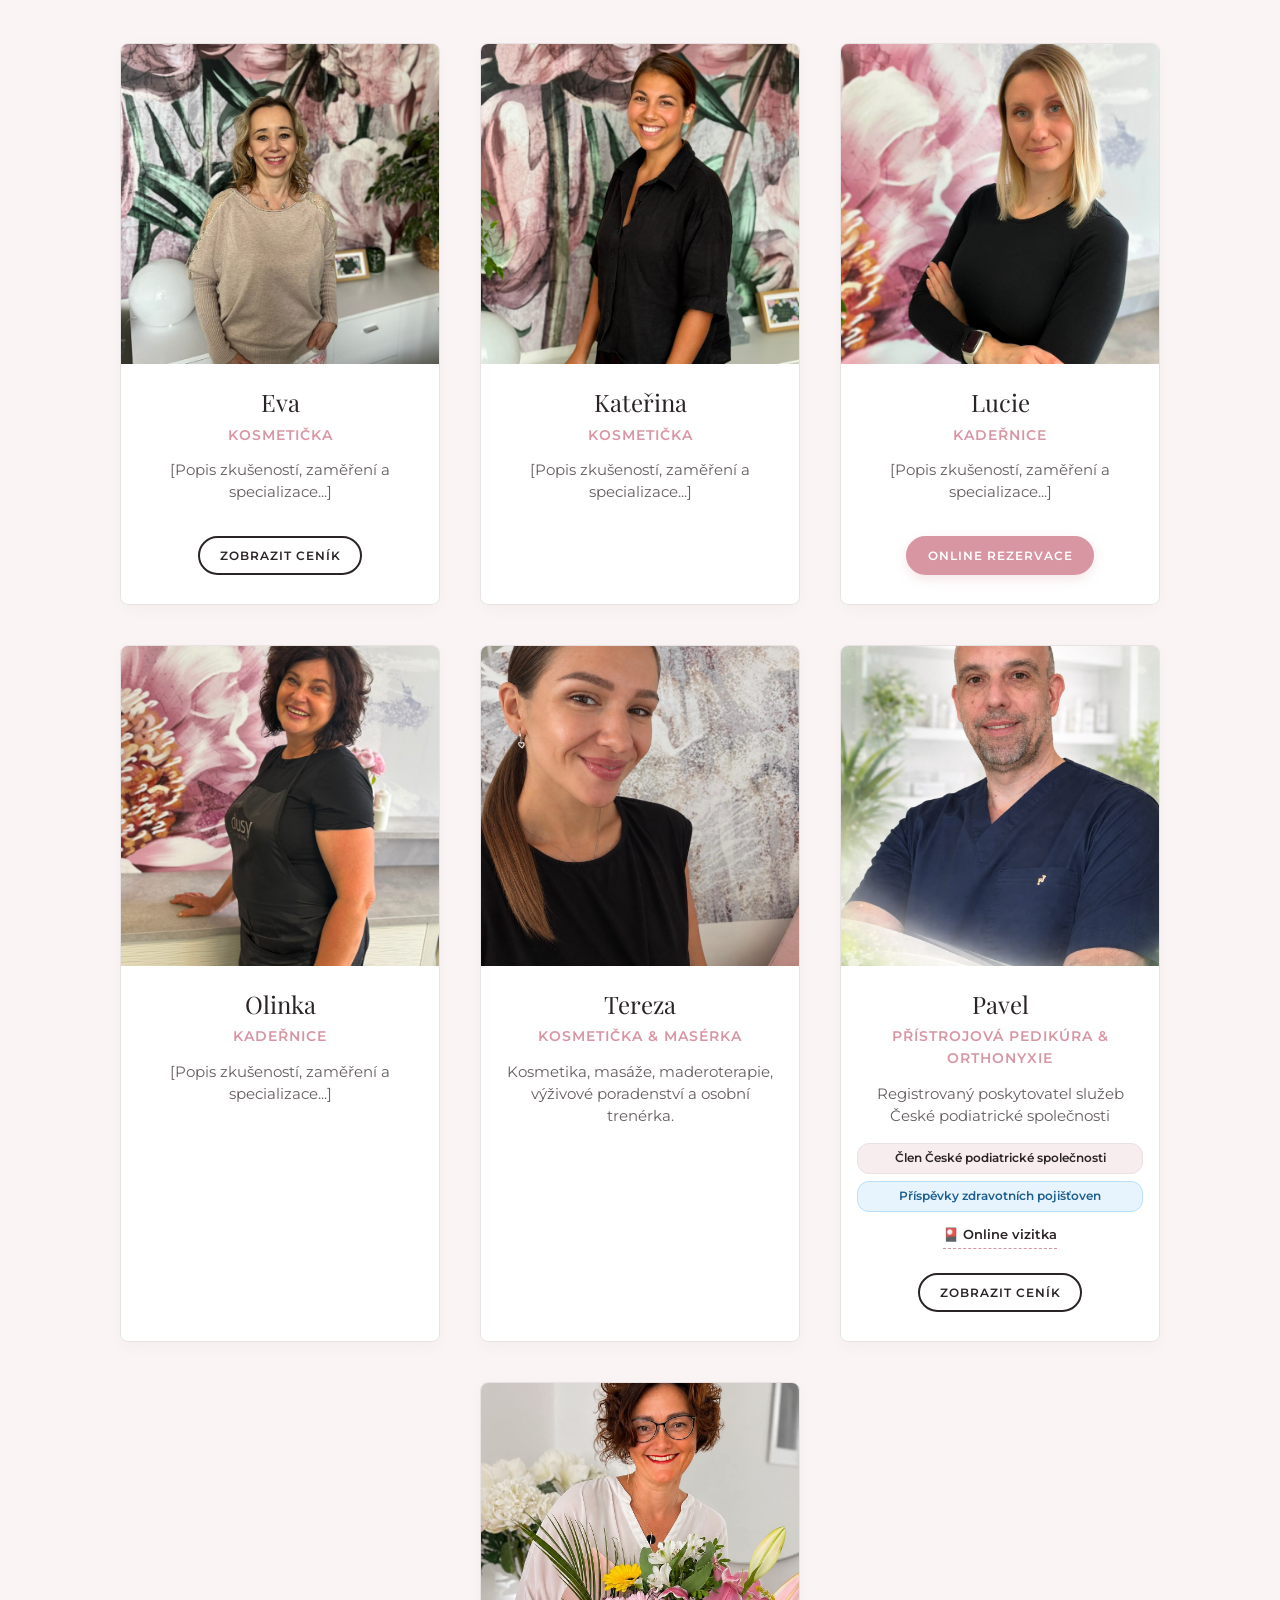
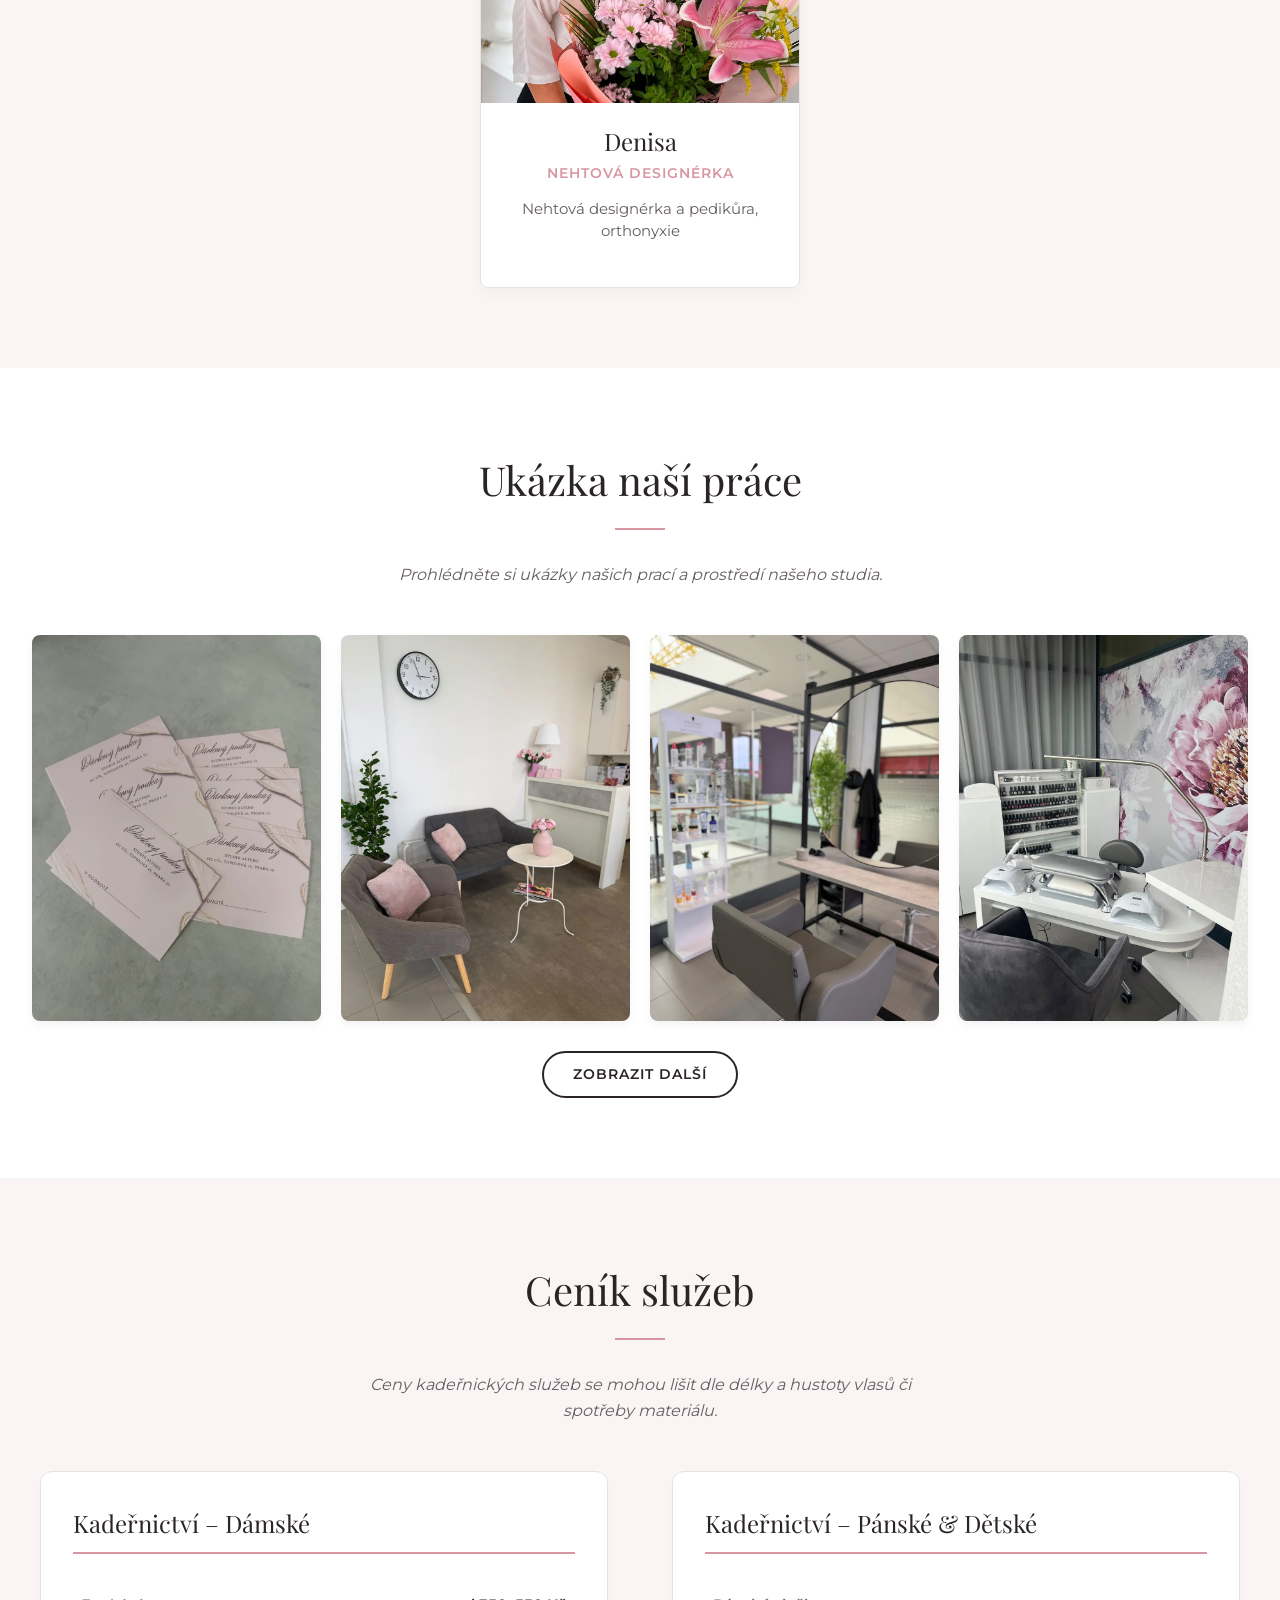
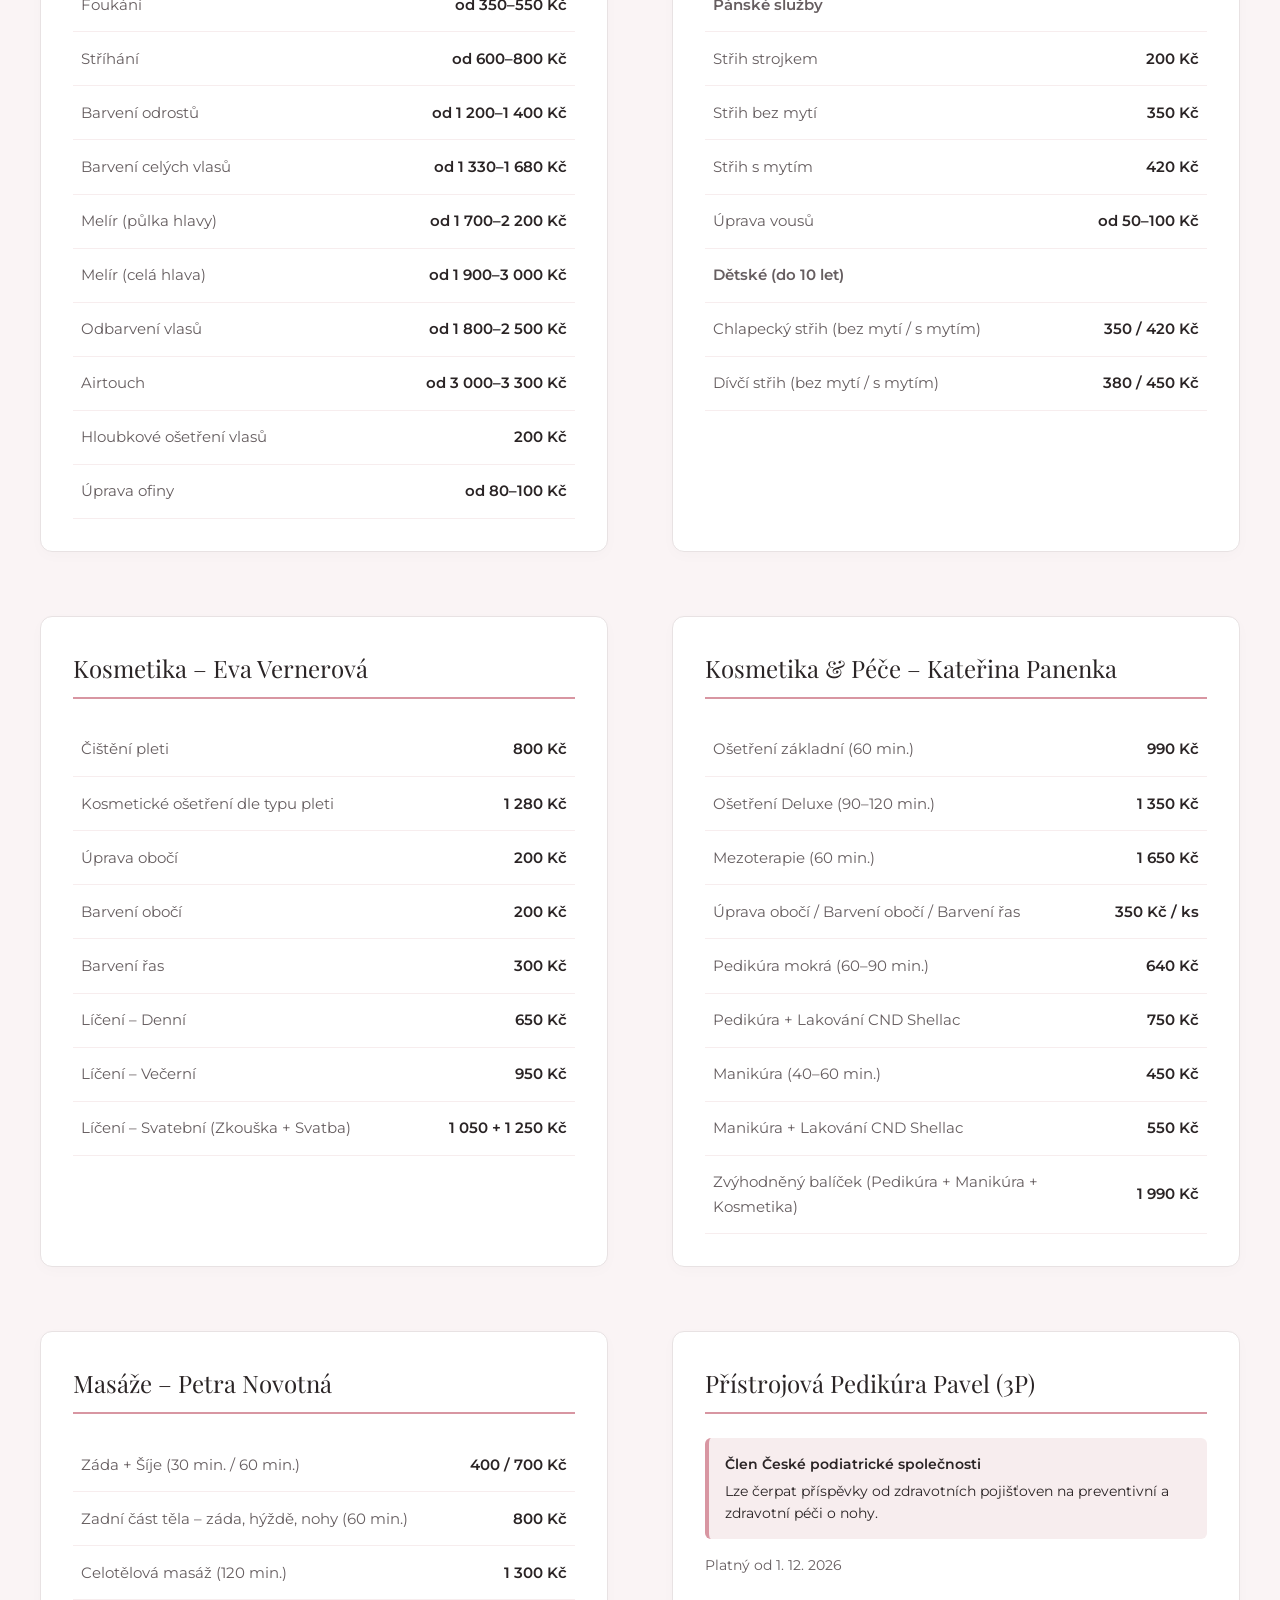
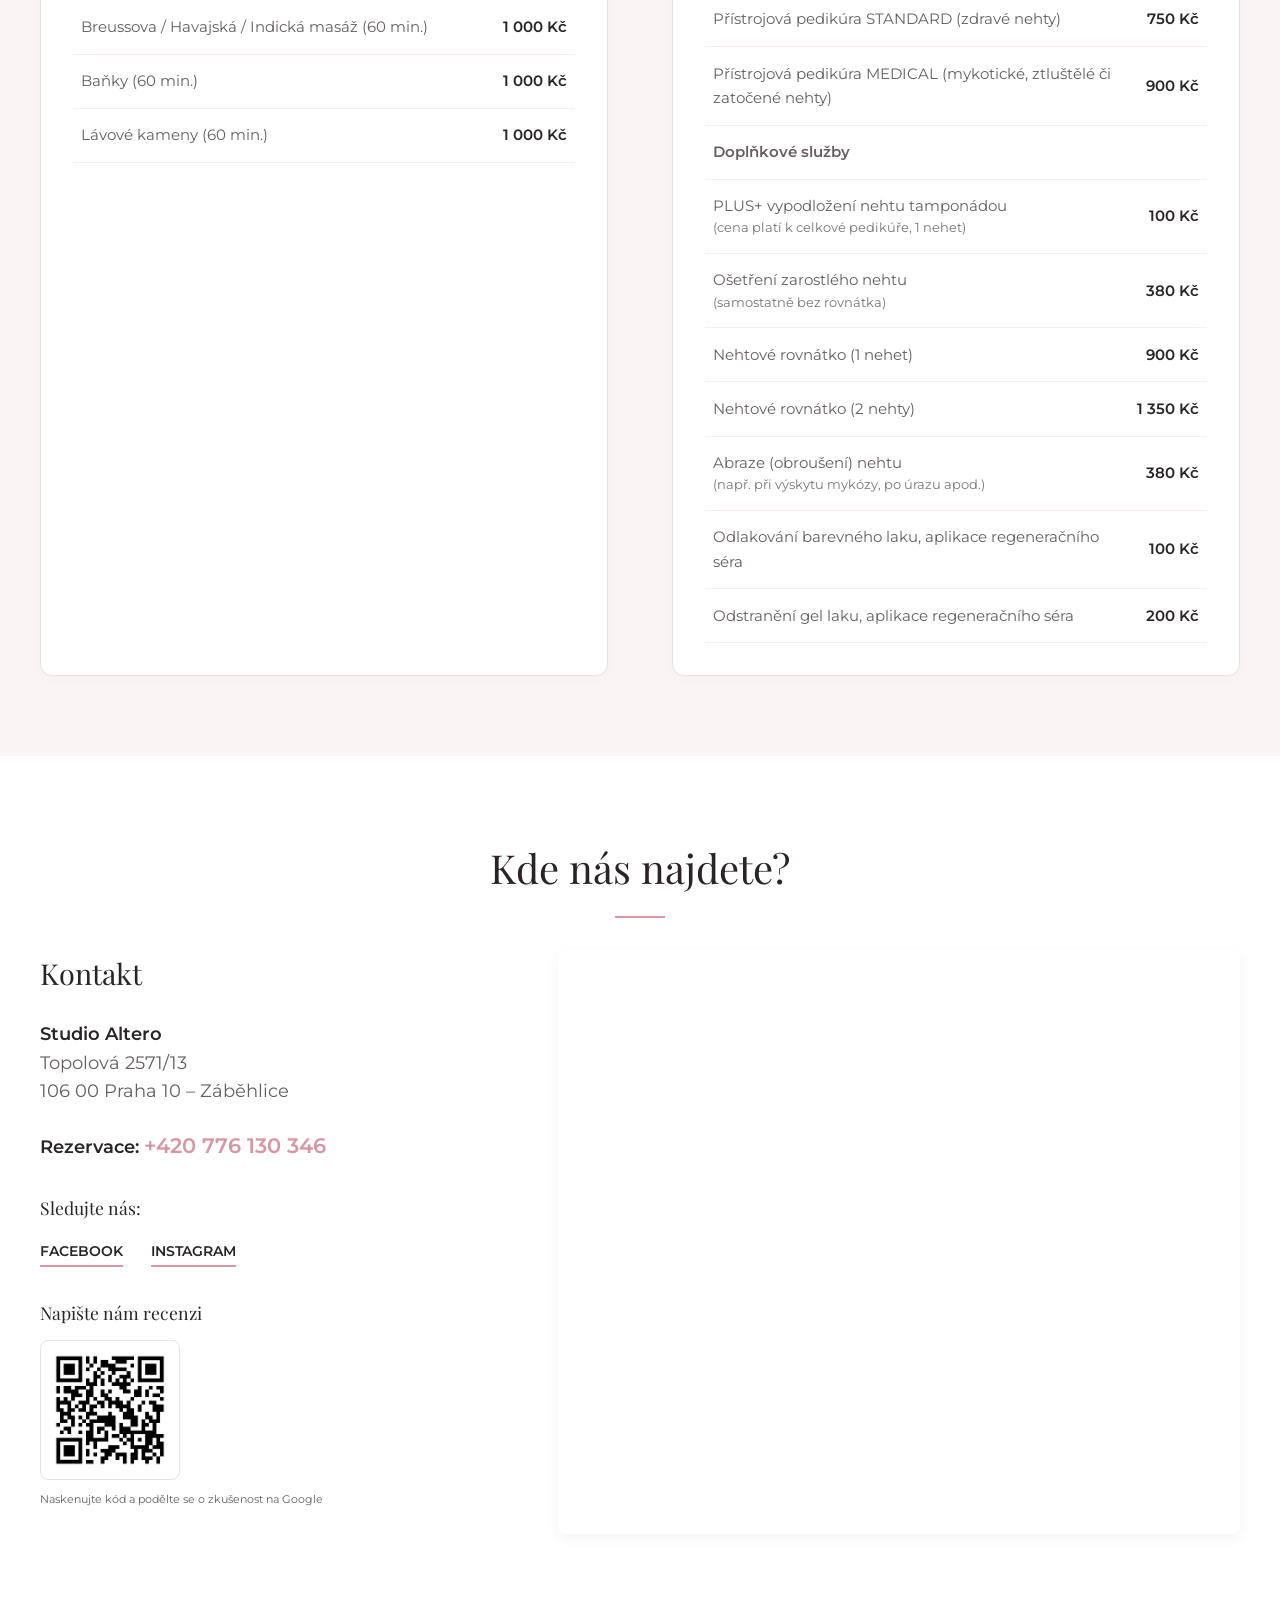
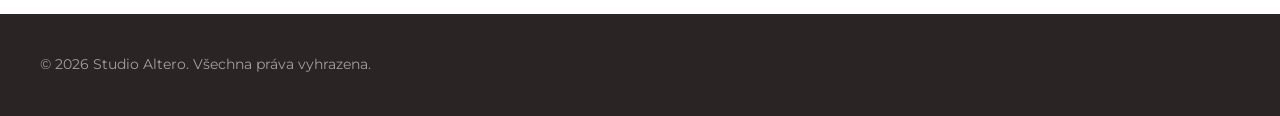
==== commit b8b1d967: "Salon photo changed" ====
--- a/kadernictvi.html
+++ b/kadernictvi.html
@@ -71,7 +71,7 @@
         </div>
       </div>
       <div class="hero-image">
-        <img src="assets/images/salon/placeholder.jpg" alt="Interiér Studia Altero" />
+        <img src="assets/images/salon/placeholder.jpeg" alt="Interiér Studia Altero" />
       </div>
     </section>
 
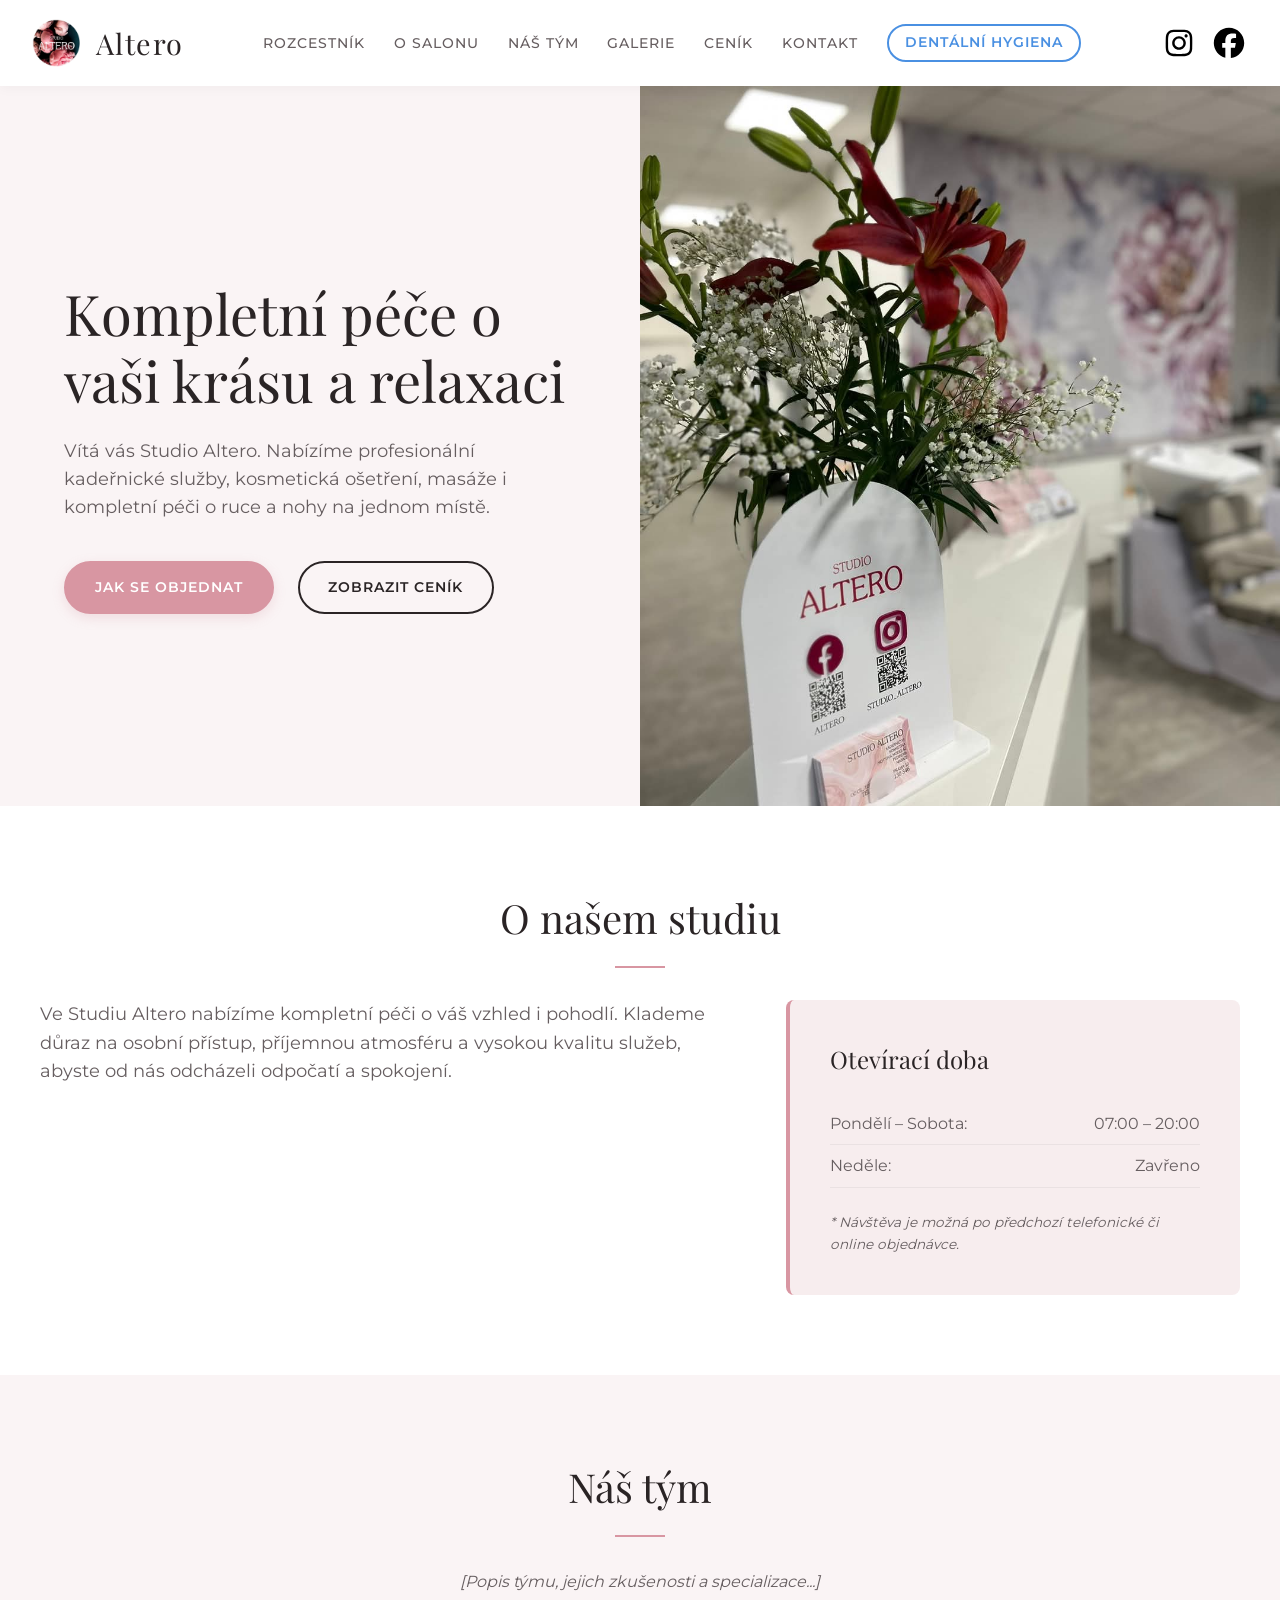
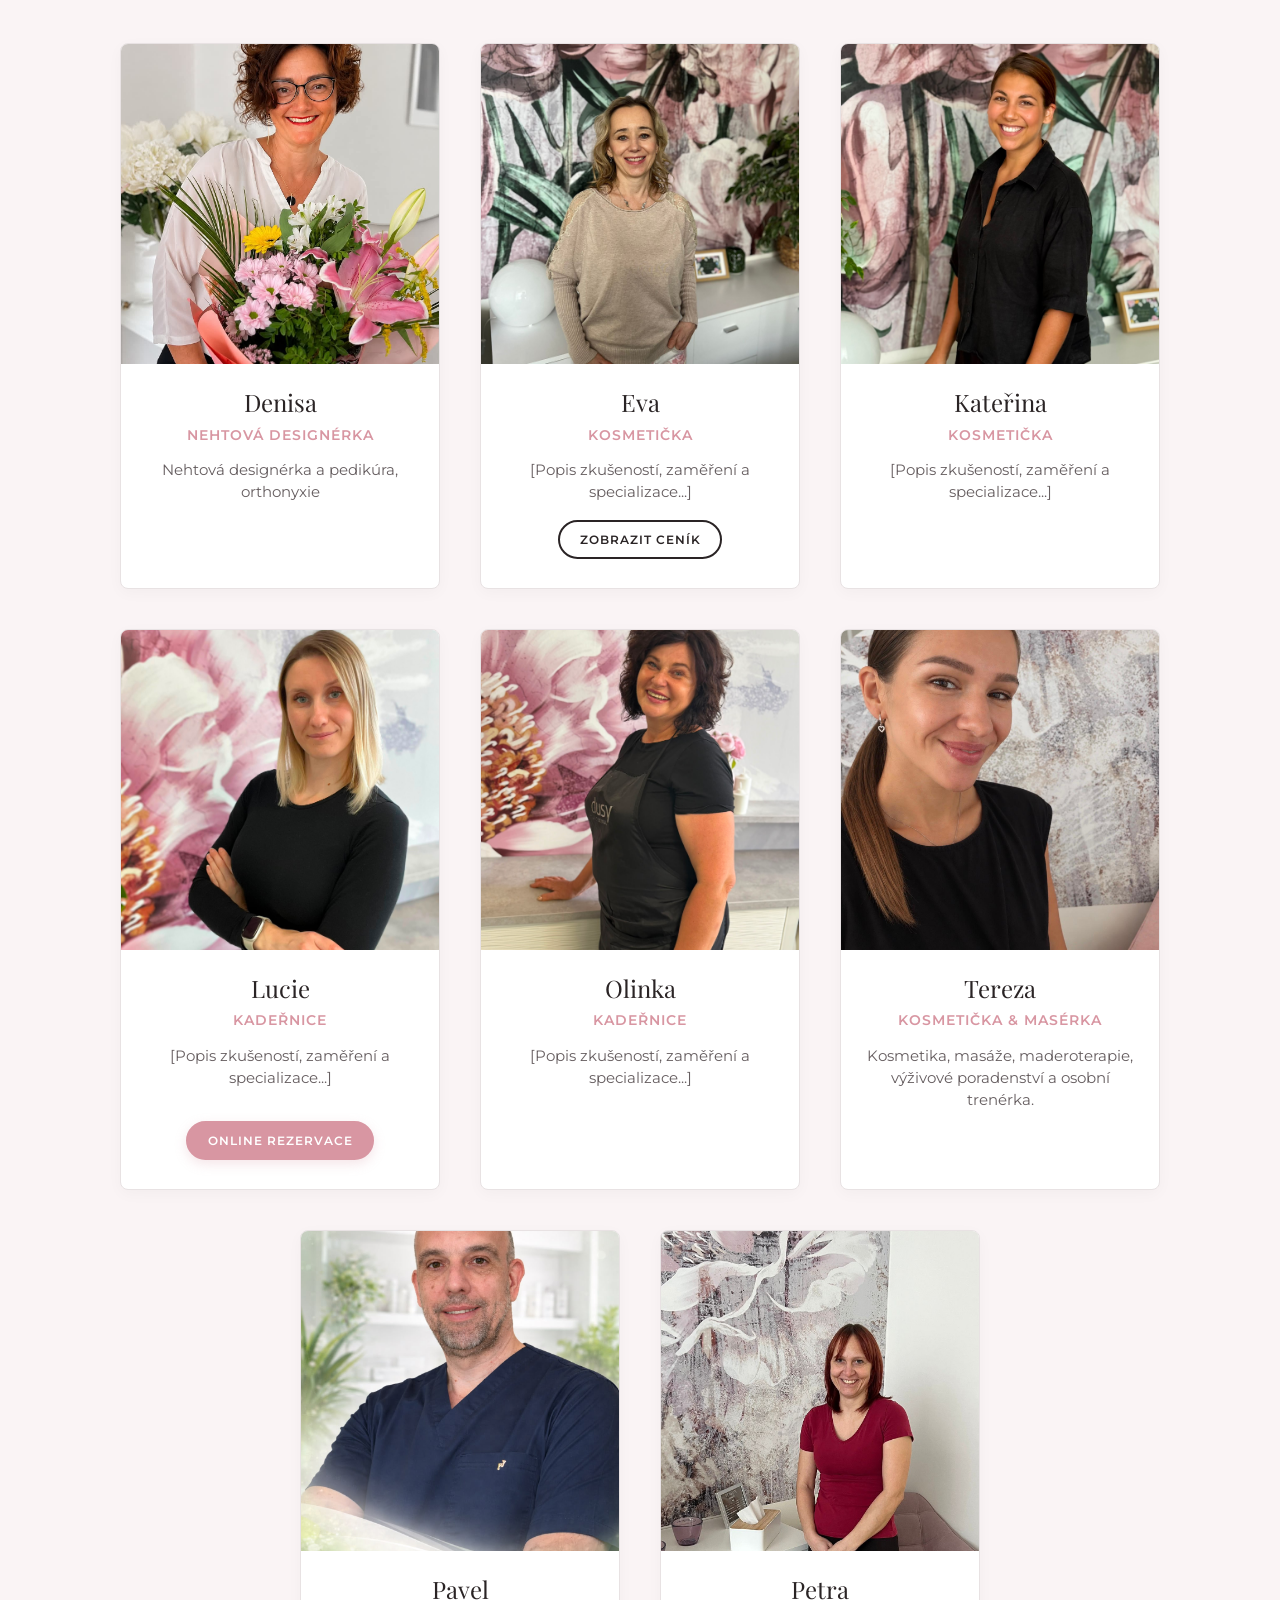
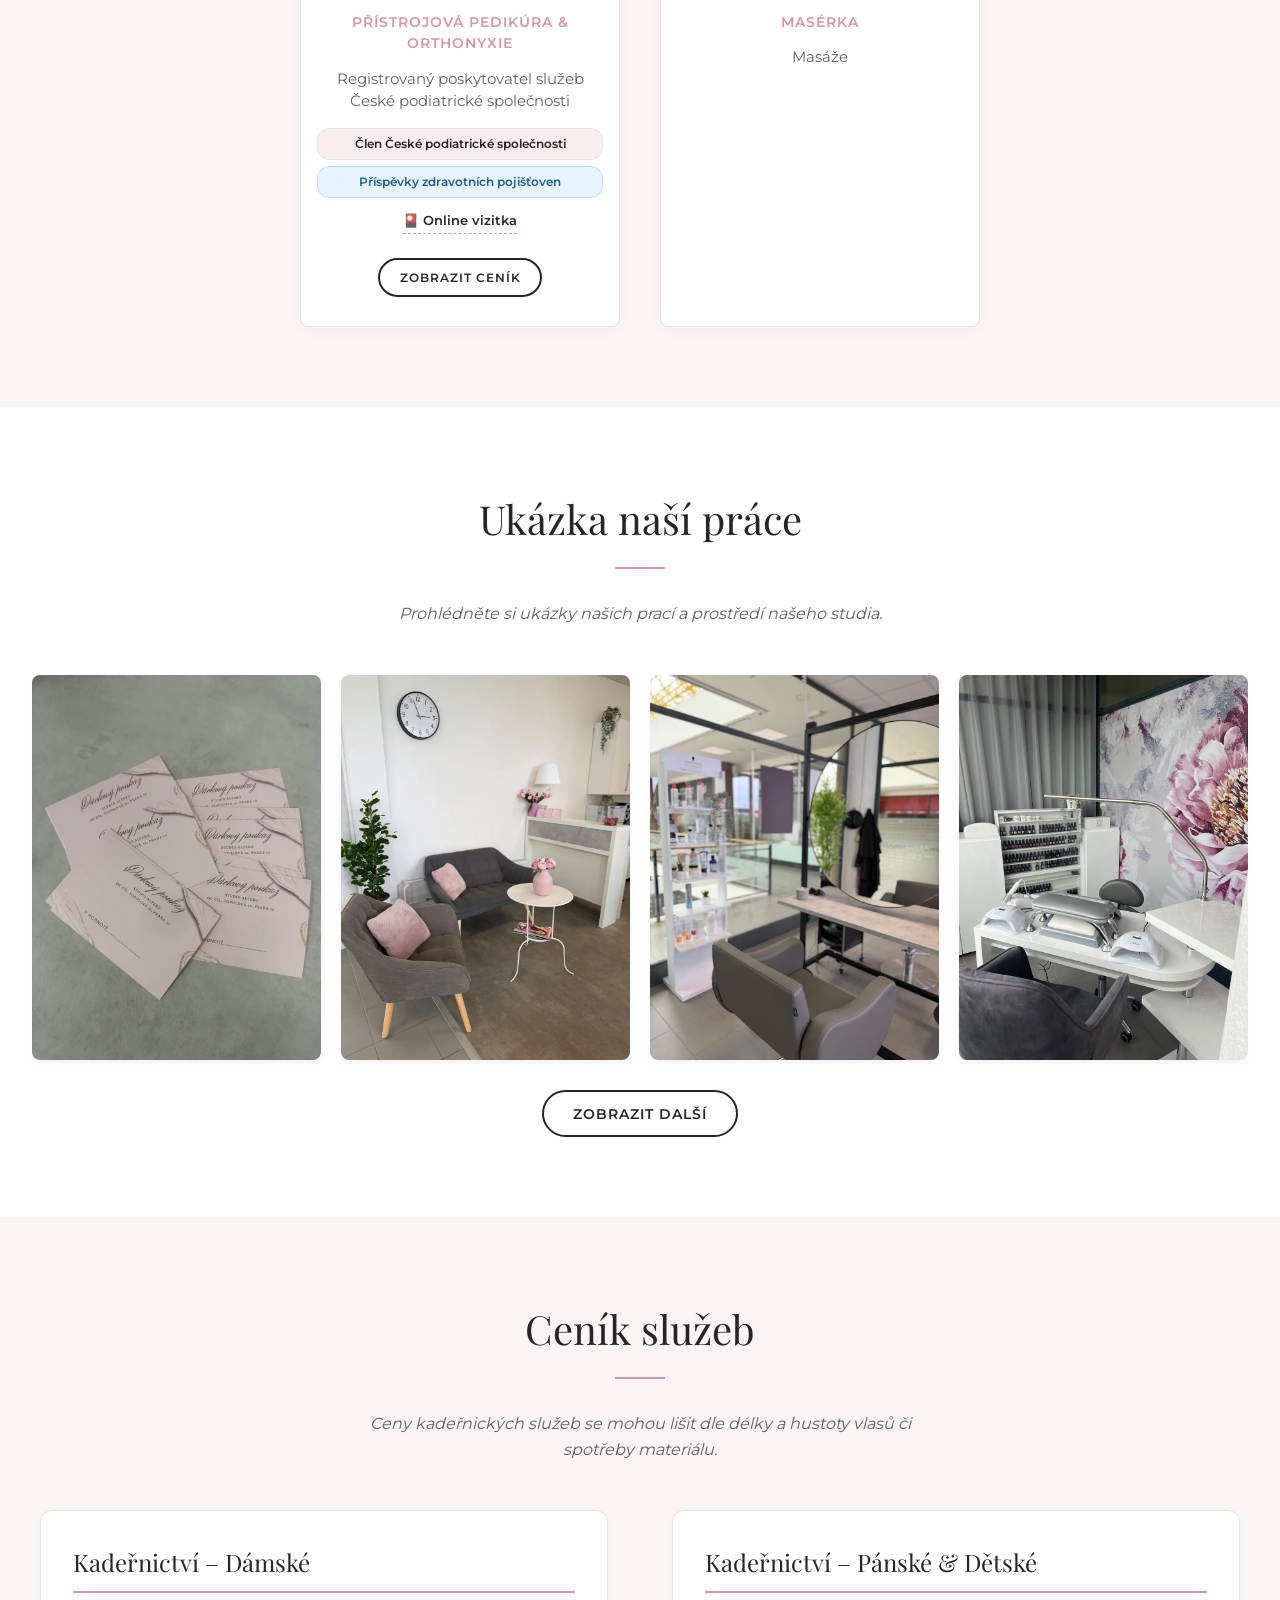
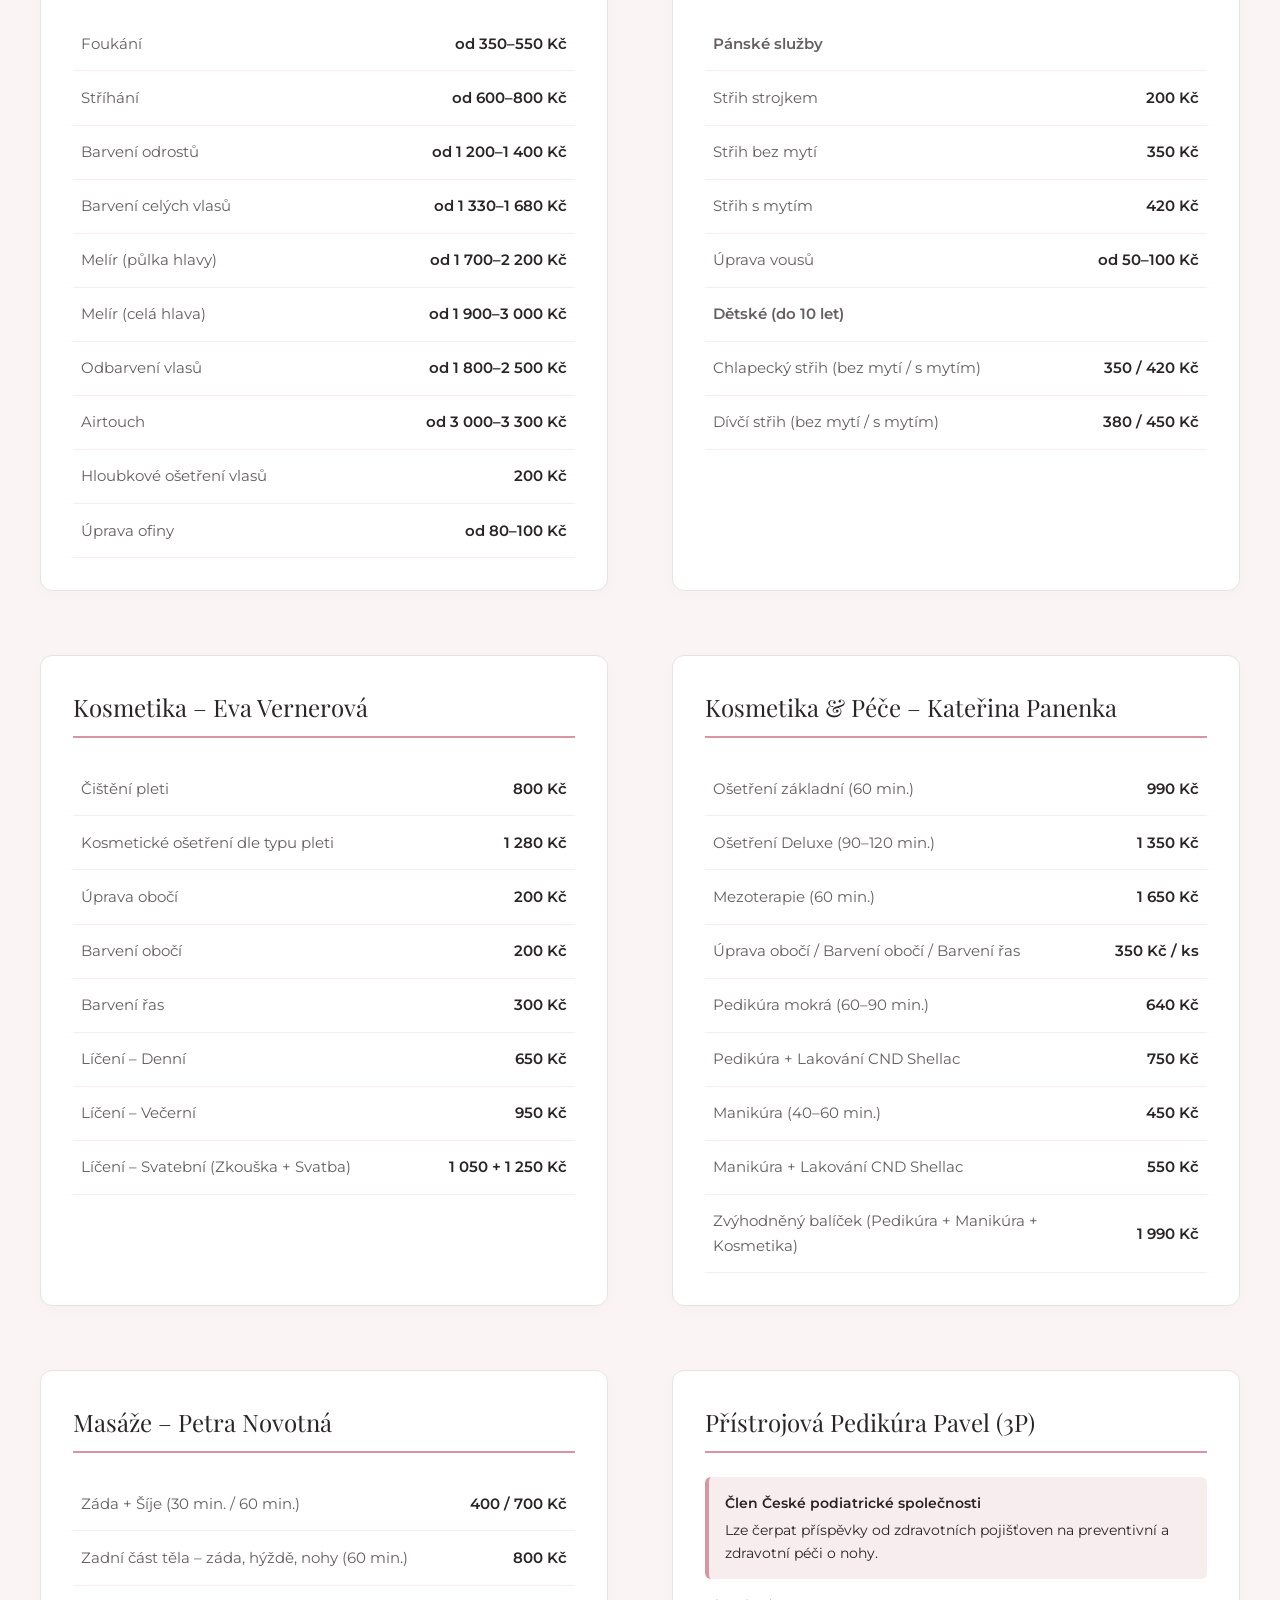
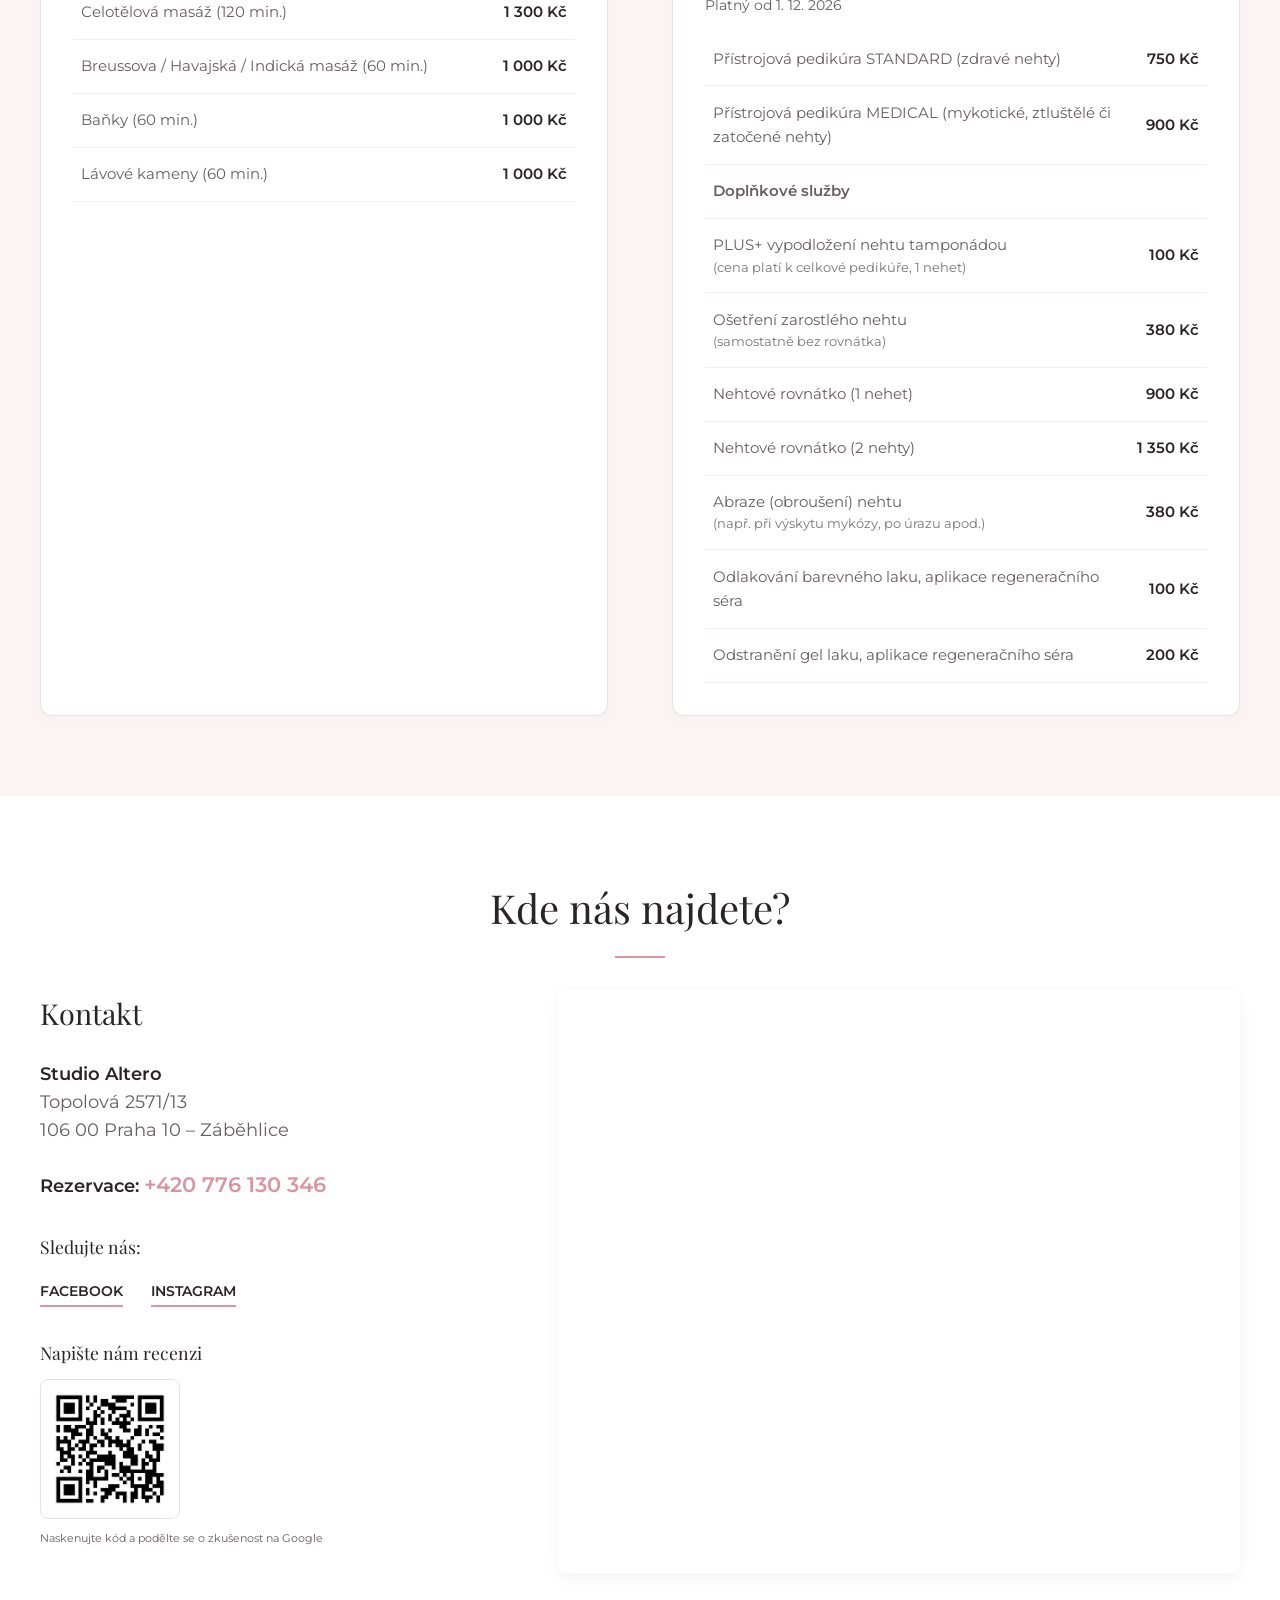
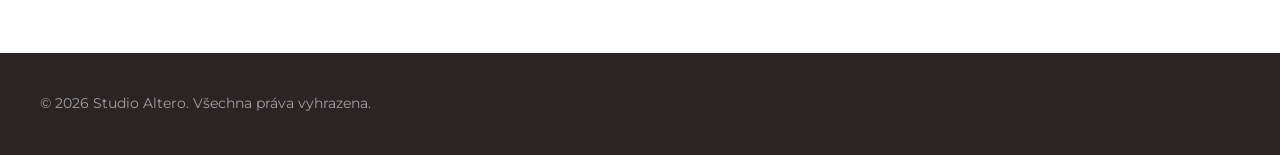
==== commit 748cc2f4: "Added team member" ====
--- a/kadernictvi.html
+++ b/kadernictvi.html
@@ -104,6 +104,15 @@
 
       <div class="team-container">
         <div class="team-card">
+          <img src="assets/images/tym/Denisa.jpeg" alt="Denisa - Nehtová designérka" />
+          <h3>Denisa</h3>
+          <span class="role">Nehtová designérka</span>
+          <p>
+            Nehtová designérka a pedikúra, orthonyxie
+          </p>
+        </div>
+
+        <div class="team-card">
           <img src="assets/images/tym/Eva.jpeg" alt="Eva Vernerová - kosmetička" />
           <h3>Eva</h3>
           <span class="role">Kosmetička</span>
@@ -180,13 +189,14 @@
           </div>
         </div>
         <div class="team-card">
-          <img src="assets/images/tym/Denisa.jpeg" alt="Denisa - Nehtová designérka" />
-          <h3>Denisa</h3>
-          <span class="role">Nehtová designérka</span>
-          <p>
-            Nehtová designérka a pedikůra, orthonyxie
-          </p>
-        </div>
+          <img src="assets/images/tym/Petra.jpeg" alt="Petra - masérka" />
+          <h3>Petra</h3>
+          <span class="role">Masérka</span>
+          <p>
+            Masáže
+          </p>
+        </div>
+        
       </div>
     </section>
 
